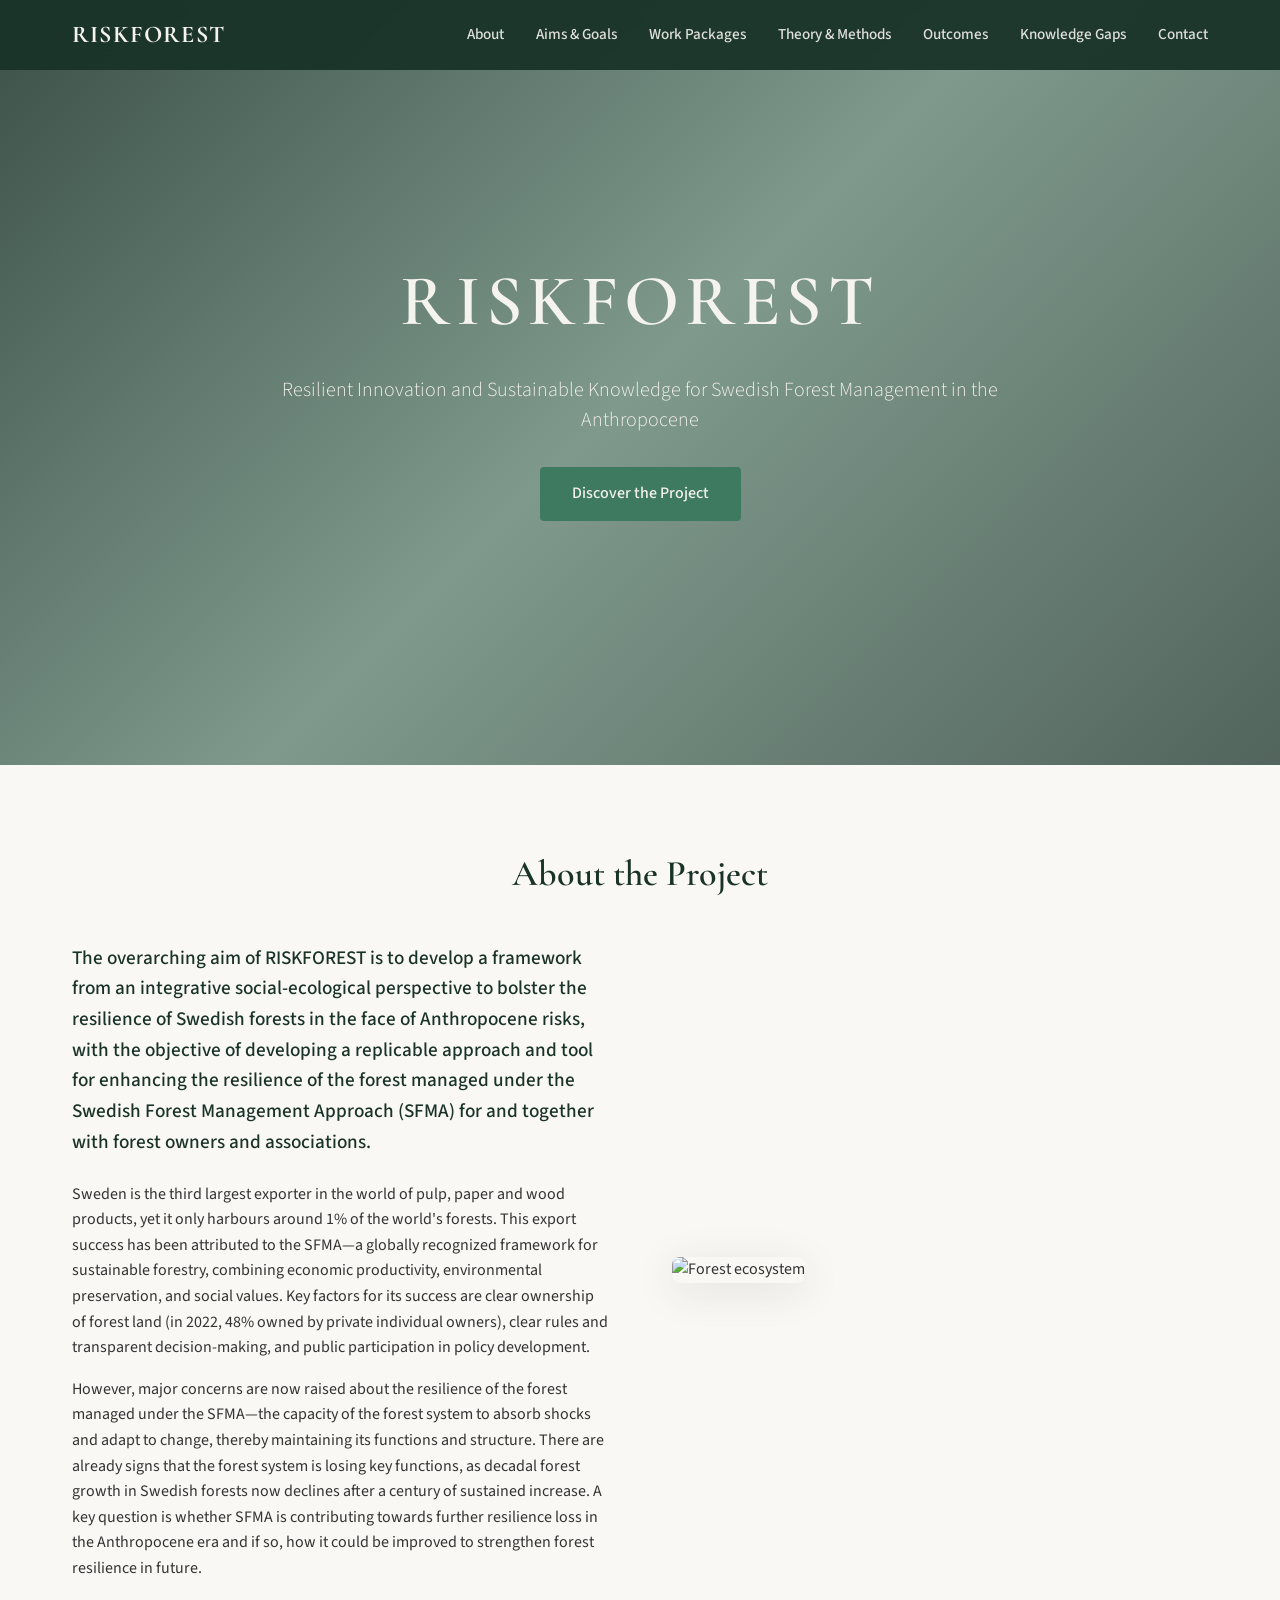
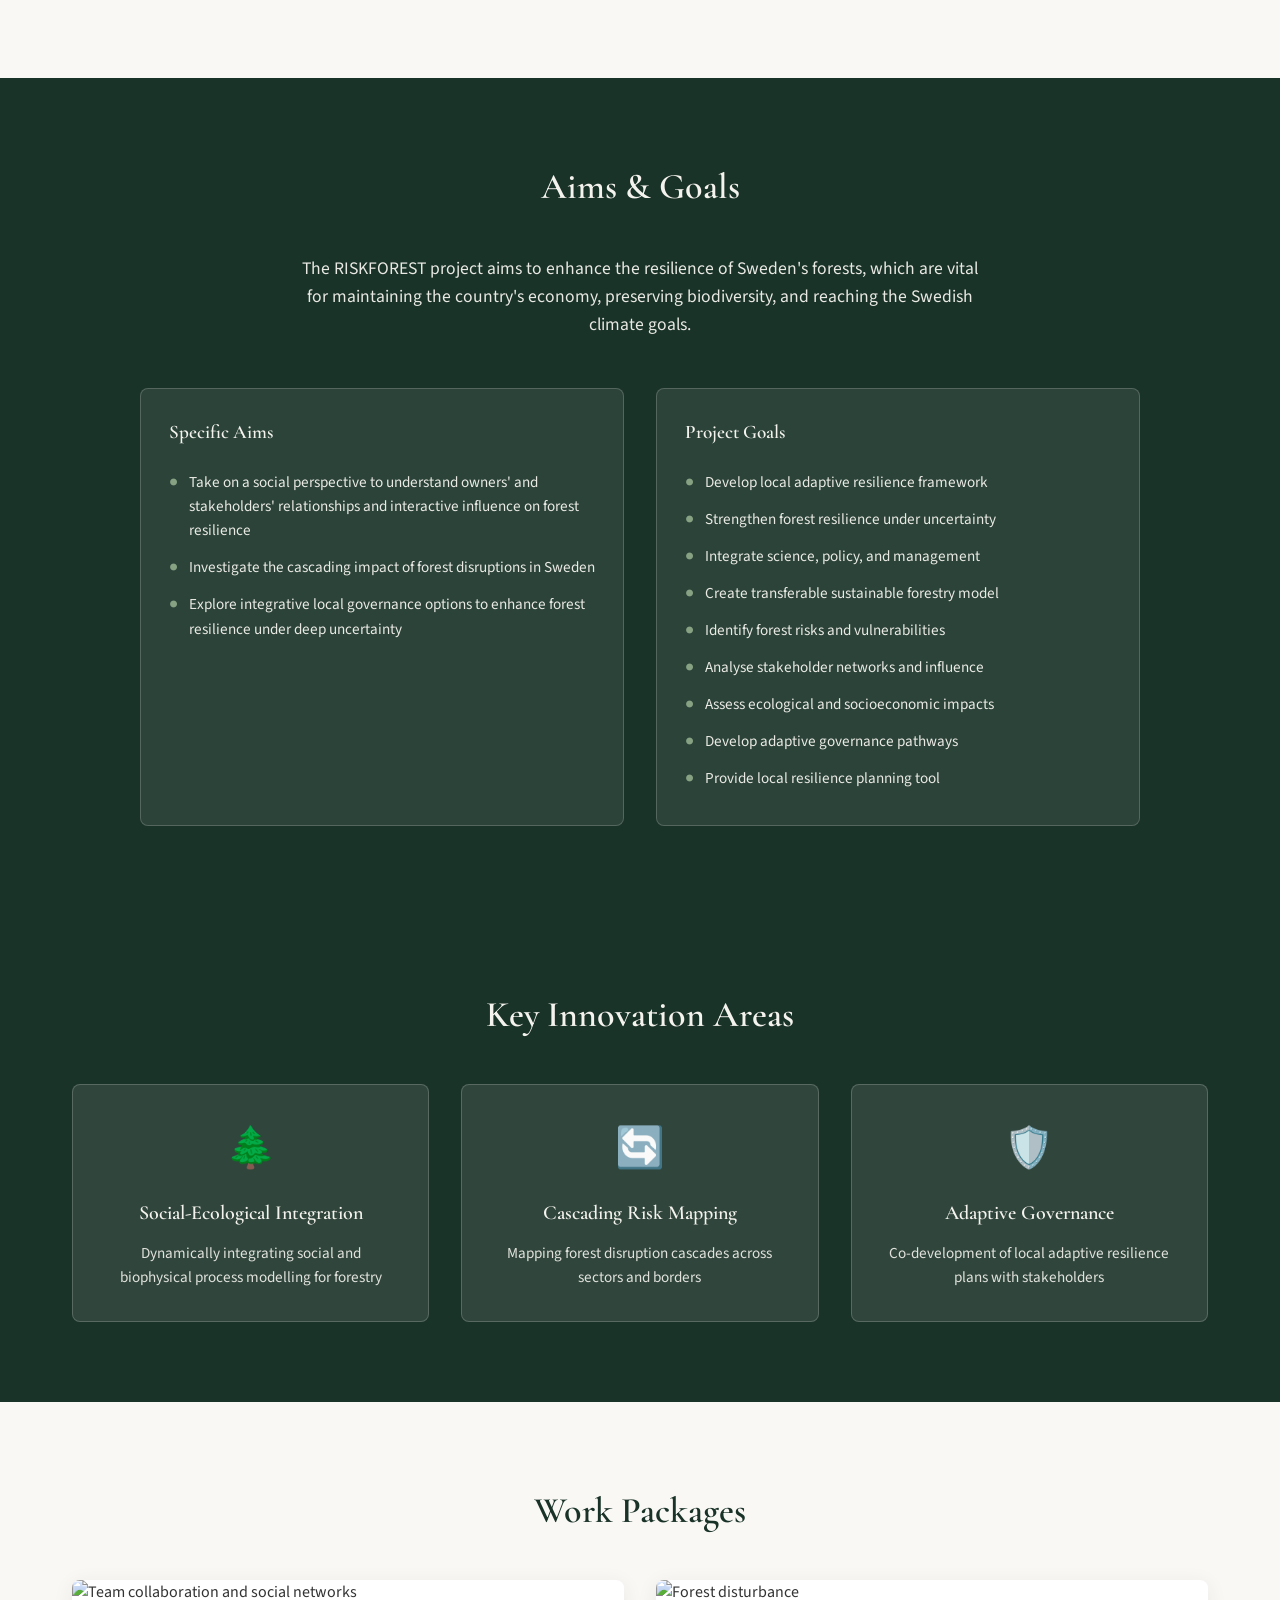
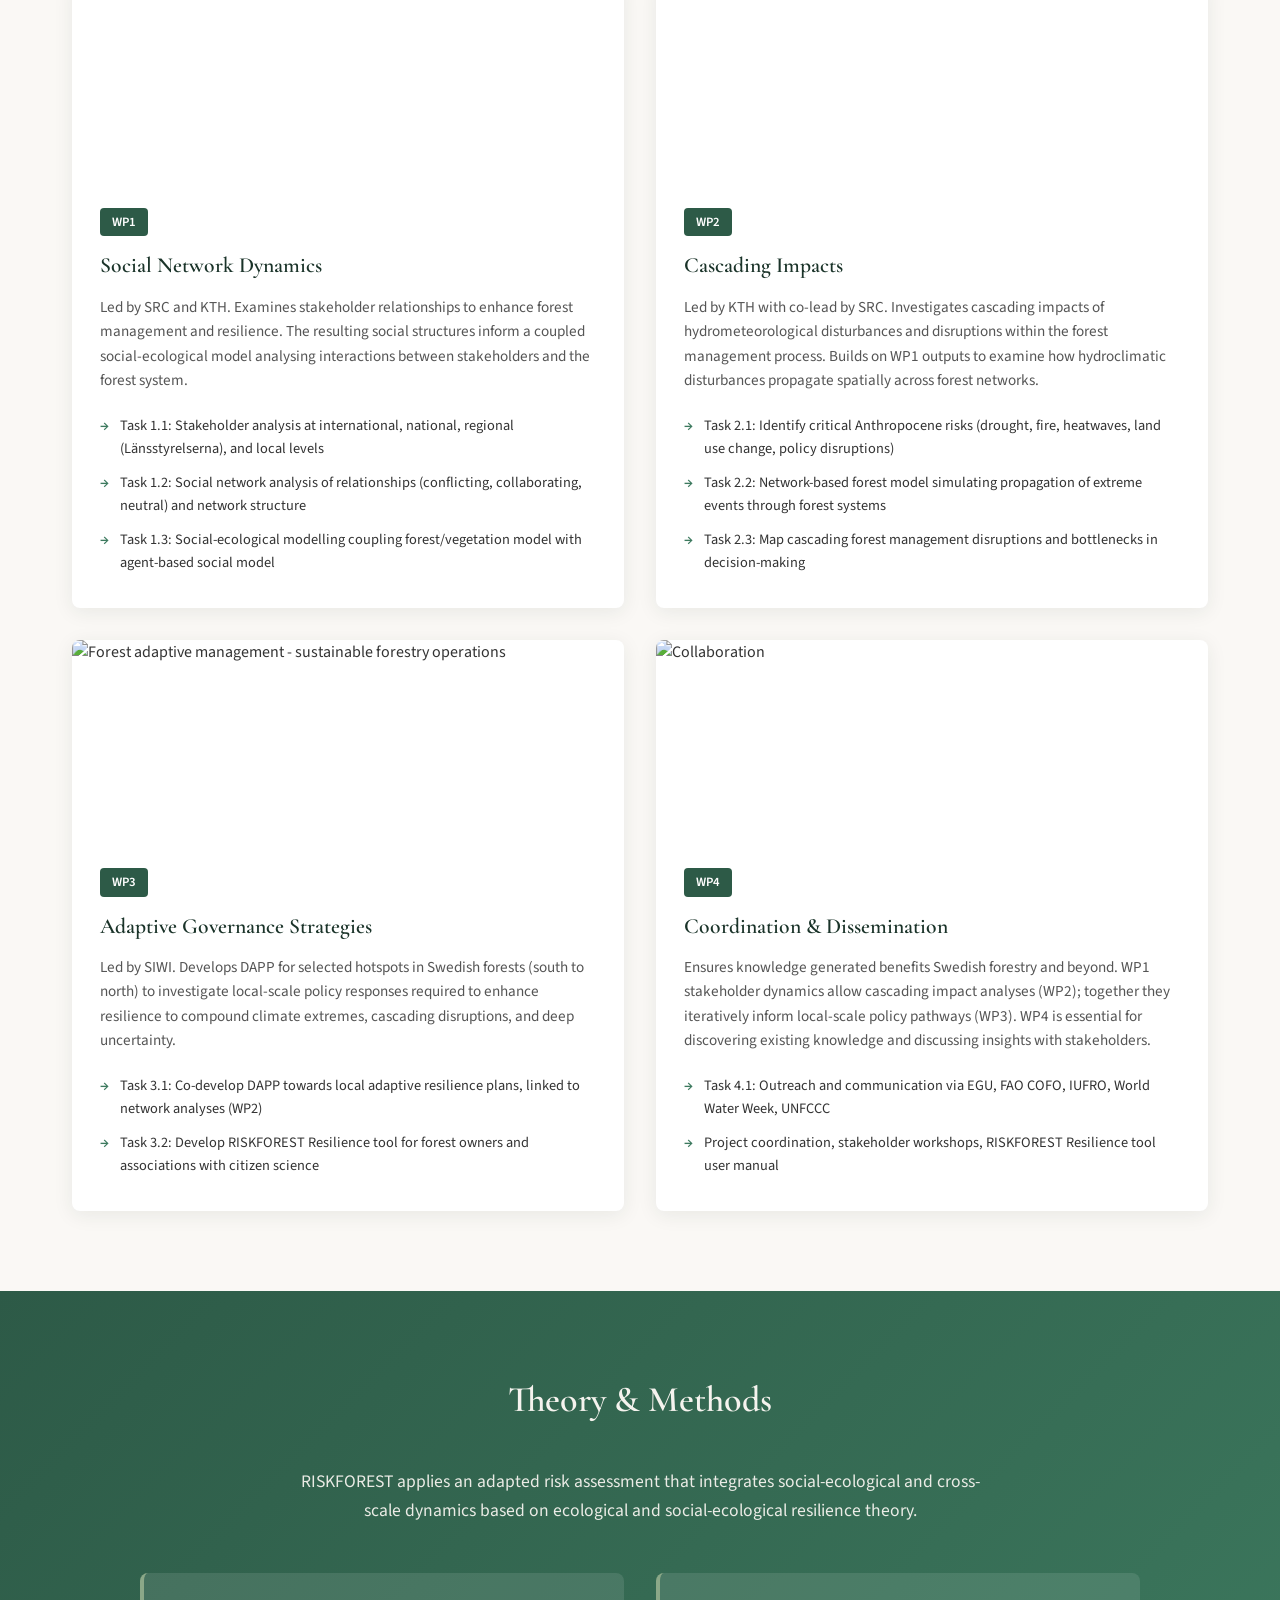
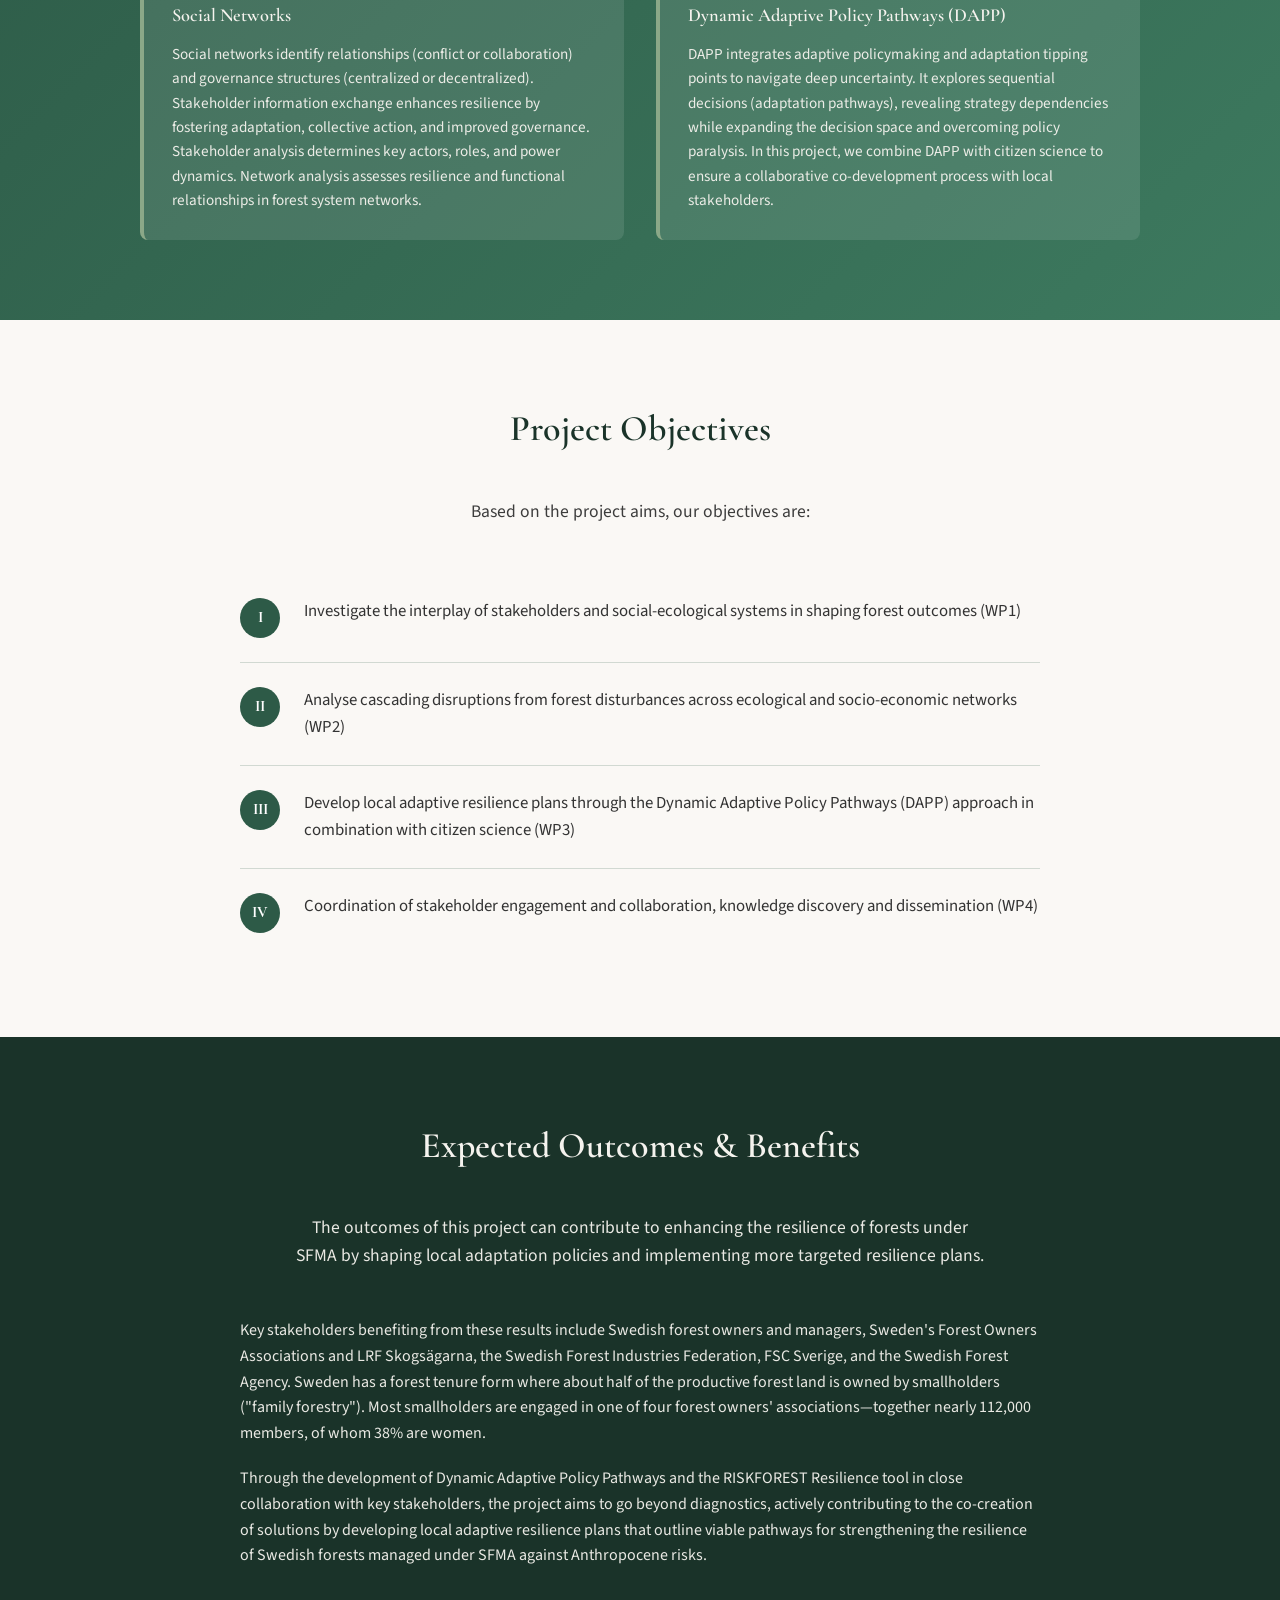
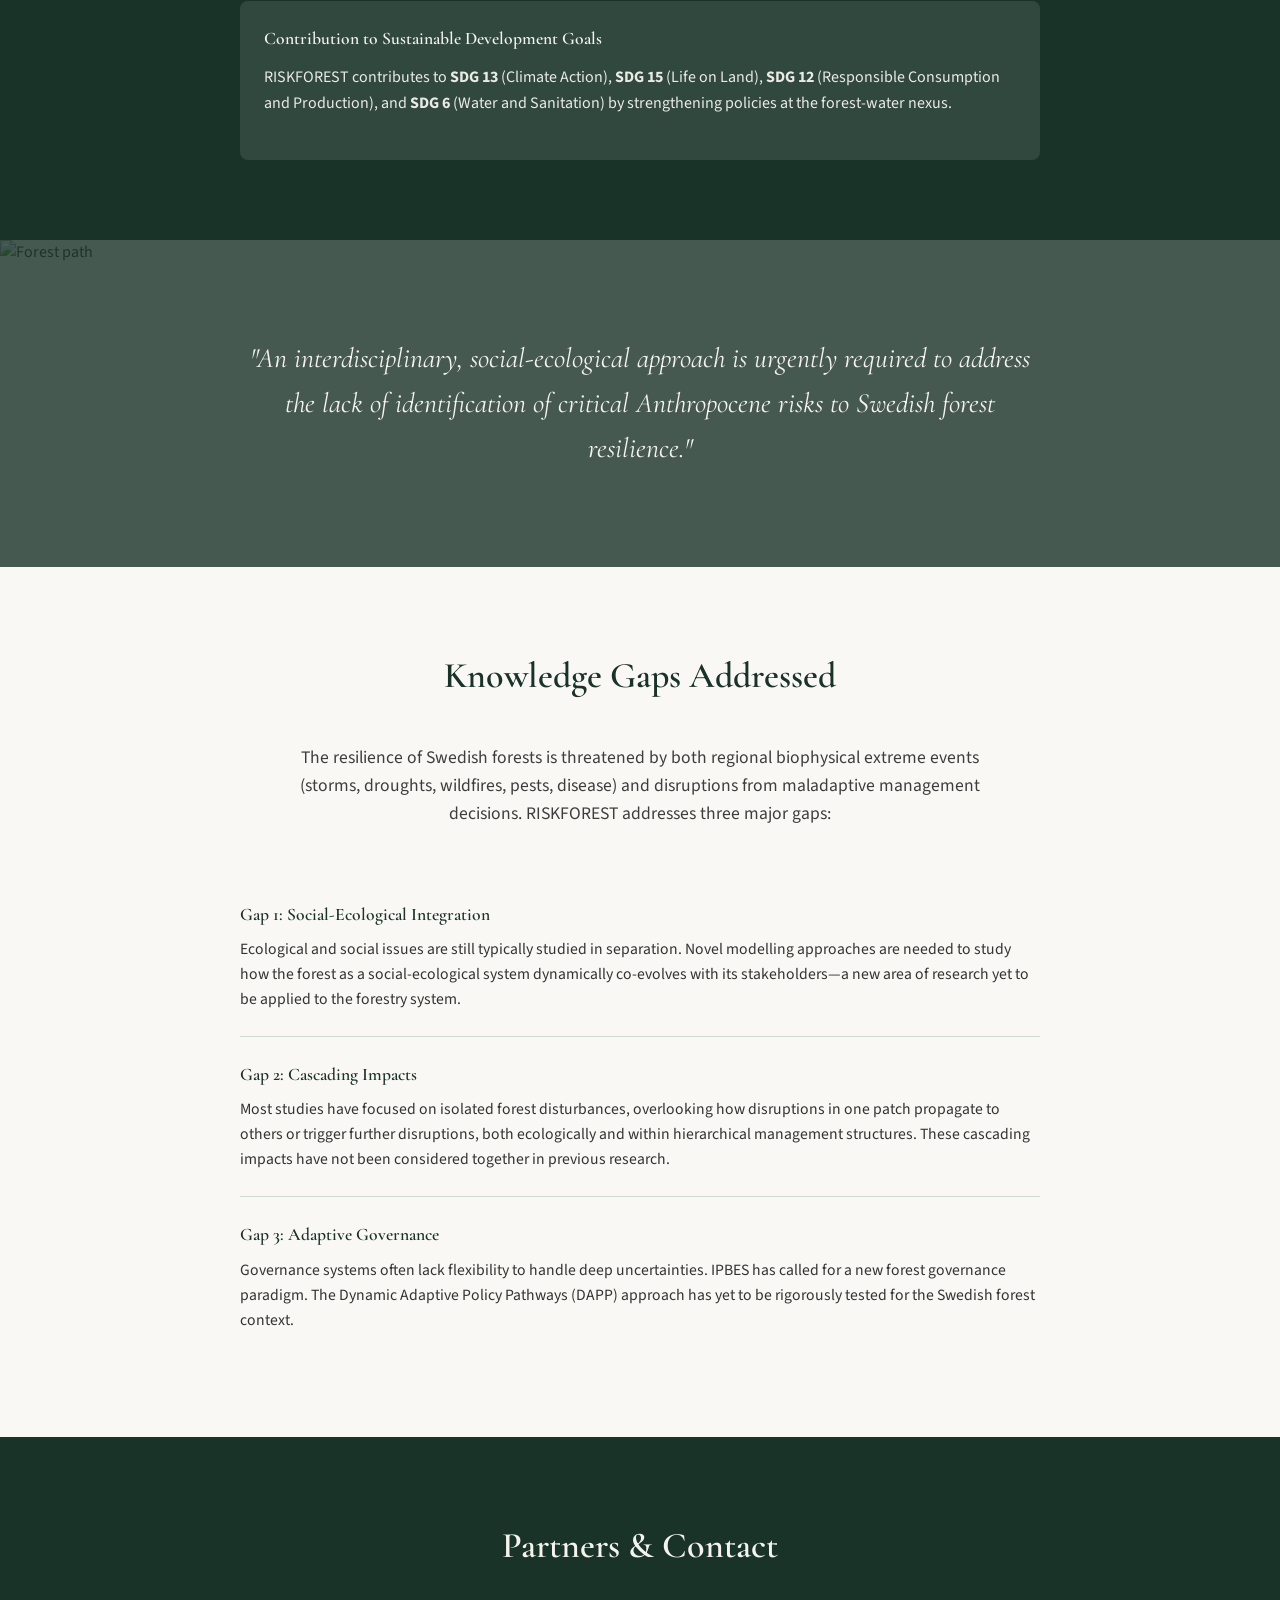
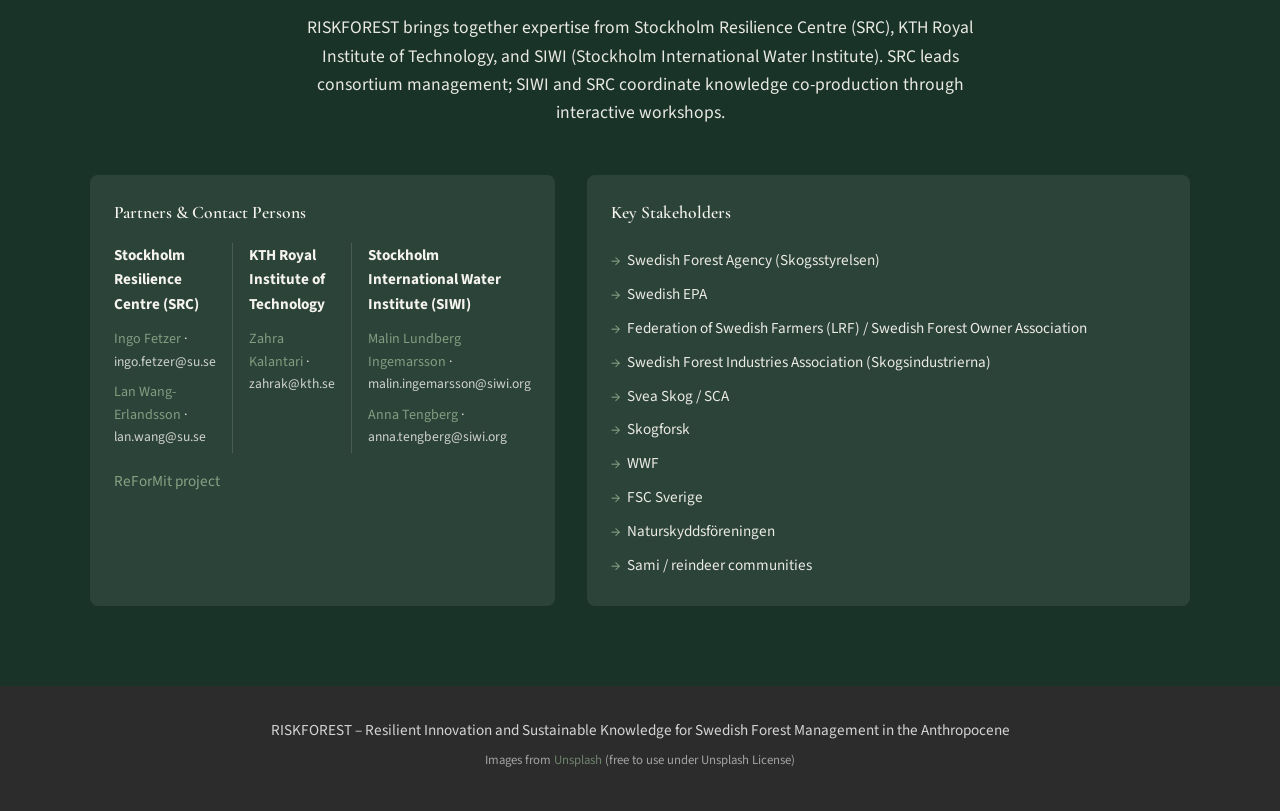
==== index.html @ 16952d39 "Add site files at root for GitHub Pages (works with root or /docs source) Made-with: Cursor" ====
<!DOCTYPE html>
<html lang="en">
<head>
    <meta charset="UTF-8">
    <meta name="viewport" content="width=device-width, initial-scale=1.0">
    <title>RISKFOREST – Resilient Innovation for Swedish Forest Management</title>
    <link rel="preconnect" href="https://fonts.googleapis.com">
    <link rel="preconnect" href="https://fonts.gstatic.com" crossorigin>
    <link href="https://fonts.googleapis.com/css2?family=Cormorant+Garamond:ital,wght@0,400;0,600;0,700;1,400&family=Source+Sans+3:wght@300;400;500;600&display=swap" rel="stylesheet">
    <link rel="stylesheet" href="styles.css">
</head>
<body>
    <nav class="navbar">
        <div class="nav-container">
            <a href="#" class="logo">RISKFOREST</a>
            <ul class="nav-links">
                <li><a href="#about">About</a></li>
                <li><a href="#aims">Aims & Goals</a></li>
                <li><a href="#work-packages">Work Packages</a></li>
                <li><a href="#theory">Theory & Methods</a></li>
                <li><a href="#outcomes">Outcomes</a></li>
                <li><a href="#gaps">Knowledge Gaps</a></li>
                <li><a href="#contact">Contact</a></li>
            </ul>
            <button class="nav-toggle" aria-label="Toggle menu">
                <span></span><span></span><span></span>
            </button>
        </div>
    </nav>

    <header class="hero">
        <div class="hero-overlay"></div>
        <img src="https://images.unsplash.com/photo-1441974231531-c6227db76b6e?w=1920" alt="Swedish forest landscape" class="hero-bg">
        <div class="hero-content">
            <h1>RISKFOREST</h1>
            <p class="hero-subtitle">Resilient Innovation and Sustainable Knowledge for Swedish Forest Management in the Anthropocene</p>
            <a href="#about" class="cta-button">Discover the Project</a>
        </div>
    </header>

    <main>
        <section id="about" class="section section-light">
            <div class="container">
                <h2>About the Project</h2>
                <div class="about-grid">
                    <div class="about-text">
                        <p class="lead">The overarching aim of RISKFOREST is to develop a framework from an integrative social-ecological perspective to bolster the resilience of Swedish forests in the face of Anthropocene risks, with the objective of developing a replicable approach and tool for enhancing the resilience of the forest managed under the Swedish Forest Management Approach (SFMA) for and together with forest owners and associations.</p>
                        <p>Sweden is the third largest exporter in the world of pulp, paper and wood products, yet it only harbours around 1% of the world's forests. This export success has been attributed to the SFMA—a globally recognized framework for sustainable forestry, combining economic productivity, environmental preservation, and social values. Key factors for its success are clear ownership of forest land (in 2022, 48% owned by private individual owners), clear rules and transparent decision-making, and public participation in policy development.</p>
                        <p>However, major concerns are now raised about the resilience of the forest managed under the SFMA—the capacity of the forest system to absorb shocks and adapt to change, thereby maintaining its functions and structure. There are already signs that the forest system is losing key functions, as decadal forest growth in Swedish forests now declines after a century of sustained increase. A key question is whether SFMA is contributing towards further resilience loss in the Anthropocene era and if so, how it could be improved to strengthen forest resilience in future.</p>
                    </div>
                    <div class="about-image">
                        <img src="https://images.unsplash.com/photo-1511497584788-876760111969?w=800" alt="Forest ecosystem">
                    </div>
                </div>
            </div>
        </section>

        <section id="aims" class="section section-dark">
            <div class="container">
                <h2>Aims & Goals</h2>
                <p class="section-intro">The RISKFOREST project aims to enhance the resilience of Sweden's forests, which are vital for maintaining the country's economy, preserving biodiversity, and reaching the Swedish climate goals.</p>
                <div class="aims-grid">
                    <div class="aims-block">
                        <h3>Specific Aims</h3>
                        <ul>
                            <li>Take on a social perspective to understand owners' and stakeholders' relationships and interactive influence on forest resilience</li>
                            <li>Investigate the cascading impact of forest disruptions in Sweden</li>
                            <li>Explore integrative local governance options to enhance forest resilience under deep uncertainty</li>
                        </ul>
                    </div>
                    <div class="aims-block">
                        <h3>Project Goals</h3>
                        <ul>
                            <li>Develop local adaptive resilience framework</li>
                            <li>Strengthen forest resilience under uncertainty</li>
                            <li>Integrate science, policy, and management</li>
                            <li>Create transferable sustainable forestry model</li>
                            <li>Identify forest risks and vulnerabilities</li>
                            <li>Analyse stakeholder networks and influence</li>
                            <li>Assess ecological and socioeconomic impacts</li>
                            <li>Develop adaptive governance pathways</li>
                            <li>Provide local resilience planning tool</li>
                        </ul>
                    </div>
                </div>
            </div>
        </section>

        <section class="section section-dark">
            <div class="container">
                <h2>Key Innovation Areas</h2>
                <div class="innovation-cards">
                    <div class="innovation-card">
                        <div class="card-icon">🌲</div>
                        <h3>Social-Ecological Integration</h3>
                        <p>Dynamically integrating social and biophysical process modelling for forestry</p>
                    </div>
                    <div class="innovation-card">
                        <div class="card-icon">🔄</div>
                        <h3>Cascading Risk Mapping</h3>
                        <p>Mapping forest disruption cascades across sectors and borders</p>
                    </div>
                    <div class="innovation-card">
                        <div class="card-icon">🛡️</div>
                        <h3>Adaptive Governance</h3>
                        <p>Co-development of local adaptive resilience plans with stakeholders</p>
                    </div>
                </div>
            </div>
        </section>

        <section id="work-packages" class="section section-light">
            <div class="container">
                <h2>Work Packages</h2>
                <div class="wp-grid">
                    <article class="wp-card">
                        <div class="wp-image">
                            <img src="https://images.unsplash.com/photo-1522071820081-009f0129c71c?w=600" alt="Team collaboration and social networks">
                        </div>
                        <div class="wp-content">
                            <span class="wp-badge">WP1</span>
                            <h3>Social Network Dynamics</h3>
                            <p>Led by SRC and KTH. Examines stakeholder relationships to enhance forest management and resilience. The resulting social structures inform a coupled social-ecological model analysing interactions between stakeholders and the forest system.</p>
                            <ul>
                                <li>Task 1.1: Stakeholder analysis at international, national, regional (Länsstyrelserna), and local levels</li>
                                <li>Task 1.2: Social network analysis of relationships (conflicting, collaborating, neutral) and network structure</li>
                                <li>Task 1.3: Social-ecological modelling coupling forest/vegetation model with agent-based social model</li>
                            </ul>
                        </div>
                    </article>

                    <article class="wp-card">
                        <div class="wp-image">
                            <img src="https://images.unsplash.com/photo-1470071459604-3b5ec3a7fe05?w=600" alt="Forest disturbance">
                        </div>
                        <div class="wp-content">
                            <span class="wp-badge">WP2</span>
                            <h3>Cascading Impacts</h3>
                            <p>Led by KTH with co-lead by SRC. Investigates cascading impacts of hydrometeorological disturbances and disruptions within the forest management process. Builds on WP1 outputs to examine how hydroclimatic disturbances propagate spatially across forest networks.</p>
                            <ul>
                                <li>Task 2.1: Identify critical Anthropocene risks (drought, fire, heatwaves, land use change, policy disruptions)</li>
                                <li>Task 2.2: Network-based forest model simulating propagation of extreme events through forest systems</li>
                                <li>Task 2.3: Map cascading forest management disruptions and bottlenecks in decision-making</li>
                            </ul>
                        </div>
                    </article>

                    <article class="wp-card">
                        <div class="wp-image">
                            <img src="https://images.unsplash.com/photo-1770478023488-e08ed7a31461?w=600" alt="Forest adaptive management - sustainable forestry operations">
                        </div>
                        <div class="wp-content">
                            <span class="wp-badge">WP3</span>
                            <h3>Adaptive Governance Strategies</h3>
                            <p>Led by SIWI. Develops DAPP for selected hotspots in Swedish forests (south to north) to investigate local-scale policy responses required to enhance resilience to compound climate extremes, cascading disruptions, and deep uncertainty.</p>
                            <ul>
                                <li>Task 3.1: Co-develop DAPP towards local adaptive resilience plans, linked to network analyses (WP2)</li>
                                <li>Task 3.2: Develop RISKFOREST Resilience tool for forest owners and associations with citizen science</li>
                            </ul>
                        </div>
                    </article>

                    <article class="wp-card">
                        <div class="wp-image">
                            <img src="https://images.unsplash.com/photo-1523580494863-6f3031224c94?w=600" alt="Collaboration">
                        </div>
                        <div class="wp-content">
                            <span class="wp-badge">WP4</span>
                            <h3>Coordination & Dissemination</h3>
                            <p>Ensures knowledge generated benefits Swedish forestry and beyond. WP1 stakeholder dynamics allow cascading impact analyses (WP2); together they iteratively inform local-scale policy pathways (WP3). WP4 is essential for discovering existing knowledge and discussing insights with stakeholders.</p>
                            <ul>
                                <li>Task 4.1: Outreach and communication via EGU, FAO COFO, IUFRO, World Water Week, UNFCCC</li>
                                <li>Project coordination, stakeholder workshops, RISKFOREST Resilience tool user manual</li>
                            </ul>
                        </div>
                    </article>
                </div>
            </div>
        </section>

        <section id="theory" class="section section-accent">
            <div class="container">
                <h2>Theory & Methods</h2>
                <p class="section-intro">RISKFOREST applies an adapted risk assessment that integrates social-ecological and cross-scale dynamics based on ecological and social-ecological resilience theory.</p>
                <div class="theory-grid">
                    <div class="theory-block">
                        <h4>Social Networks</h4>
                        <p>Social networks identify relationships (conflict or collaboration) and governance structures (centralized or decentralized). Stakeholder information exchange enhances resilience by fostering adaptation, collective action, and improved governance. Stakeholder analysis determines key actors, roles, and power dynamics. Network analysis assesses resilience and functional relationships in forest system networks.</p>
                    </div>
                    <div class="theory-block">
                        <h4>Dynamic Adaptive Policy Pathways (DAPP)</h4>
                        <p>DAPP integrates adaptive policymaking and adaptation tipping points to navigate deep uncertainty. It explores sequential decisions (adaptation pathways), revealing strategy dependencies while expanding the decision space and overcoming policy paralysis. In this project, we combine DAPP with citizen science to ensure a collaborative co-development process with local stakeholders.</p>
                    </div>
                </div>
            </div>
        </section>

        <section id="objectives" class="section section-light">
            <div class="container">
                <h2>Project Objectives</h2>
                <p class="section-intro">Based on the project aims, our objectives are:</p>
                <div class="objectives-list">
                    <div class="objective-item">
                        <span class="objective-num">I</span>
                        <p>Investigate the interplay of stakeholders and social-ecological systems in shaping forest outcomes (WP1)</p>
                    </div>
                    <div class="objective-item">
                        <span class="objective-num">II</span>
                        <p>Analyse cascading disruptions from forest disturbances across ecological and socio-economic networks (WP2)</p>
                    </div>
                    <div class="objective-item">
                        <span class="objective-num">III</span>
                        <p>Develop local adaptive resilience plans through the Dynamic Adaptive Policy Pathways (DAPP) approach in combination with citizen science (WP3)</p>
                    </div>
                    <div class="objective-item">
                        <span class="objective-num">IV</span>
                        <p>Coordination of stakeholder engagement and collaboration, knowledge discovery and dissemination (WP4)</p>
                    </div>
                </div>
            </div>
        </section>

        <section id="outcomes" class="section section-dark">
            <div class="container">
                <h2>Expected Outcomes & Benefits</h2>
                <p class="section-intro">The outcomes of this project can contribute to enhancing the resilience of forests under SFMA by shaping local adaptation policies and implementing more targeted resilience plans.</p>
                <div class="outcomes-content">
                    <p>Key stakeholders benefiting from these results include Swedish forest owners and managers, Sweden's Forest Owners Associations and LRF Skogsägarna, the Swedish Forest Industries Federation, FSC Sverige, and the Swedish Forest Agency. Sweden has a forest tenure form where about half of the productive forest land is owned by smallholders ("family forestry"). Most smallholders are engaged in one of four forest owners' associations—together nearly 112,000 members, of whom 38% are women.</p>
                    <p>Through the development of Dynamic Adaptive Policy Pathways and the RISKFOREST Resilience tool in close collaboration with key stakeholders, the project aims to go beyond diagnostics, actively contributing to the co-creation of solutions by developing local adaptive resilience plans that outline viable pathways for strengthening the resilience of Swedish forests managed under SFMA against Anthropocene risks.</p>
                    <div class="sdg-block">
                        <h4>Contribution to Sustainable Development Goals</h4>
                        <p>RISKFOREST contributes to <strong>SDG 13</strong> (Climate Action), <strong>SDG 15</strong> (Life on Land), <strong>SDG 12</strong> (Responsible Consumption and Production), and <strong>SDG 6</strong> (Water and Sanitation) by strengthening policies at the forest-water nexus.</p>
                    </div>
                </div>
            </div>
        </section>

        <section class="section section-image">
            <div class="parallax-overlay"></div>
            <img src="https://images.unsplash.com/photo-1448375240586-882707db888b?w=1920" alt="Forest path" class="parallax-img">
            <div class="container parallax-content">
                <blockquote>
                    "An interdisciplinary, social-ecological approach is urgently required to address the lack of identification of critical Anthropocene risks to Swedish forest resilience."
                </blockquote>
            </div>
        </section>

        <section id="gaps" class="section section-light">
            <div class="container">
                <h2>Knowledge Gaps Addressed</h2>
                <p class="section-intro">The resilience of Swedish forests is threatened by both regional biophysical extreme events (storms, droughts, wildfires, pests, disease) and disruptions from maladaptive management decisions. RISKFOREST addresses three major gaps:</p>
                <div class="gaps-list">
                    <div class="gap-item">
                        <h4>Gap 1: Social-Ecological Integration</h4>
                        <p>Ecological and social issues are still typically studied in separation. Novel modelling approaches are needed to study how the forest as a social-ecological system dynamically co-evolves with its stakeholders—a new area of research yet to be applied to the forestry system.</p>
                    </div>
                    <div class="gap-item">
                        <h4>Gap 2: Cascading Impacts</h4>
                        <p>Most studies have focused on isolated forest disturbances, overlooking how disruptions in one patch propagate to others or trigger further disruptions, both ecologically and within hierarchical management structures. These cascading impacts have not been considered together in previous research.</p>
                    </div>
                    <div class="gap-item">
                        <h4>Gap 3: Adaptive Governance</h4>
                        <p>Governance systems often lack flexibility to handle deep uncertainties. IPBES has called for a new forest governance paradigm. The Dynamic Adaptive Policy Pathways (DAPP) approach has yet to be rigorously tested for the Swedish forest context.</p>
                    </div>
                </div>
            </div>
        </section>

        <section id="contact" class="section section-dark">
            <div class="container">
                <h2>Partners & Contact</h2>
                <p class="section-intro">RISKFOREST brings together expertise from Stockholm Resilience Centre (SRC), KTH Royal Institute of Technology, and SIWI (Stockholm International Water Institute). SRC leads consortium management; SIWI and SRC coordinate knowledge co-production through interactive workshops.</p>
                <div class="contact-grid">
                    <div class="contact-block">
                        <h4>Partners & Contact Persons</h4>
                        <div class="contact-institutions">
                            <div class="institution-block">
                                <h5><a href="https://www.stockholmresilience.org/" target="_blank" rel="noopener">Stockholm Resilience Centre (SRC)</a></h5>
                                <ul class="contact-persons">
                                    <li><a href="https://www.stockholmresilience.org/meet-our-team/staff/2012-09-05-fetzer.html" target="_blank" rel="noopener">Ingo Fetzer</a> · <a href="mailto:ingo.fetzer@su.se">ingo.fetzer@su.se</a></li>
                                    <li><a href="https://www.stockholmresilience.org/meet-our-team/staff/2013-10-23-wang-erlandsson.html" target="_blank" rel="noopener">Lan Wang-Erlandsson</a> · <a href="mailto:lan.wang@su.se">lan.wang@su.se</a></li>
                                </ul>
                            </div>
                            <div class="institution-block">
                                <h5><a href="https://www.kth.se/" target="_blank" rel="noopener">KTH Royal Institute of Technology</a></h5>
                                <ul class="contact-persons">
                                    <li><a href="https://www.kth.se/profile/zahrak" target="_blank" rel="noopener">Zahra Kalantari</a> · <a href="mailto:zahrak@kth.se">zahrak@kth.se</a></li>
                                </ul>
                            </div>
                            <div class="institution-block">
                                <h5><a href="https://www.siwi.org/" target="_blank" rel="noopener">Stockholm International Water Institute (SIWI)</a></h5>
                                <ul class="contact-persons">
                                    <li><a href="https://siwi.org/staff-member/malin-lundberg-ingemarsson" target="_blank" rel="noopener">Malin Lundberg Ingemarsson</a> · <a href="mailto:malin.ingemarsson@siwi.org">malin.ingemarsson@siwi.org</a></li>
                                    <li><a href="https://siwi.org/staff-member/anna-tengberg-phd" target="_blank" rel="noopener">Anna Tengberg</a> · <a href="mailto:anna.tengberg@siwi.org">anna.tengberg@siwi.org</a></li>
                                </ul>
                            </div>
                        </div>
                        <p class="contact-related"><a href="https://www.reformit.org/" target="_blank" rel="noopener">ReForMit project</a></p>
                    </div>
                    <div class="contact-block">
                        <h4>Key Stakeholders</h4>
                        <ul class="stakeholder-list">
                            <li>Swedish Forest Agency (Skogsstyrelsen)</li>
                            <li>Swedish EPA</li>
                            <li>Federation of Swedish Farmers (LRF) / Swedish Forest Owner Association</li>
                            <li>Swedish Forest Industries Association (Skogsindustrierna)</li>
                            <li>Svea Skog / SCA</li>
                            <li>Skogforsk</li>
                            <li>WWF</li>
                            <li>FSC Sverige</li>
                            <li>Naturskyddsföreningen</li>
                            <li>Sami / reindeer communities</li>
                        </ul>
                    </div>
                </div>
            </div>
        </section>
    </main>

    <footer class="footer">
        <div class="container">
            <p>RISKFOREST – Resilient Innovation and Sustainable Knowledge for Swedish Forest Management in the Anthropocene</p>
            <p class="footer-note">Images from <a href="https://unsplash.com" target="_blank" rel="noopener">Unsplash</a> (free to use under Unsplash License)</p>
        </div>
    </footer>

    <script src="script.js"></script>
</body>
</html>
---- styles.css ----
/* RISKFOREST – Scientific Project Webpage Styles */
:root {
    --color-forest-dark: #1a3329;
    --color-forest: #2d5a47;
    --color-forest-light: #3d7a5f;
    --color-moss: #5c8a6e;
    --color-sage: #8ba888;
    --color-cream: #f5f3ee;
    --color-warm-white: #faf8f5;
    --color-charcoal: #2c2c2c;
    --color-text: #333;
    --color-text-muted: #555;
    --shadow-soft: 0 4px 20px rgba(26, 51, 41, 0.08);
    --shadow-medium: 0 8px 40px rgba(26, 51, 41, 0.12);
    --transition: 0.3s ease;
}

* {
    margin: 0;
    padding: 0;
    box-sizing: border-box;
}

html {
    scroll-behavior: smooth;
}

body {
    font-family: 'Source Sans 3', -apple-system, BlinkMacSystemFont, sans-serif;
    font-weight: 400;
    color: var(--color-text);
    line-height: 1.6;
    background: var(--color-warm-white);
}

h1, h2, h3, h4 {
    font-family: 'Cormorant Garamond', Georgia, serif;
    font-weight: 600;
}

/* Navigation */
.navbar {
    position: fixed;
    top: 0;
    left: 0;
    right: 0;
    z-index: 1000;
    background: rgba(26, 51, 41, 0.95);
    backdrop-filter: blur(10px);
    padding: 1rem 0;
    transition: var(--transition);
}

.navbar.scrolled {
    box-shadow: var(--shadow-soft);
}

.nav-container {
    max-width: 1200px;
    margin: 0 auto;
    padding: 0 2rem;
    display: flex;
    justify-content: space-between;
    align-items: center;
}

.logo {
    font-family: 'Cormorant Garamond', serif;
    font-size: 1.5rem;
    font-weight: 700;
    color: var(--color-cream);
    text-decoration: none;
    letter-spacing: 0.05em;
}

.nav-links {
    display: flex;
    list-style: none;
    gap: 2rem;
}

.nav-links a {
    color: rgba(245, 243, 238, 0.9);
    text-decoration: none;
    font-weight: 500;
    font-size: 0.95rem;
    transition: color var(--transition);
}

.nav-links a:hover {
    color: var(--color-sage);
}

.nav-toggle {
    display: none;
    flex-direction: column;
    gap: 5px;
    background: none;
    border: none;
    cursor: pointer;
    padding: 5px;
}

.nav-toggle span {
    width: 24px;
    height: 2px;
    background: var(--color-cream);
}

/* Hero */
.hero {
    position: relative;
    height: 85vh;
    min-height: 500px;
    display: flex;
    align-items: center;
    justify-content: center;
    overflow: hidden;
}

.hero-bg {
    position: absolute;
    top: 0;
    left: 0;
    width: 100%;
    height: 100%;
    object-fit: cover;
    z-index: 0;
}

.hero-overlay {
    position: absolute;
    top: 0;
    left: 0;
    width: 100%;
    height: 100%;
    background: linear-gradient(135deg, rgba(26, 51, 41, 0.85) 0%, rgba(45, 90, 71, 0.6) 50%, rgba(26, 51, 41, 0.75) 100%);
    z-index: 1;
}

.hero-content {
    position: relative;
    z-index: 2;
    text-align: center;
    padding: 2rem;
    max-width: 900px;
}

.hero h1 {
    font-size: clamp(2.5rem, 6vw, 4.5rem);
    color: var(--color-cream);
    margin-bottom: 1rem;
    letter-spacing: 0.08em;
}

.hero-subtitle {
    font-size: clamp(1rem, 2vw, 1.25rem);
    color: rgba(245, 243, 238, 0.95);
    font-weight: 300;
    margin-bottom: 2rem;
    line-height: 1.5;
}

.cta-button {
    display: inline-block;
    padding: 0.9rem 2rem;
    background: var(--color-forest-light);
    color: var(--color-cream);
    text-decoration: none;
    font-weight: 500;
    border-radius: 4px;
    transition: background var(--transition), transform var(--transition);
}

.cta-button:hover {
    background: var(--color-moss);
    transform: translateY(-2px);
}

/* Sections */
.section {
    padding: 5rem 0;
}

.section-light {
    background: var(--color-warm-white);
}

.section-dark {
    background: var(--color-forest-dark);
    color: var(--color-cream);
}

.section-dark h2 {
    color: var(--color-cream);
}

.section-accent {
    background: linear-gradient(135deg, var(--color-forest) 0%, var(--color-forest-light) 100%);
    color: var(--color-cream);
}

.section-accent h2 {
    color: var(--color-cream);
}

.container {
    max-width: 1200px;
    margin: 0 auto;
    padding: 0 2rem;
}

h2 {
    font-size: 2.25rem;
    margin-bottom: 2.5rem;
    color: var(--color-forest-dark);
    text-align: center;
}

.section-intro {
    text-align: center;
    max-width: 700px;
    margin: 0 auto 3rem;
    font-size: 1.1rem;
    opacity: 0.95;
}

/* About */
.about-grid {
    display: grid;
    grid-template-columns: 1fr 1fr;
    gap: 4rem;
    align-items: center;
}

.about-text .lead {
    font-size: 1.2rem;
    font-weight: 500;
    color: var(--color-forest-dark);
    margin-bottom: 1.5rem;
}

.about-text p {
    margin-bottom: 1rem;
    color: var(--color-text);
}

.about-image img {
    width: 100%;
    height: 350px;
    object-fit: cover;
    border-radius: 8px;
    box-shadow: var(--shadow-medium);
}

/* Innovation Cards */
.innovation-cards {
    display: grid;
    grid-template-columns: repeat(3, 1fr);
    gap: 2rem;
}

.innovation-card {
    background: rgba(245, 243, 238, 0.1);
    padding: 2rem;
    border-radius: 8px;
    text-align: center;
    border: 1px solid rgba(245, 243, 238, 0.2);
    transition: transform var(--transition);
}

.innovation-card:hover {
    transform: translateY(-4px);
}

.card-icon {
    font-size: 2.5rem;
    margin-bottom: 1rem;
}

.innovation-card h3 {
    font-size: 1.25rem;
    margin-bottom: 0.75rem;
    color: var(--color-cream);
}

.innovation-card p {
    font-size: 0.95rem;
    opacity: 0.9;
}

/* Work Packages */
.wp-grid {
    display: grid;
    grid-template-columns: repeat(2, 1fr);
    gap: 2rem;
}

.wp-card {
    background: white;
    border-radius: 8px;
    overflow: hidden;
    box-shadow: var(--shadow-soft);
    transition: box-shadow var(--transition), transform var(--transition);
}

.wp-card:hover {
    box-shadow: var(--shadow-medium);
    transform: translateY(-2px);
}

.wp-image {
    height: 200px;
    overflow: hidden;
}

.wp-image img {
    width: 100%;
    height: 100%;
    object-fit: cover;
    transition: transform 0.5s ease;
}

.wp-card:hover .wp-image img {
    transform: scale(1.05);
}

.wp-content {
    padding: 1.75rem;
}

.wp-badge {
    display: inline-block;
    background: var(--color-forest);
    color: white;
    padding: 0.25rem 0.75rem;
    border-radius: 4px;
    font-size: 0.8rem;
    font-weight: 600;
    margin-bottom: 0.75rem;
}

.wp-content h3 {
    font-size: 1.35rem;
    color: var(--color-forest-dark);
    margin-bottom: 0.75rem;
}

.wp-content p {
    font-size: 0.95rem;
    color: var(--color-text-muted);
    margin-bottom: 1rem;
}

.wp-content ul {
    list-style: none;
}

.wp-content li {
    font-size: 0.9rem;
    padding: 0.35rem 0;
    padding-left: 1.25rem;
    position: relative;
    color: var(--color-text);
}

.wp-content li::before {
    content: "→";
    position: absolute;
    left: 0;
    color: var(--color-forest-light);
    font-weight: 600;
}

/* Aims & Goals */
.aims-grid {
    display: grid;
    grid-template-columns: repeat(2, 1fr);
    gap: 2rem;
    max-width: 1000px;
    margin: 0 auto;
}

.aims-block {
    background: rgba(255, 255, 255, 0.08);
    padding: 1.75rem;
    border-radius: 8px;
    border: 1px solid rgba(245, 243, 238, 0.2);
}

.aims-block h3 {
    font-size: 1.2rem;
    margin-bottom: 1rem;
    color: var(--color-cream);
}

.aims-block ul {
    list-style: none;
}

.aims-block li {
    padding: 0.4rem 0;
    padding-left: 1.25rem;
    position: relative;
    font-size: 0.95rem;
    opacity: 0.95;
}

.aims-block li::before {
    content: "●";
    position: absolute;
    left: 0;
    color: var(--color-sage);
}

/* Theory & Methods */
.theory-grid {
    display: grid;
    grid-template-columns: repeat(2, 1fr);
    gap: 2rem;
    max-width: 1000px;
    margin: 0 auto;
}

.theory-block {
    background: rgba(255, 255, 255, 0.1);
    padding: 1.75rem;
    border-radius: 8px;
    border-left: 4px solid var(--color-sage);
}

.theory-block h4 {
    font-size: 1.15rem;
    margin-bottom: 0.75rem;
    color: var(--color-cream);
}

.theory-block p {
    font-size: 0.95rem;
    opacity: 0.95;
}

/* Outcomes */
.outcomes-content {
    max-width: 800px;
    margin: 0 auto;
}

.outcomes-content p {
    margin-bottom: 1.25rem;
    opacity: 0.95;
}

.sdg-block {
    margin-top: 2rem;
    padding: 1.5rem;
    background: rgba(255, 255, 255, 0.1);
    border-radius: 8px;
}

.sdg-block h4 {
    font-size: 1.1rem;
    margin-bottom: 0.75rem;
    color: var(--color-cream);
}

/* Knowledge Gaps */
.gaps-list {
    max-width: 800px;
    margin: 0 auto;
}

.gap-item {
    padding: 1.5rem 0;
    border-bottom: 1px solid rgba(45, 90, 71, 0.2);
}

.gap-item:last-child {
    border-bottom: none;
}

.gap-item h4 {
    font-size: 1.1rem;
    color: var(--color-forest-dark);
    margin-bottom: 0.5rem;
}

.gap-item p {
    color: var(--color-text);
    font-size: 0.98rem;
}

/* Contact / Partners */
.contact-grid {
    display: grid;
    grid-template-columns: 1fr 1.5fr;
    gap: 2rem;
    max-width: 1100px;
    margin: 0 auto;
}

.contact-block {
    background: rgba(255, 255, 255, 0.08);
    padding: 1.5rem;
    border-radius: 8px;
}

.contact-block h4 {
    font-size: 1.1rem;
    margin-bottom: 1rem;
    color: var(--color-cream);
}

.contact-institutions {
    display: grid;
    grid-template-columns: repeat(3, 1fr);
    gap: 1rem;
    margin-bottom: 1rem;
}

.institution-block {
    padding-right: 1rem;
    border-right: 1px solid rgba(245, 243, 238, 0.15);
}

.institution-block:last-child {
    border-right: none;
    padding-right: 0;
}

.institution-block h5 {
    font-size: 0.95rem;
    margin-bottom: 0.5rem;
}

.institution-block h5 a {
    color: var(--color-cream);
    text-decoration: none;
}

.institution-block h5 a:hover {
    color: var(--color-sage);
    text-decoration: underline;
}

.contact-persons {
    list-style: none;
}

.contact-persons li {
    padding: 0.25rem 0;
    font-size: 0.88rem;
    opacity: 0.95;
}

.contact-persons a {
    color: var(--color-sage);
    text-decoration: none;
}

.contact-persons a:hover {
    text-decoration: underline;
}

.contact-persons a[href^="mailto"] {
    color: rgba(245, 243, 238, 0.9);
    font-size: 0.85rem;
}

.contact-related {
    margin: 0;
    font-size: 0.95rem;
}

.contact-related a {
    color: var(--color-sage);
    text-decoration: none;
}

.contact-related a:hover {
    text-decoration: underline;
}

.contact-block p,
.contact-block ul {
    font-size: 0.95rem;
    opacity: 0.95;
}

.contact-block a {
    color: var(--color-sage);
    text-decoration: none;
}

.contact-block a:hover {
    text-decoration: underline;
}

.stakeholder-list {
    list-style: none;
}

.stakeholder-list li {
    padding: 0.3rem 0;
    padding-left: 1rem;
    position: relative;
}

.stakeholder-list li::before {
    content: "→";
    position: absolute;
    left: 0;
    color: var(--color-sage);
}

/* Objectives */
.objectives-list {
    max-width: 800px;
    margin: 0 auto;
}

.objective-item {
    display: flex;
    align-items: flex-start;
    gap: 1.5rem;
    padding: 1.5rem 0;
    border-bottom: 1px solid rgba(45, 90, 71, 0.2);
}

.objective-item:last-child {
    border-bottom: none;
}

.objective-num {
    flex-shrink: 0;
    width: 2.5rem;
    height: 2.5rem;
    display: flex;
    align-items: center;
    justify-content: center;
    background: var(--color-forest);
    color: white;
    border-radius: 50%;
    font-weight: 700;
    font-family: 'Cormorant Garamond', serif;
}

.objective-item p {
    font-size: 1.05rem;
    color: var(--color-text);
}

/* Parallax Section */
.section-image {
    position: relative;
    padding: 6rem 0;
    overflow: hidden;
}

.parallax-img {
    position: absolute;
    top: 0;
    left: 0;
    width: 100%;
    height: 100%;
    object-fit: cover;
    z-index: 0;
}

.parallax-overlay {
    position: absolute;
    top: 0;
    left: 0;
    width: 100%;
    height: 100%;
    background: rgba(26, 51, 41, 0.8);
    z-index: 1;
}

.parallax-content {
    position: relative;
    z-index: 2;
}

.parallax-content blockquote {
    font-family: 'Cormorant Garamond', serif;
    font-size: 1.75rem;
    font-style: italic;
    color: var(--color-cream);
    text-align: center;
    max-width: 800px;
    margin: 0 auto;
    line-height: 1.6;
}

/* Contact */
.contact-info {
    text-align: center;
    max-width: 600px;
    margin: 0 auto;
}

.contact-info p {
    margin-bottom: 1rem;
    opacity: 0.95;
}

.partners {
    font-weight: 600;
    margin-top: 1.5rem;
    letter-spacing: 0.05em;
}

/* Footer */
.footer {
    background: var(--color-charcoal);
    color: rgba(255, 255, 255, 0.8);
    padding: 2rem 0;
    text-align: center;
}

.footer p {
    font-size: 0.95rem;
    margin-bottom: 0.5rem;
}

.footer-note {
    font-size: 0.8rem !important;
    opacity: 0.7;
}

.footer a {
    color: var(--color-sage);
    text-decoration: none;
}

.footer a:hover {
    text-decoration: underline;
}

/* Responsive */
@media (max-width: 992px) {
    .about-grid {
        grid-template-columns: 1fr;
    }

    .about-image {
        order: -1;
    }

    .innovation-cards {
        grid-template-columns: 1fr;
    }

    .wp-grid {
        grid-template-columns: 1fr;
    }

    .aims-grid,
    .theory-grid {
        grid-template-columns: 1fr;
    }

    .contact-institutions {
        grid-template-columns: 1fr;
    }

    .institution-block {
        border-right: none;
        padding-right: 0;
        padding-bottom: 1rem;
        border-bottom: 1px solid rgba(245, 243, 238, 0.15);
    }

    .institution-block:last-child {
        border-bottom: none;
    }

    .contact-grid {
        grid-template-columns: 1fr;
    }
}

@media (max-width: 768px) {
    .nav-links {
        display: none;
    }

    .nav-toggle {
        display: flex;
    }

    .nav-links.active {
        display: flex;
        flex-direction: column;
        position: absolute;
        top: 100%;
        left: 0;
        right: 0;
        background: var(--color-forest-dark);
        padding: 1rem;
        gap: 1rem;
    }

    .hero {
        height: 70vh;
    }

    .section {
        padding: 3rem 0;
    }

    .parallax-content blockquote {
        font-size: 1.35rem;
    }
}
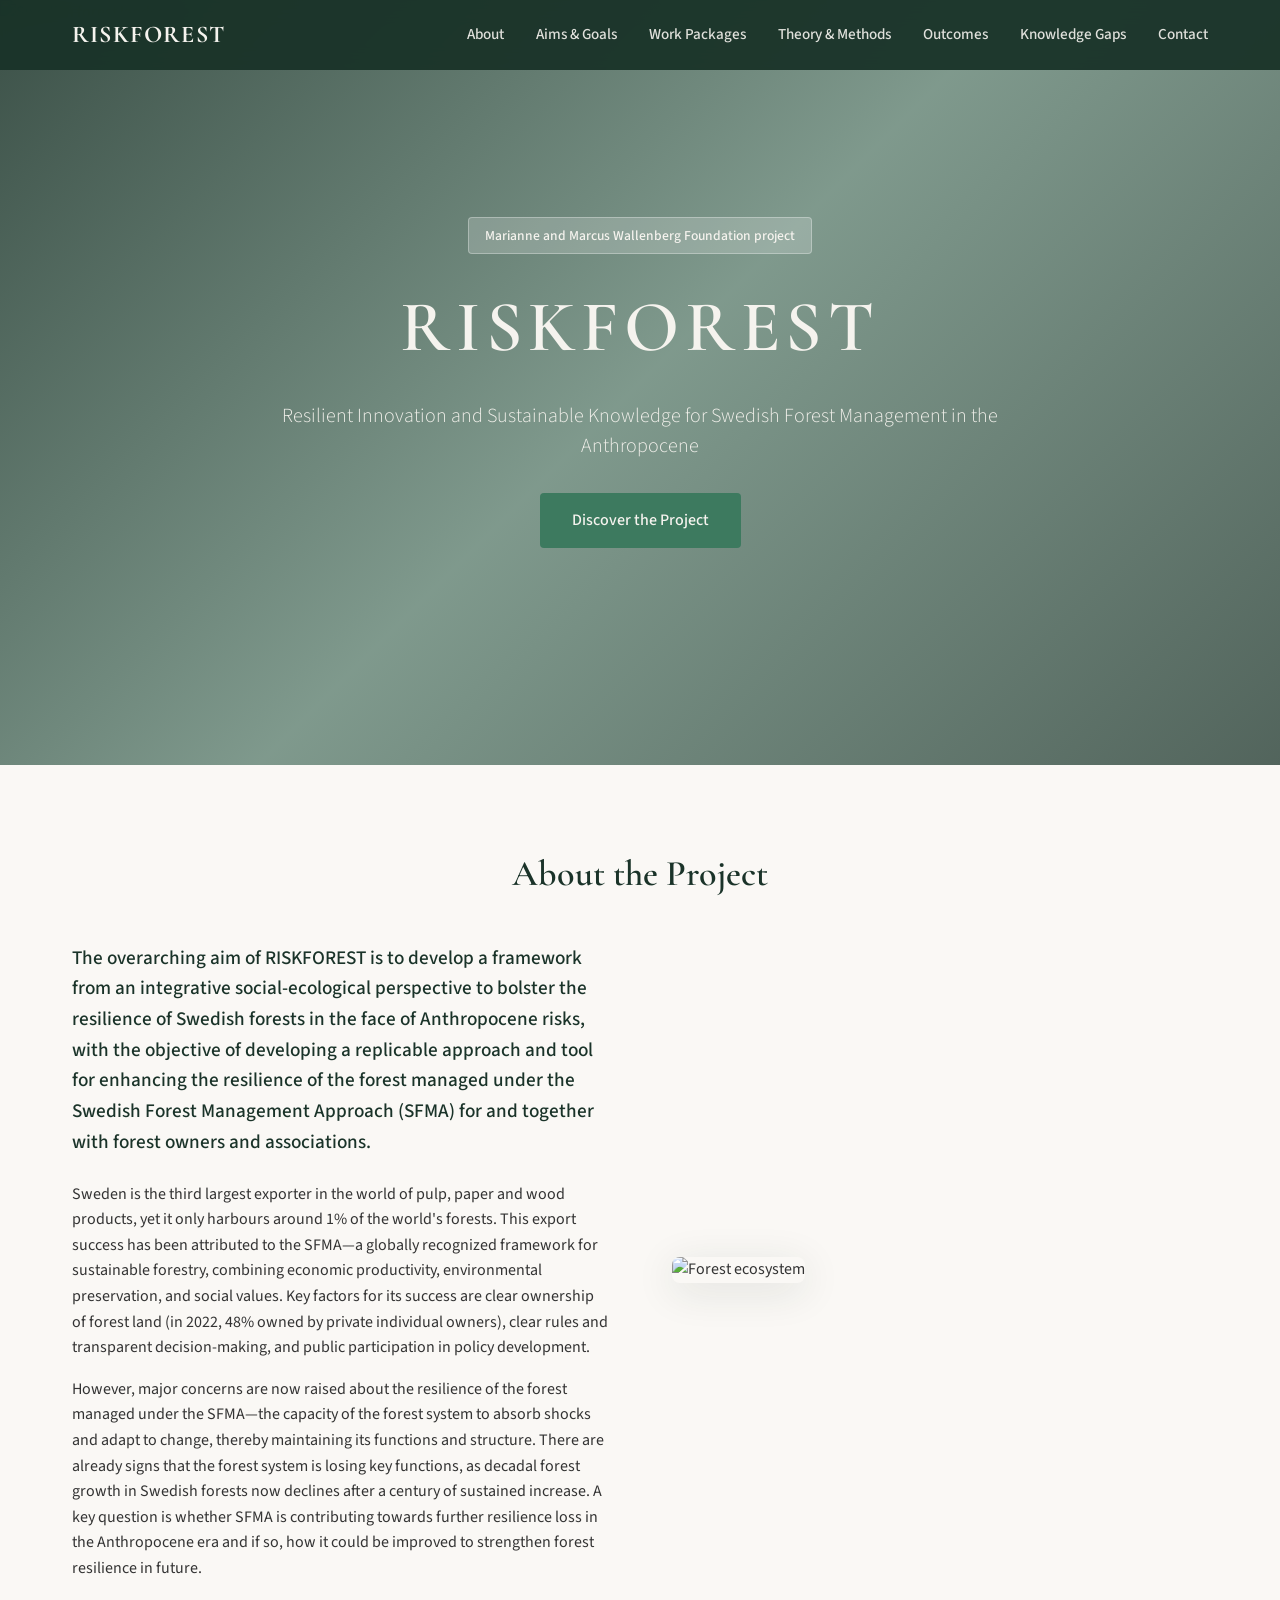
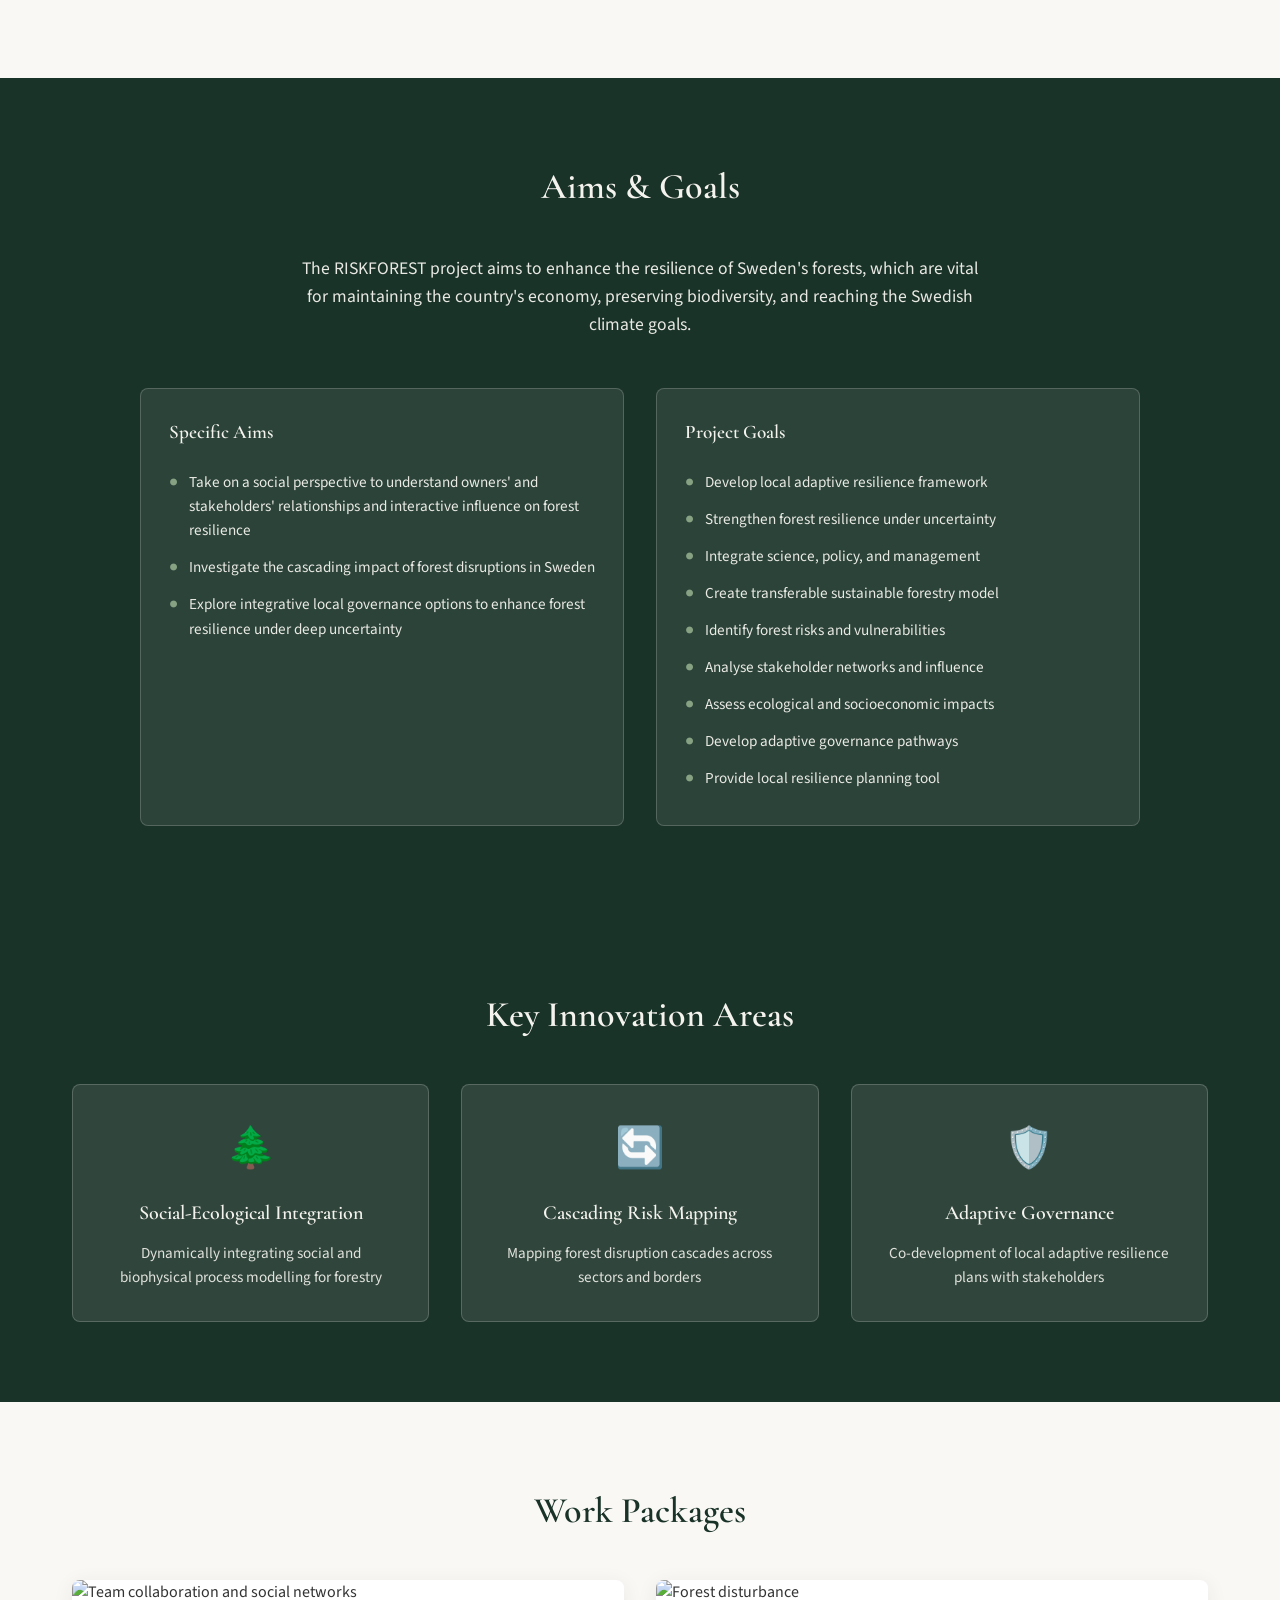
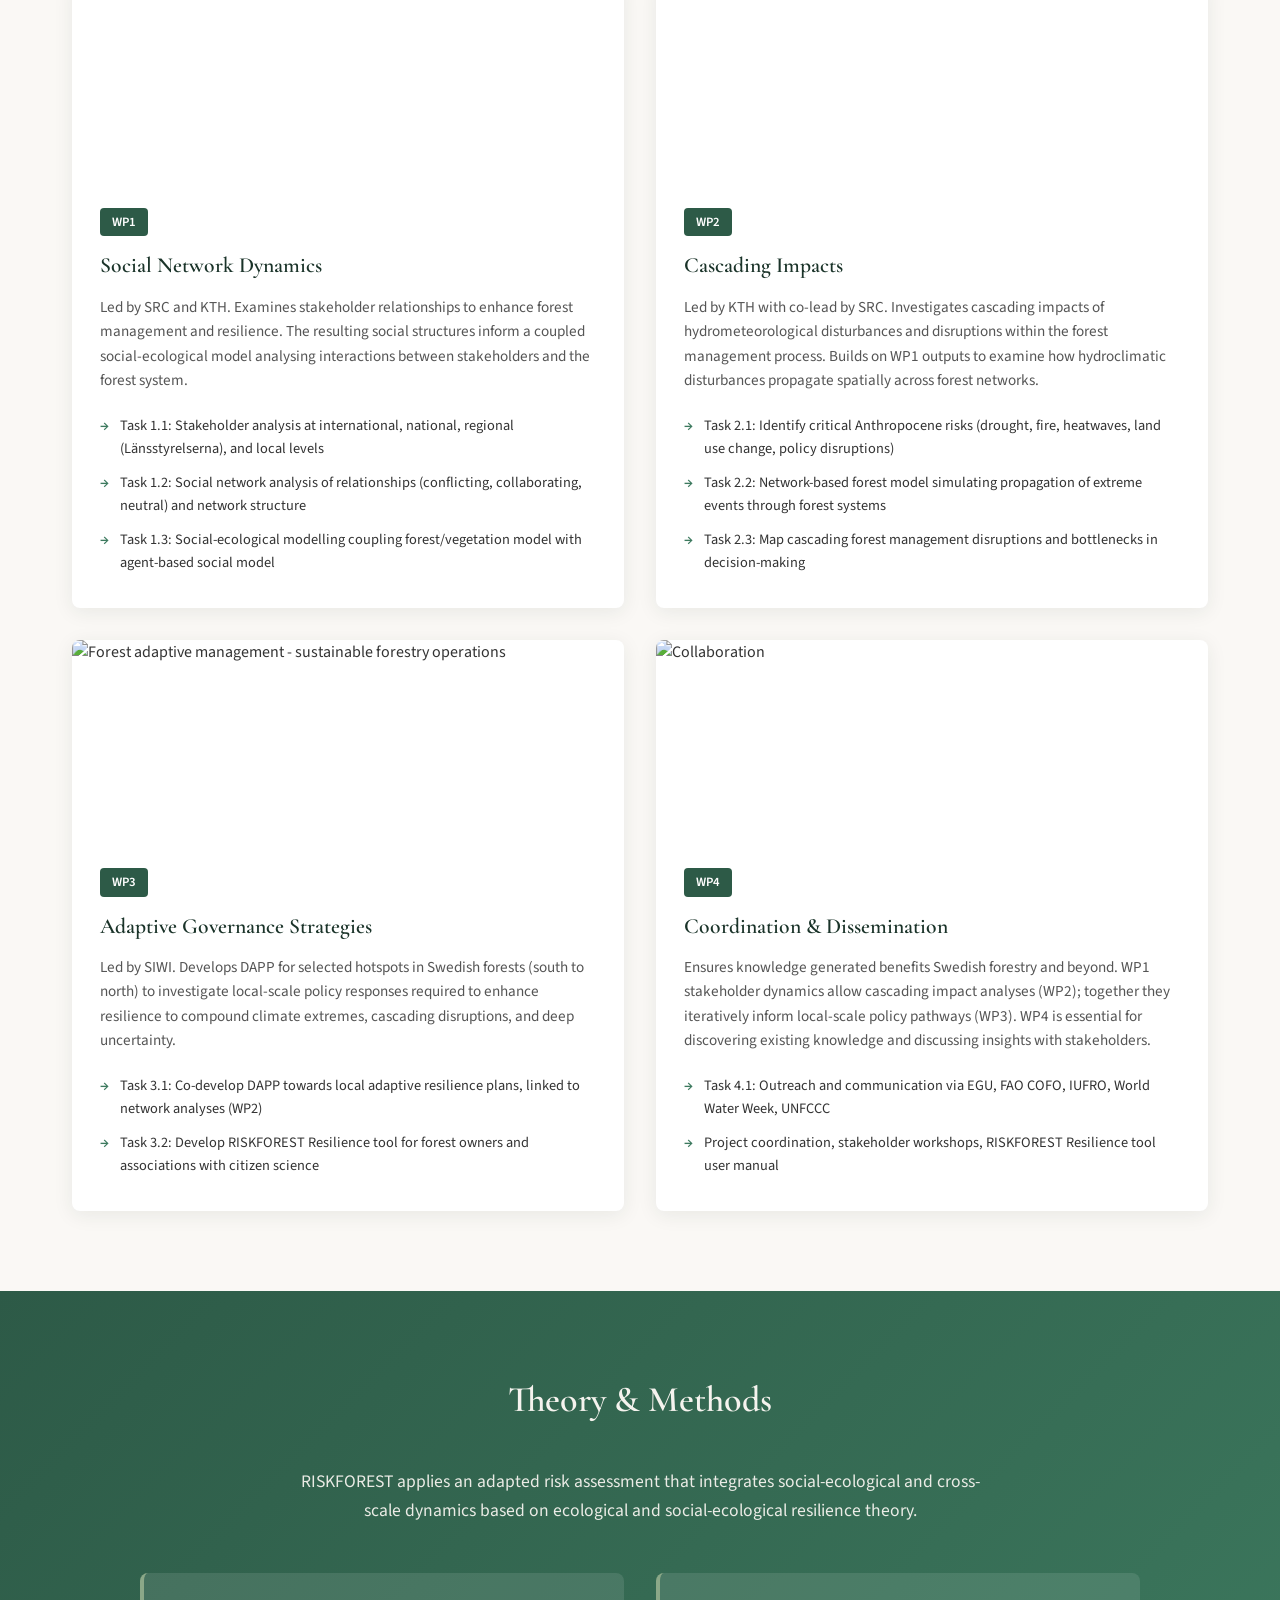
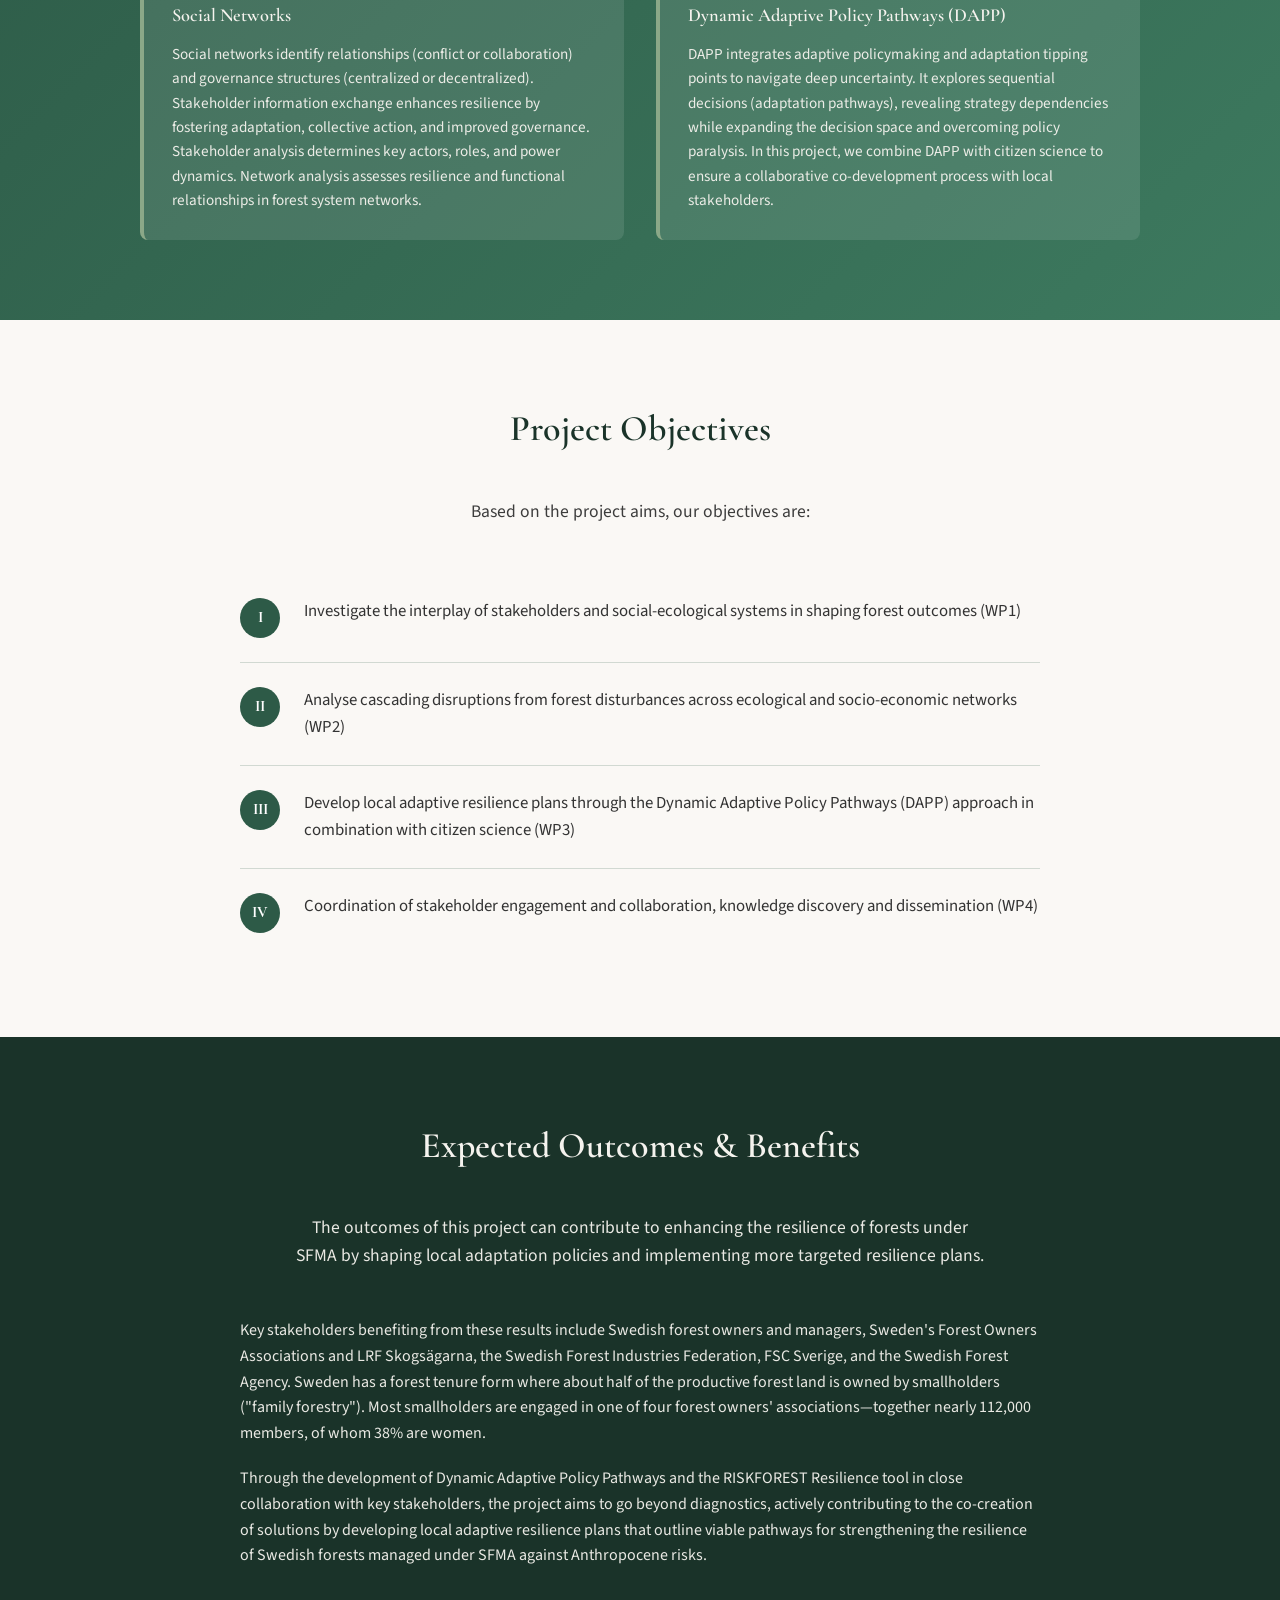
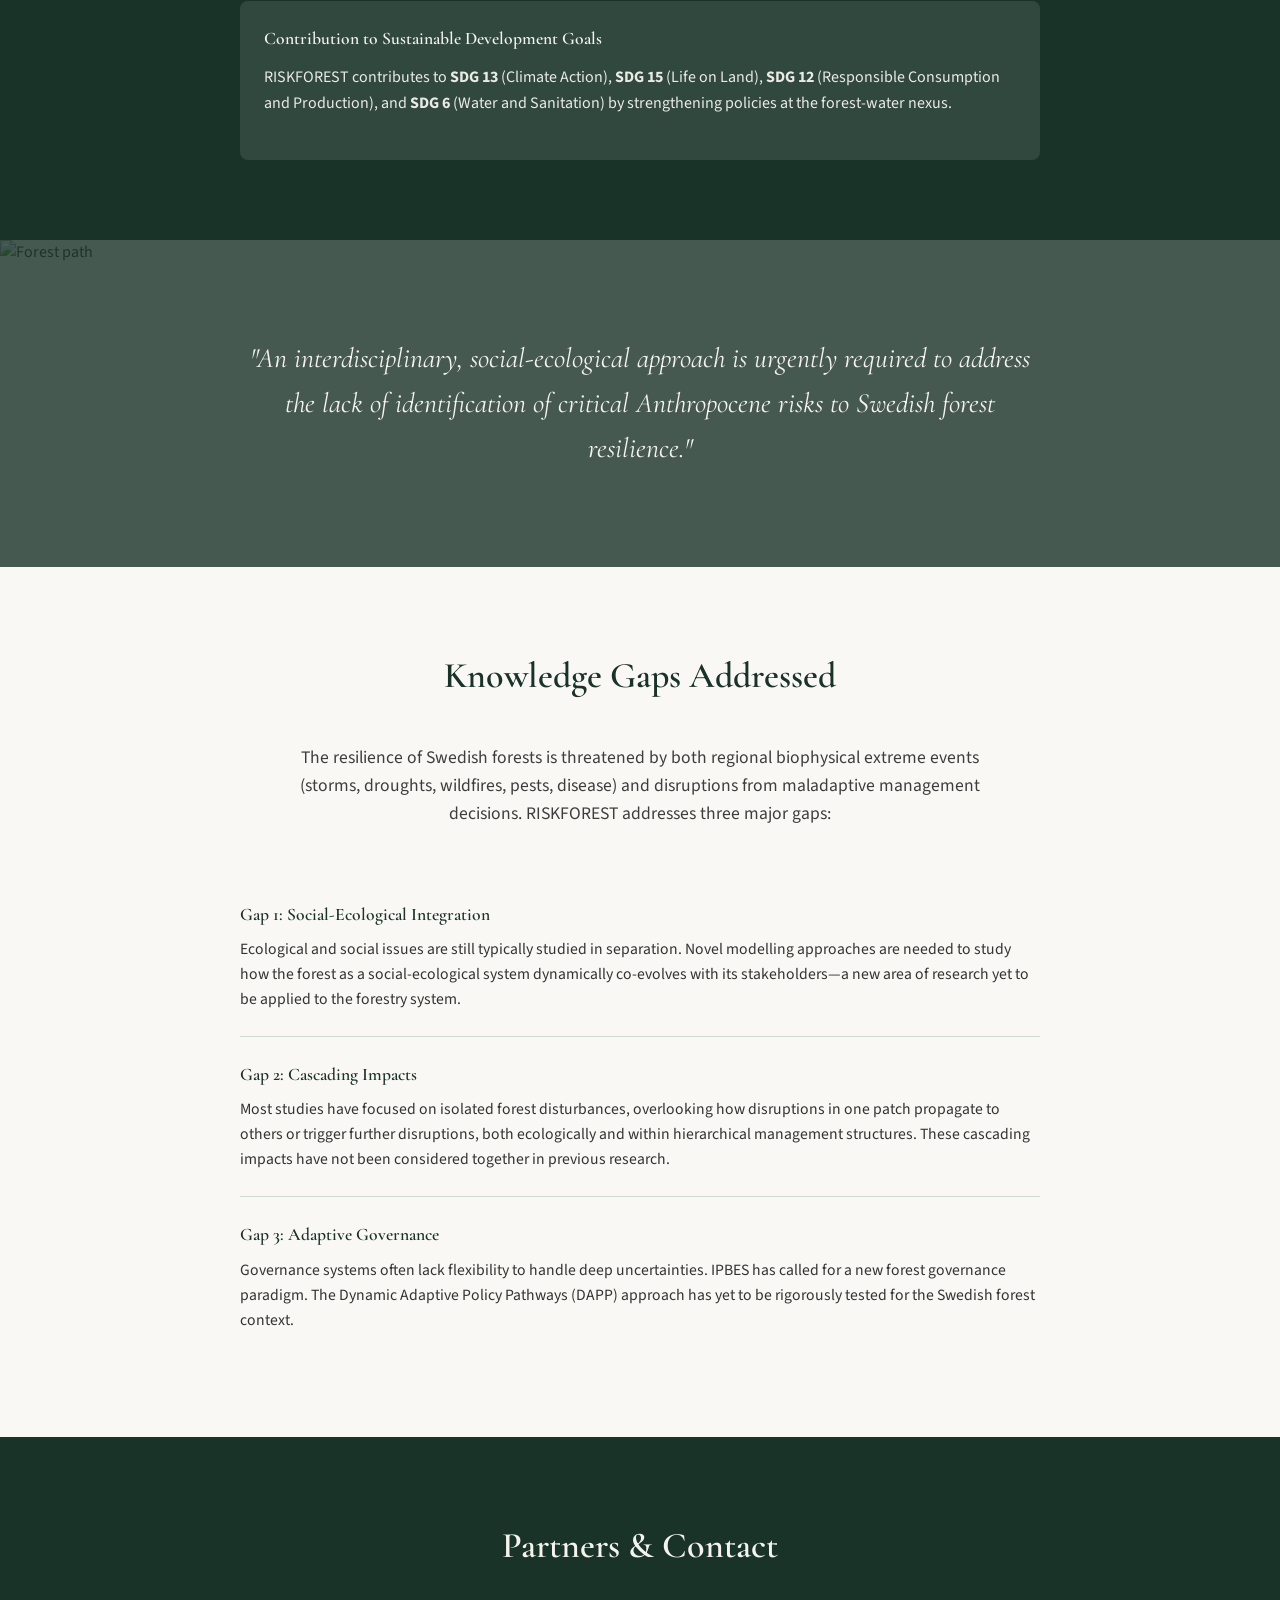
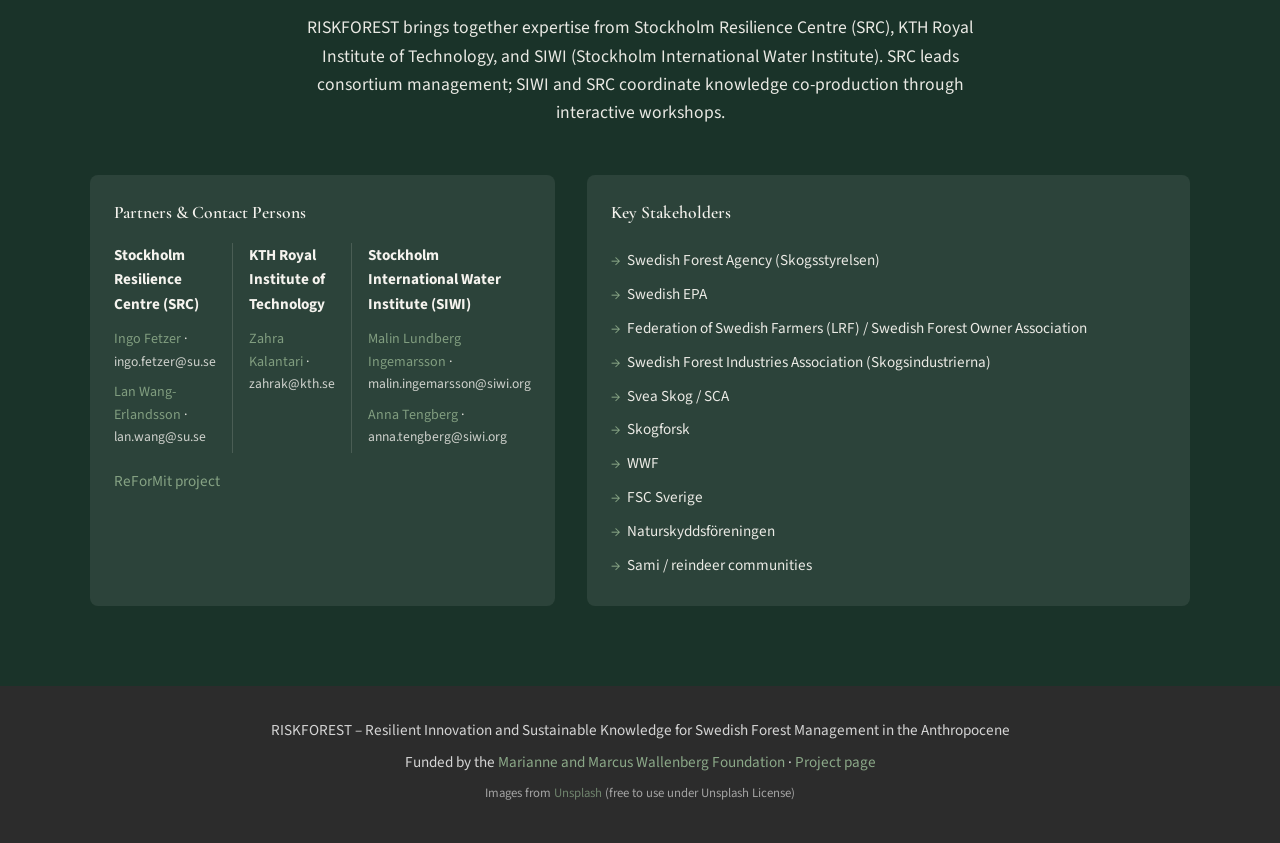
==== commit fc7c7d3f: "Add Wallenberg Foundation funding acknowledgment (footer, hero badge, README) Made-with: Cursor" ====
--- a/index.html
+++ b/index.html
@@ -32,6 +32,7 @@
         <div class="hero-overlay"></div>
         <img src="https://images.unsplash.com/photo-1441974231531-c6227db76b6e?w=1920" alt="Swedish forest landscape" class="hero-bg">
         <div class="hero-content">
+            <a href="https://mmw.wallenberg.org/en/project/how-strengthen-resilience-forest-management" target="_blank" rel="noopener" class="hero-badge">Marianne and Marcus Wallenberg Foundation project</a>
             <h1>RISKFOREST</h1>
             <p class="hero-subtitle">Resilient Innovation and Sustainable Knowledge for Swedish Forest Management in the Anthropocene</p>
             <a href="#about" class="cta-button">Discover the Project</a>
@@ -320,6 +321,7 @@
     <footer class="footer">
         <div class="container">
             <p>RISKFOREST – Resilient Innovation and Sustainable Knowledge for Swedish Forest Management in the Anthropocene</p>
+            <p class="footer-funding">Funded by the <a href="https://mmw.wallenberg.org/en/13-research-projects-forestry-relevance" target="_blank" rel="noopener">Marianne and Marcus Wallenberg Foundation</a> · <a href="https://mmw.wallenberg.org/en/project/how-strengthen-resilience-forest-management" target="_blank" rel="noopener">Project page</a></p>
             <p class="footer-note">Images from <a href="https://unsplash.com" target="_blank" rel="noopener">Unsplash</a> (free to use under Unsplash License)</p>
         </div>
     </footer>
--- a/styles.css
+++ b/styles.css
@@ -146,6 +146,25 @@
     max-width: 900px;
 }
 
+.hero-badge {
+    display: inline-block;
+    padding: 0.4rem 1rem;
+    background: rgba(255, 255, 255, 0.2);
+    color: var(--color-cream);
+    font-size: 0.85rem;
+    font-weight: 500;
+    text-decoration: none;
+    border-radius: 4px;
+    margin-bottom: 1rem;
+    border: 1px solid rgba(255, 255, 255, 0.3);
+    transition: background 0.3s ease, border-color 0.3s ease;
+}
+
+.hero-badge:hover {
+    background: rgba(255, 255, 255, 0.3);
+    border-color: rgba(255, 255, 255, 0.5);
+}
+
 .hero h1 {
     font-size: clamp(2.5rem, 6vw, 4.5rem);
     color: var(--color-cream);
@@ -724,6 +743,15 @@
     margin-bottom: 0.5rem;
 }
 
+.footer-funding {
+    font-size: 0.9rem;
+    margin-bottom: 0.5rem;
+}
+
+.footer-funding a {
+    color: var(--color-sage);
+}
+
 .footer-note {
     font-size: 0.8rem !important;
     opacity: 0.7;
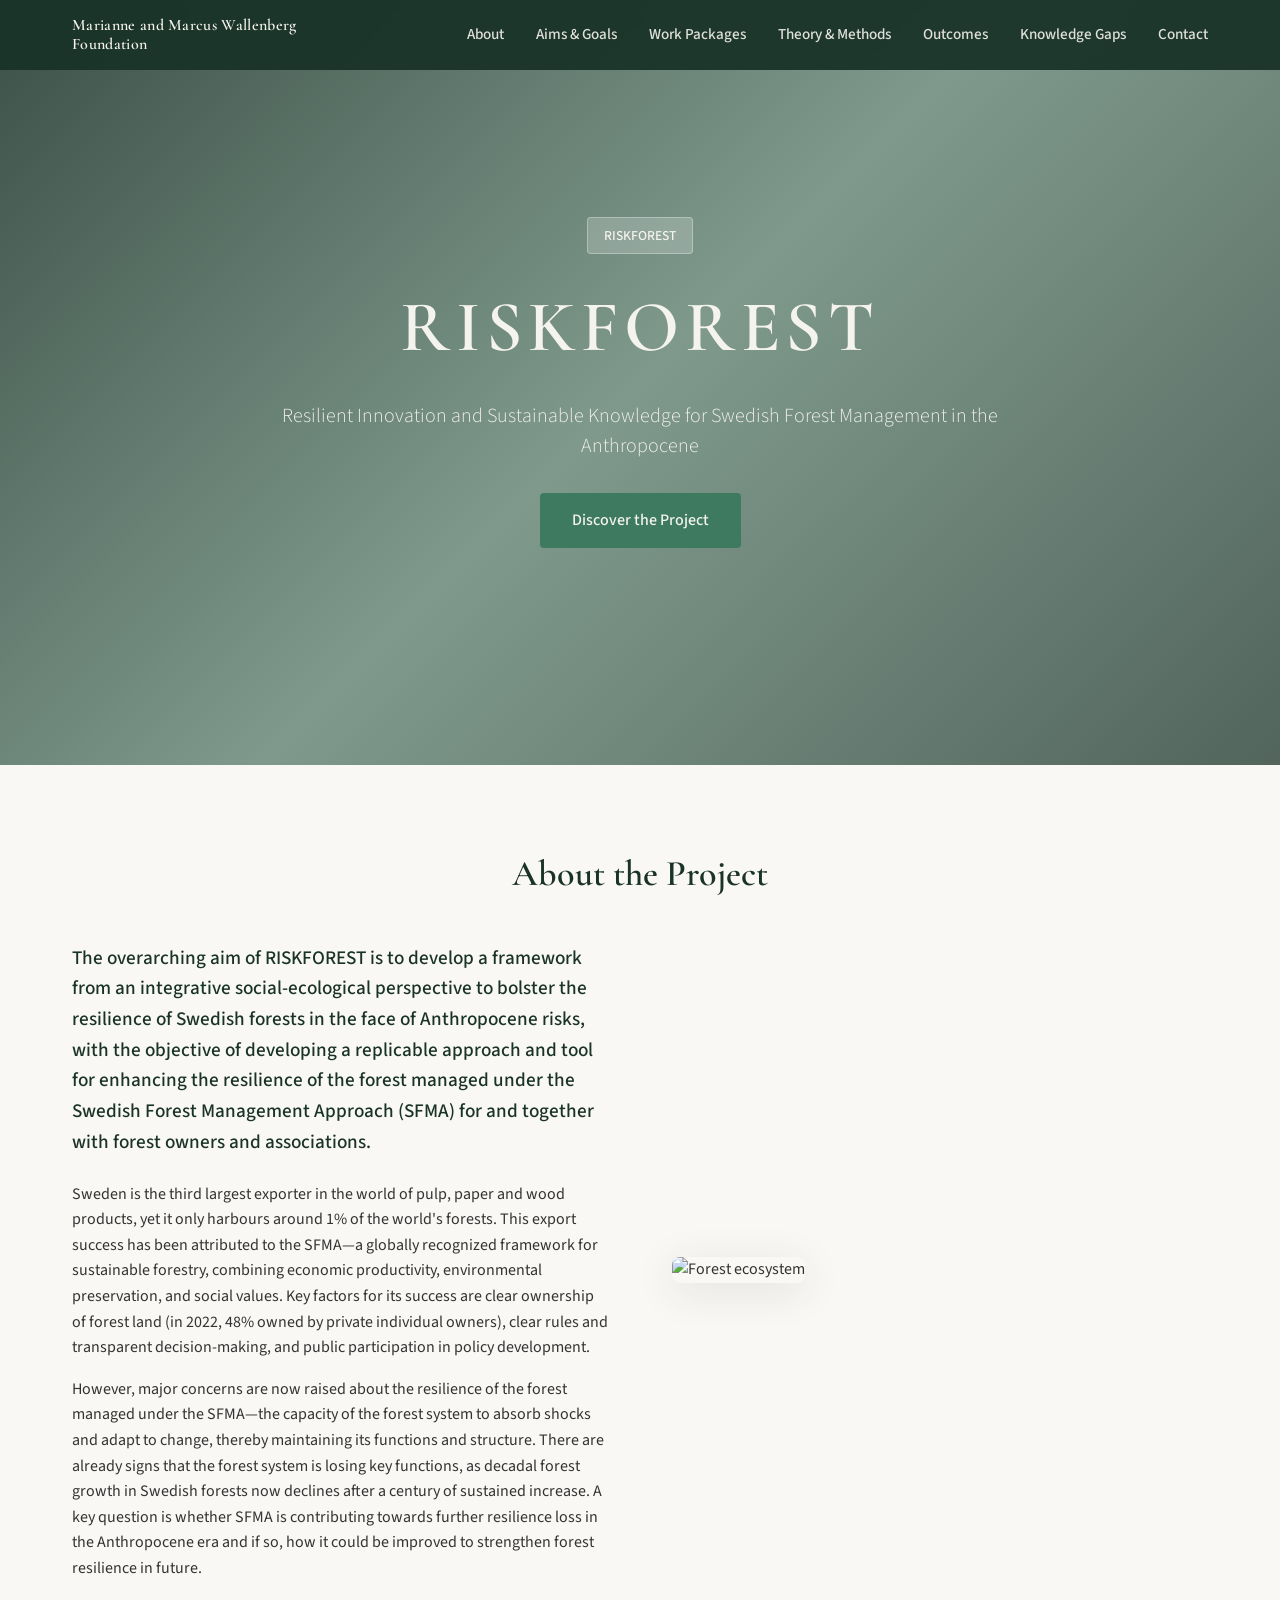
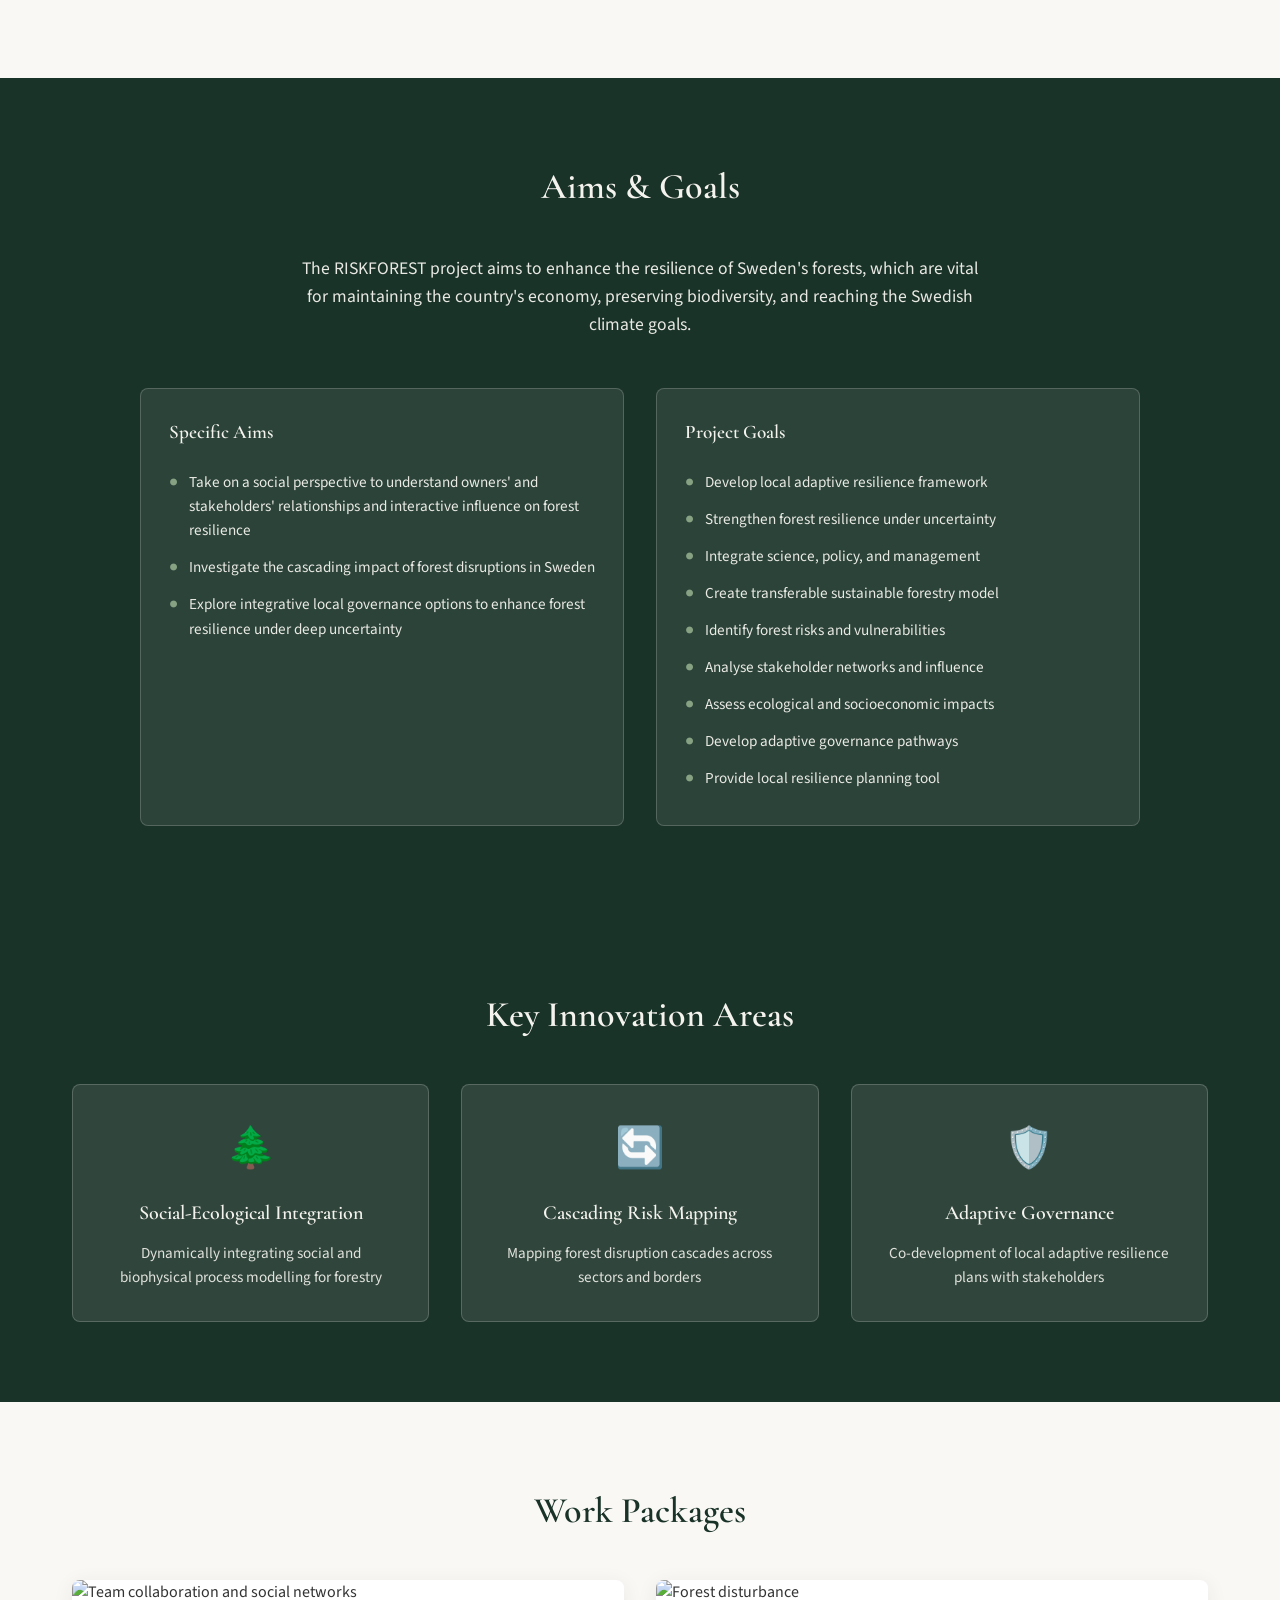
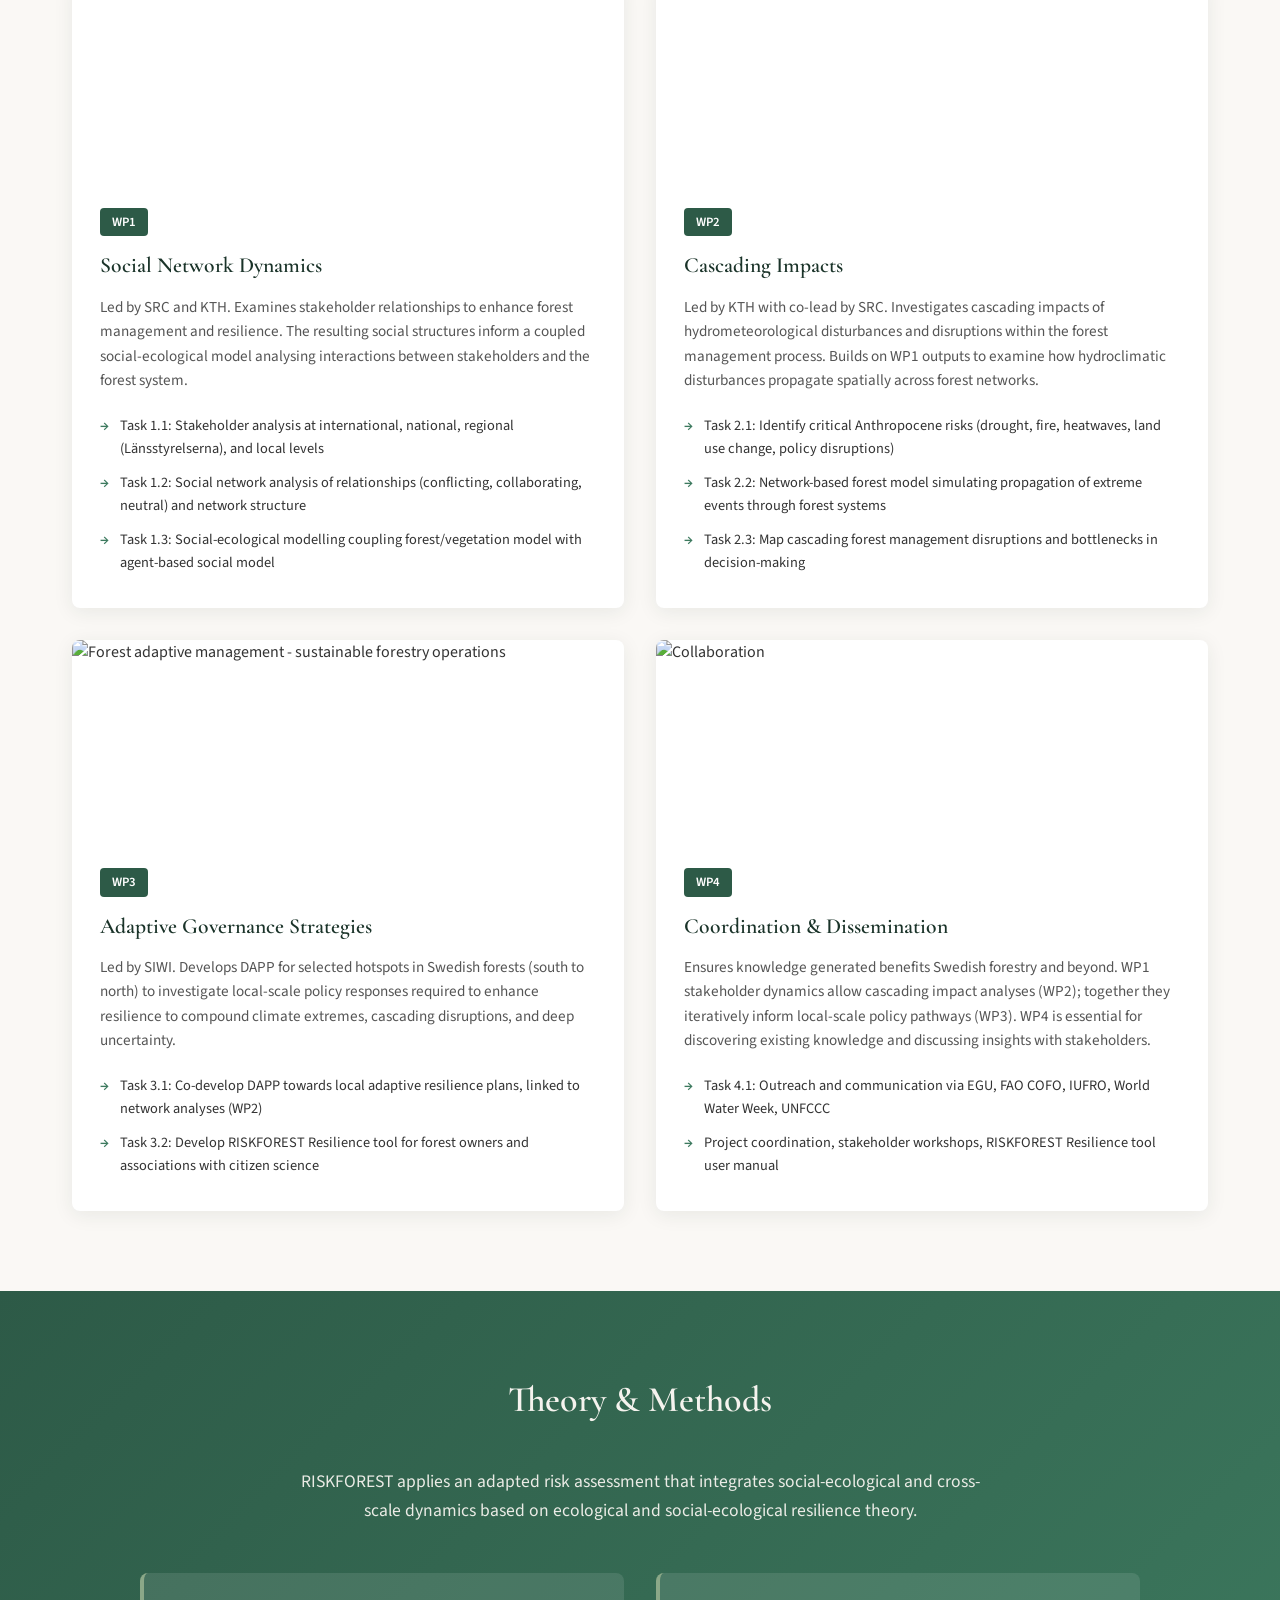
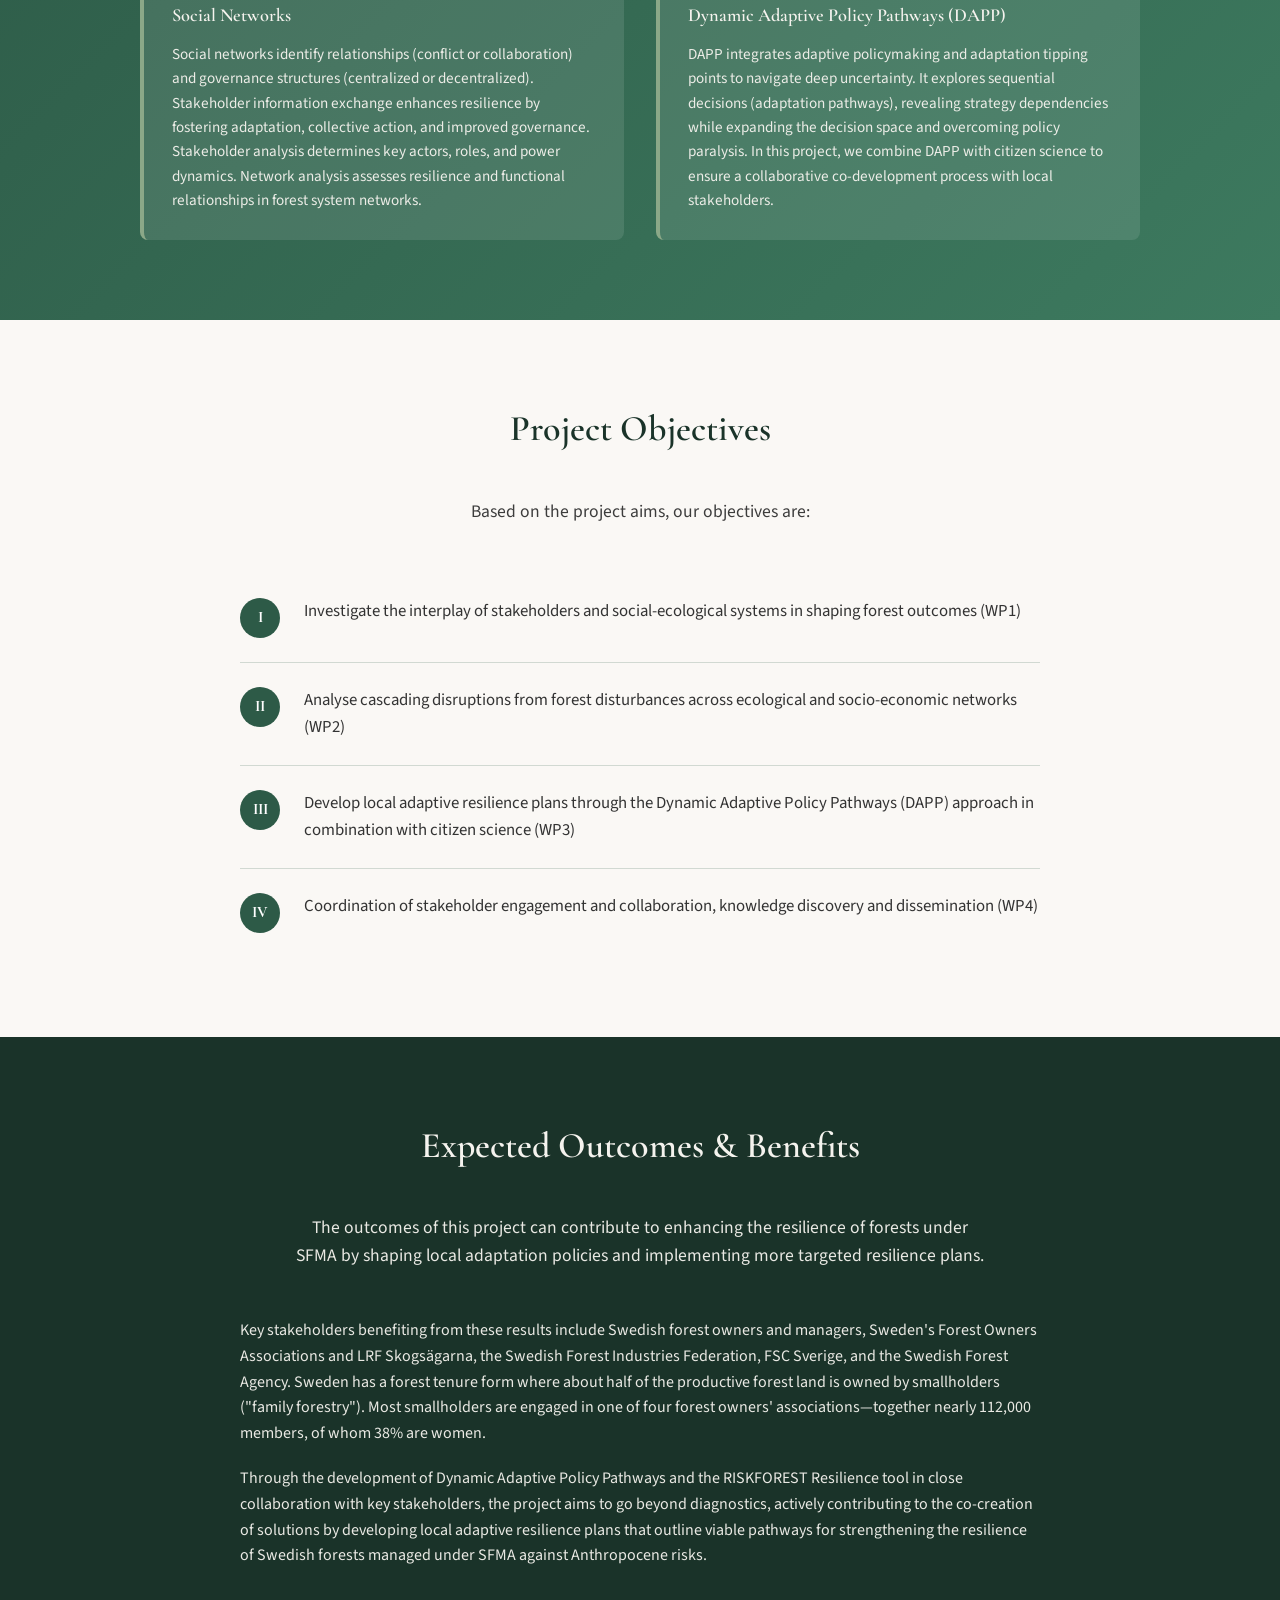
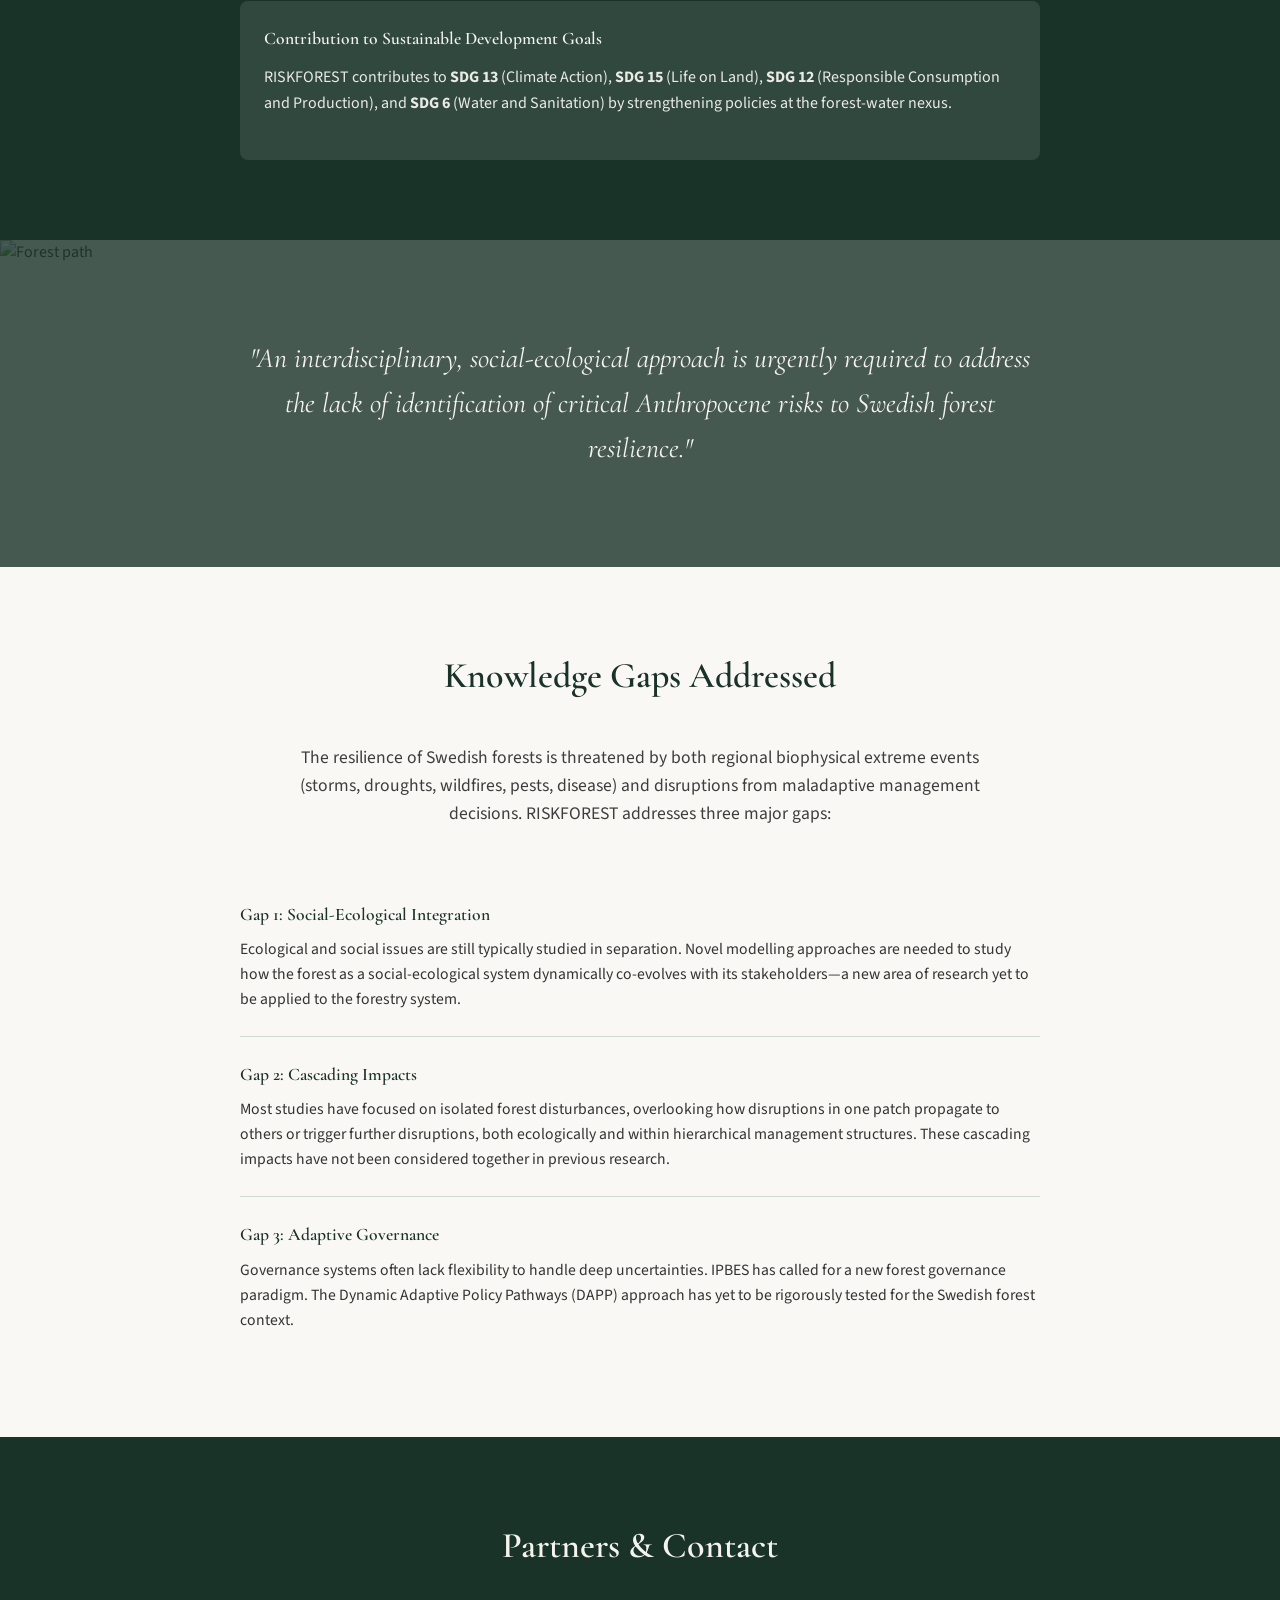
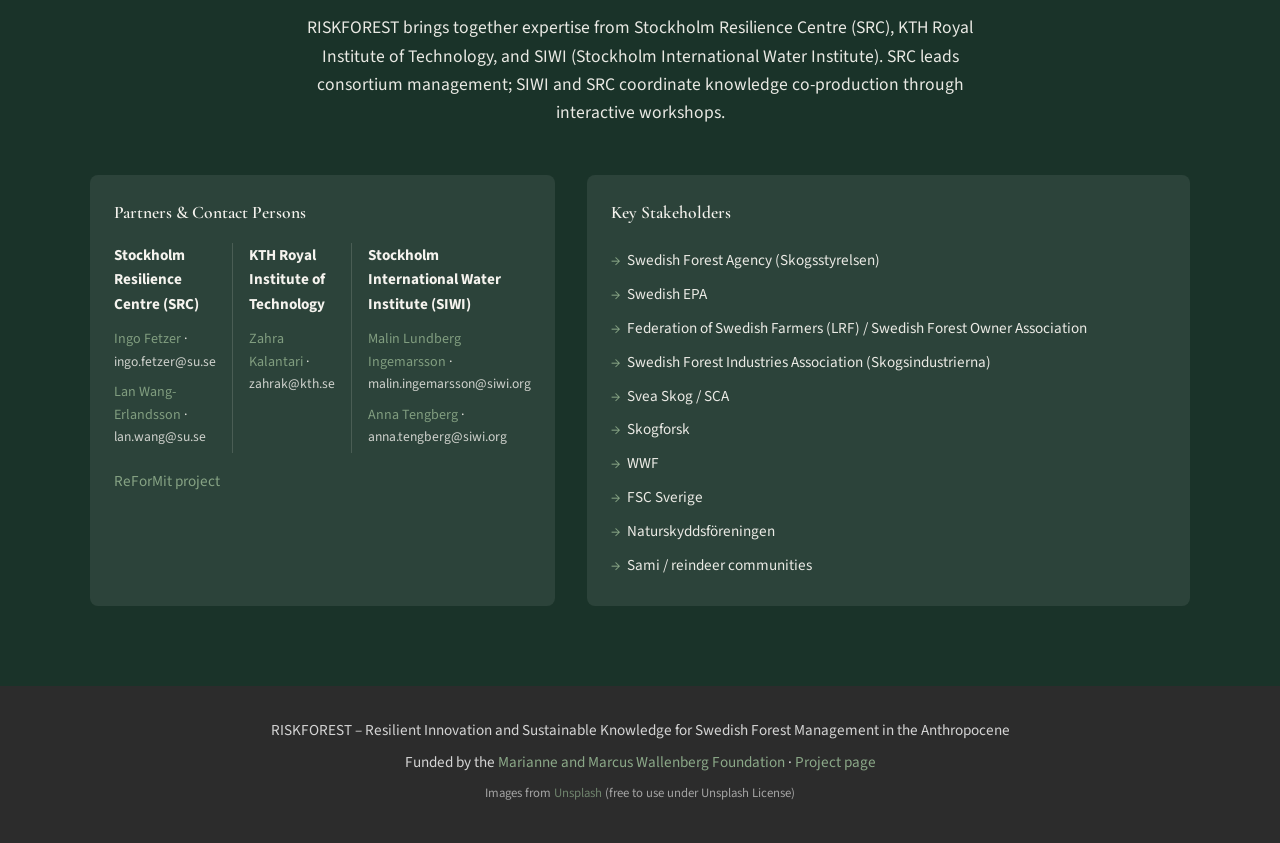
==== commit 9783ae32: "Swap navbar logo: Wallenberg Foundation (top left), RISKFOREST badge in hero Made-with: Cursor" ====
--- a/index.html
+++ b/index.html
@@ -12,7 +12,7 @@
 <body>
     <nav class="navbar">
         <div class="nav-container">
-            <a href="#" class="logo">RISKFOREST</a>
+            <a href="https://mmw.wallenberg.org/en/project/how-strengthen-resilience-forest-management" target="_blank" rel="noopener" class="logo">Marianne and Marcus Wallenberg Foundation</a>
             <ul class="nav-links">
                 <li><a href="#about">About</a></li>
                 <li><a href="#aims">Aims & Goals</a></li>
@@ -32,7 +32,7 @@
         <div class="hero-overlay"></div>
         <img src="https://images.unsplash.com/photo-1441974231531-c6227db76b6e?w=1920" alt="Swedish forest landscape" class="hero-bg">
         <div class="hero-content">
-            <a href="https://mmw.wallenberg.org/en/project/how-strengthen-resilience-forest-management" target="_blank" rel="noopener" class="hero-badge">Marianne and Marcus Wallenberg Foundation project</a>
+            <a href="#" class="hero-badge">RISKFOREST</a>
             <h1>RISKFOREST</h1>
             <p class="hero-subtitle">Resilient Innovation and Sustainable Knowledge for Swedish Forest Management in the Anthropocene</p>
             <a href="#about" class="cta-button">Discover the Project</a>
--- a/styles.css
+++ b/styles.css
@@ -66,11 +66,13 @@
 
 .logo {
     font-family: 'Cormorant Garamond', serif;
-    font-size: 1.5rem;
-    font-weight: 700;
+    font-size: 1rem;
+    font-weight: 600;
     color: var(--color-cream);
     text-decoration: none;
-    letter-spacing: 0.05em;
+    letter-spacing: 0.02em;
+    max-width: 280px;
+    line-height: 1.2;
 }
 
 .nav-links {
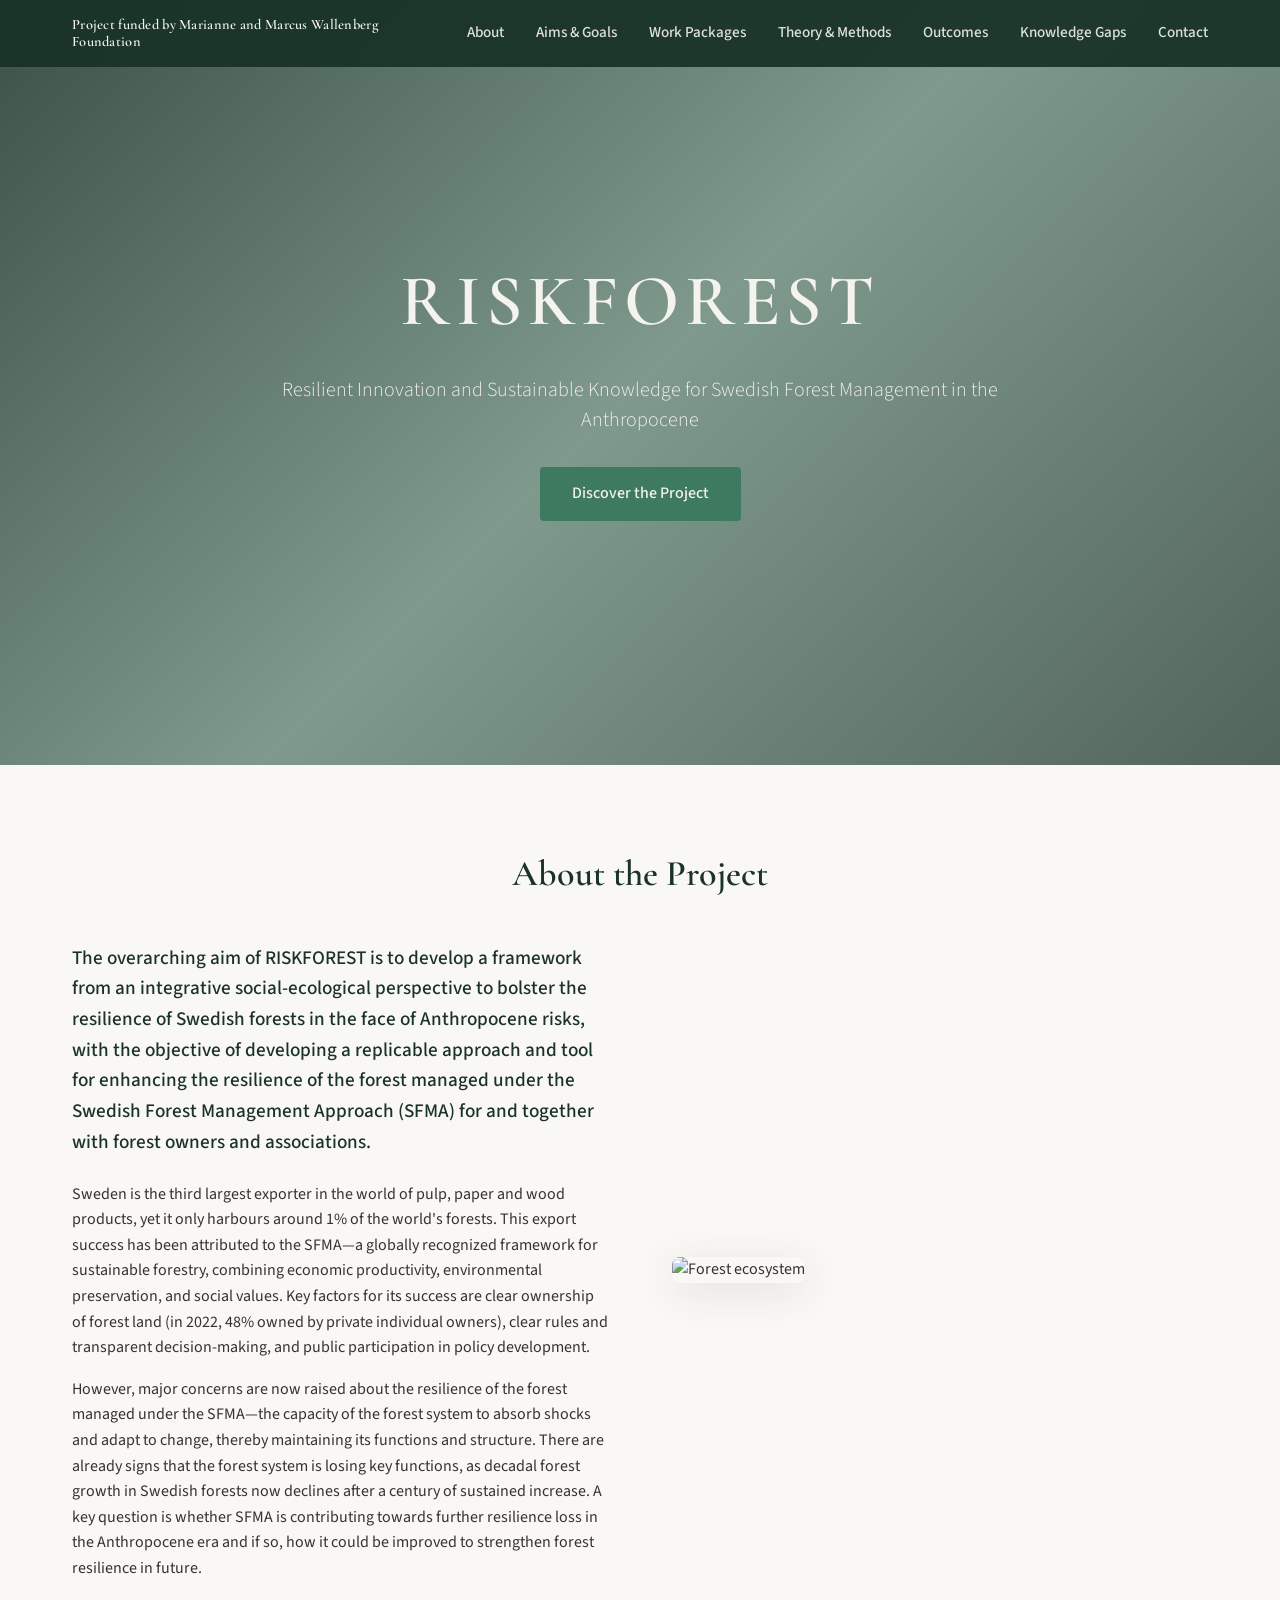
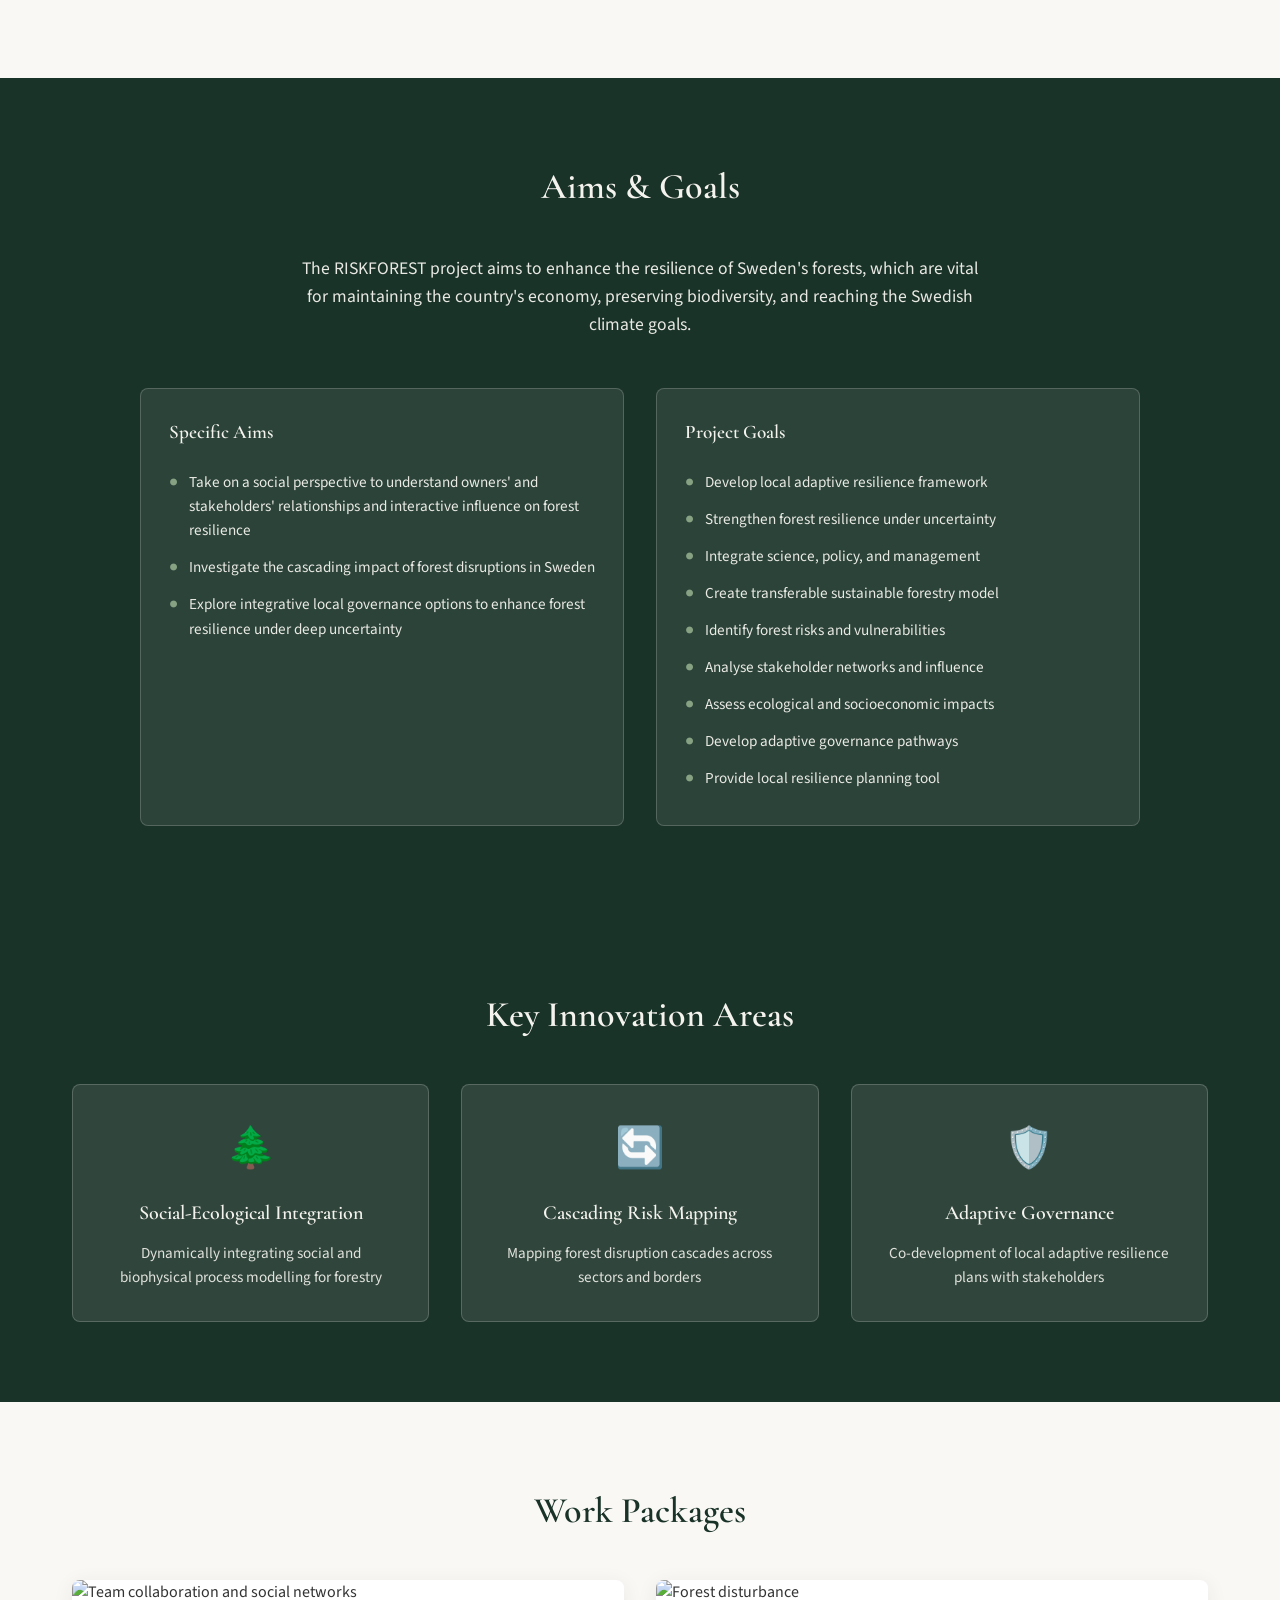
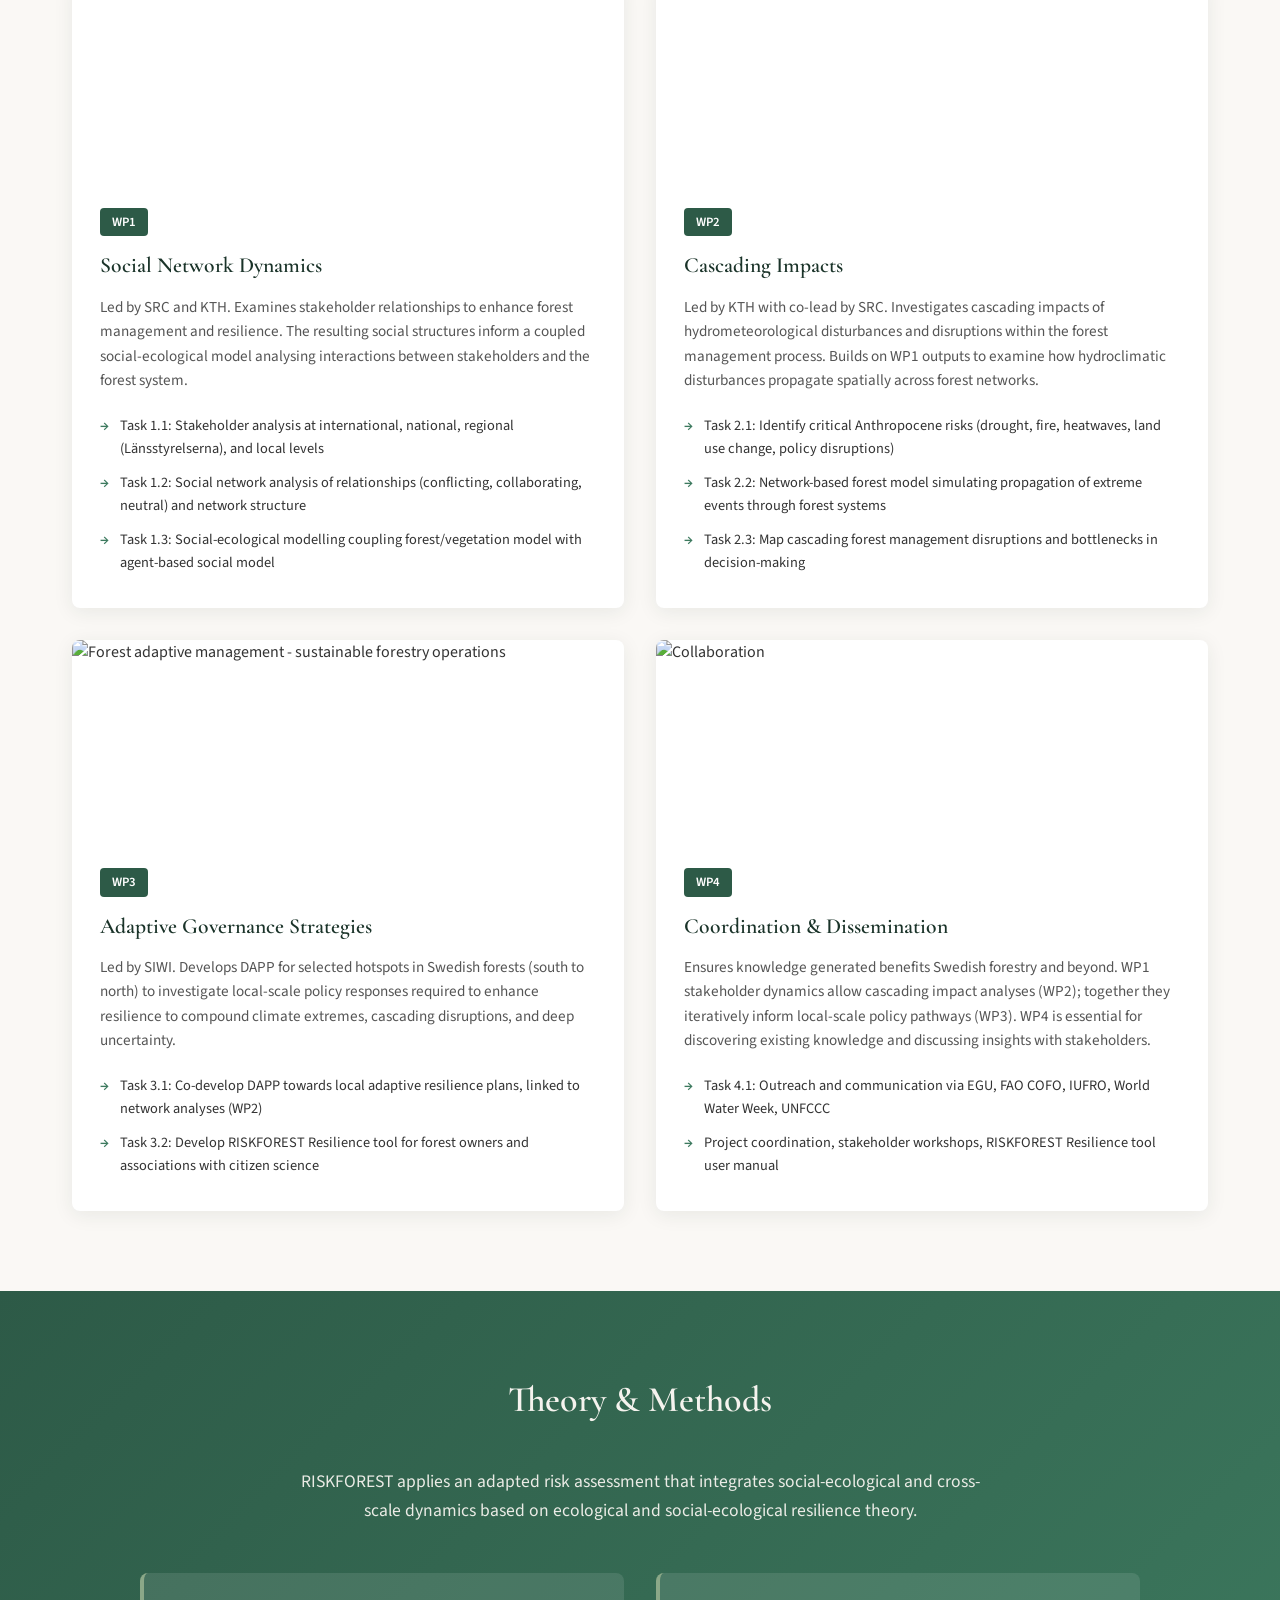
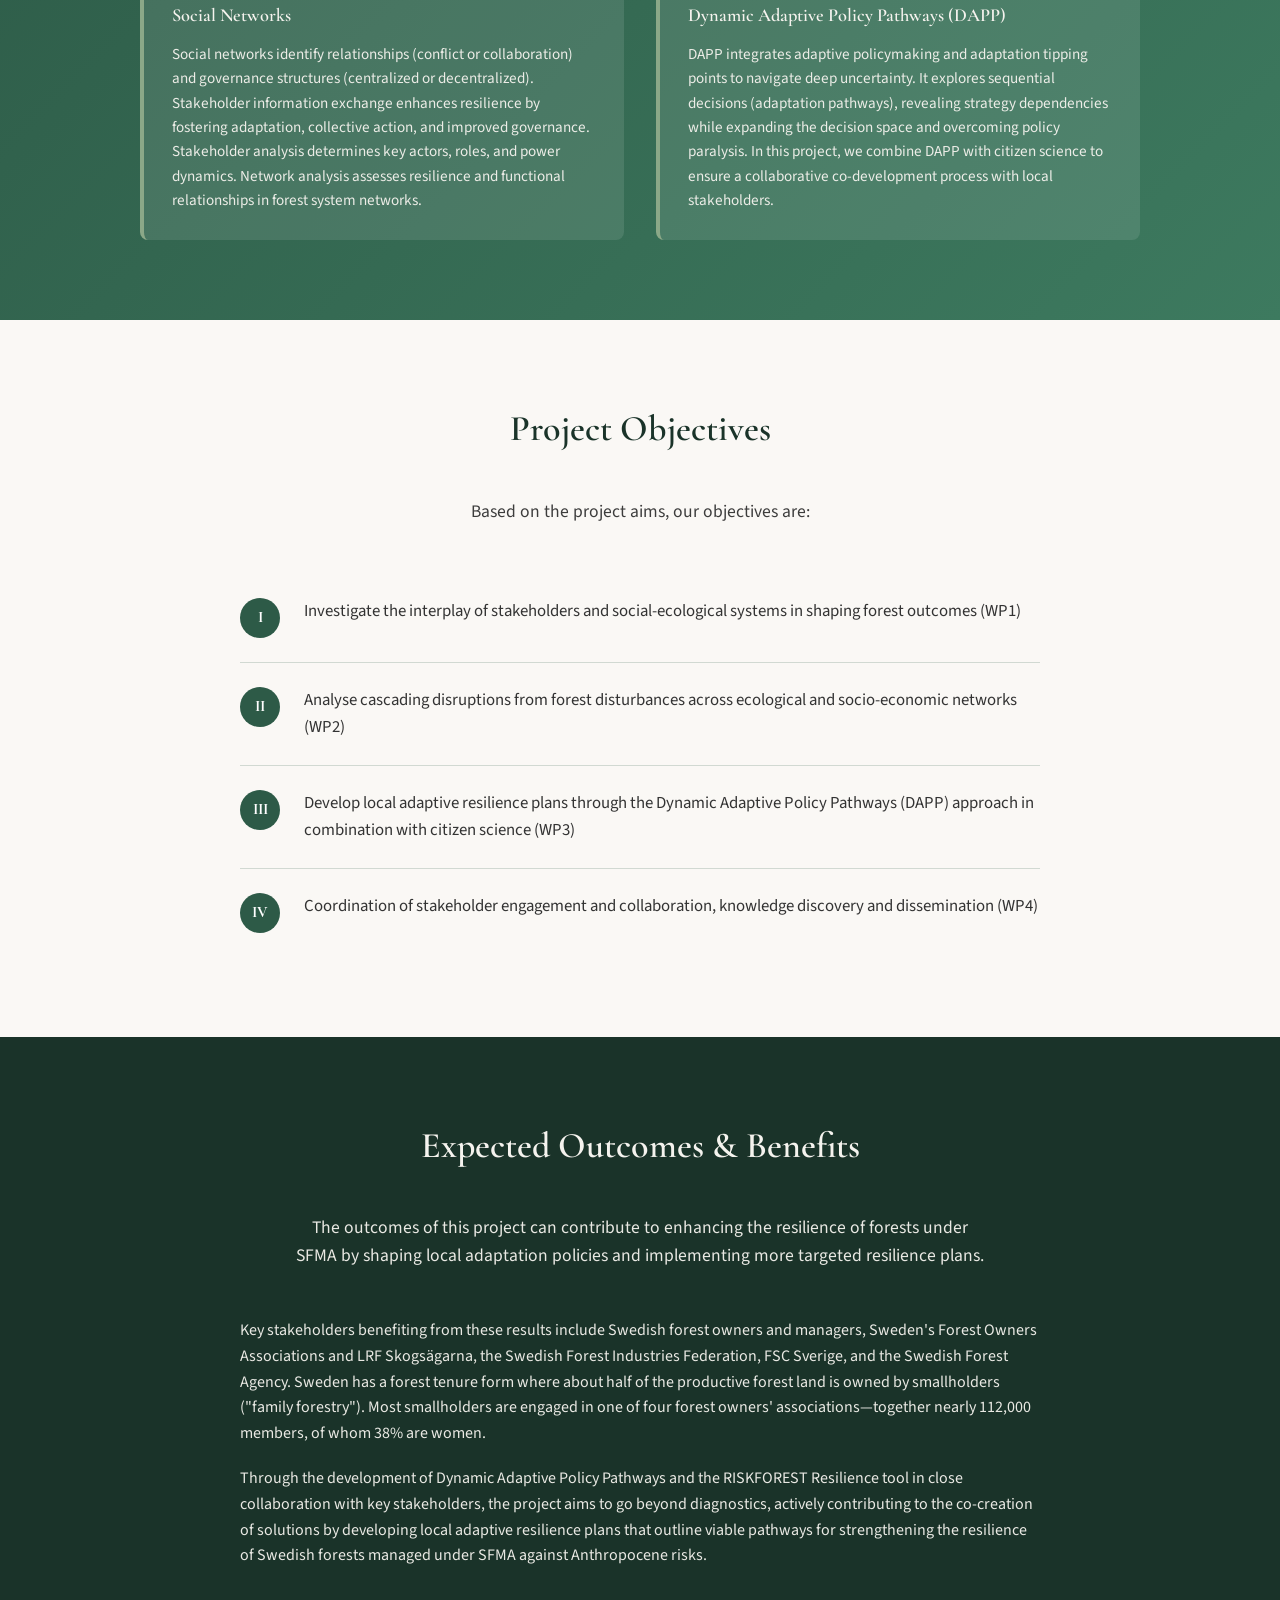
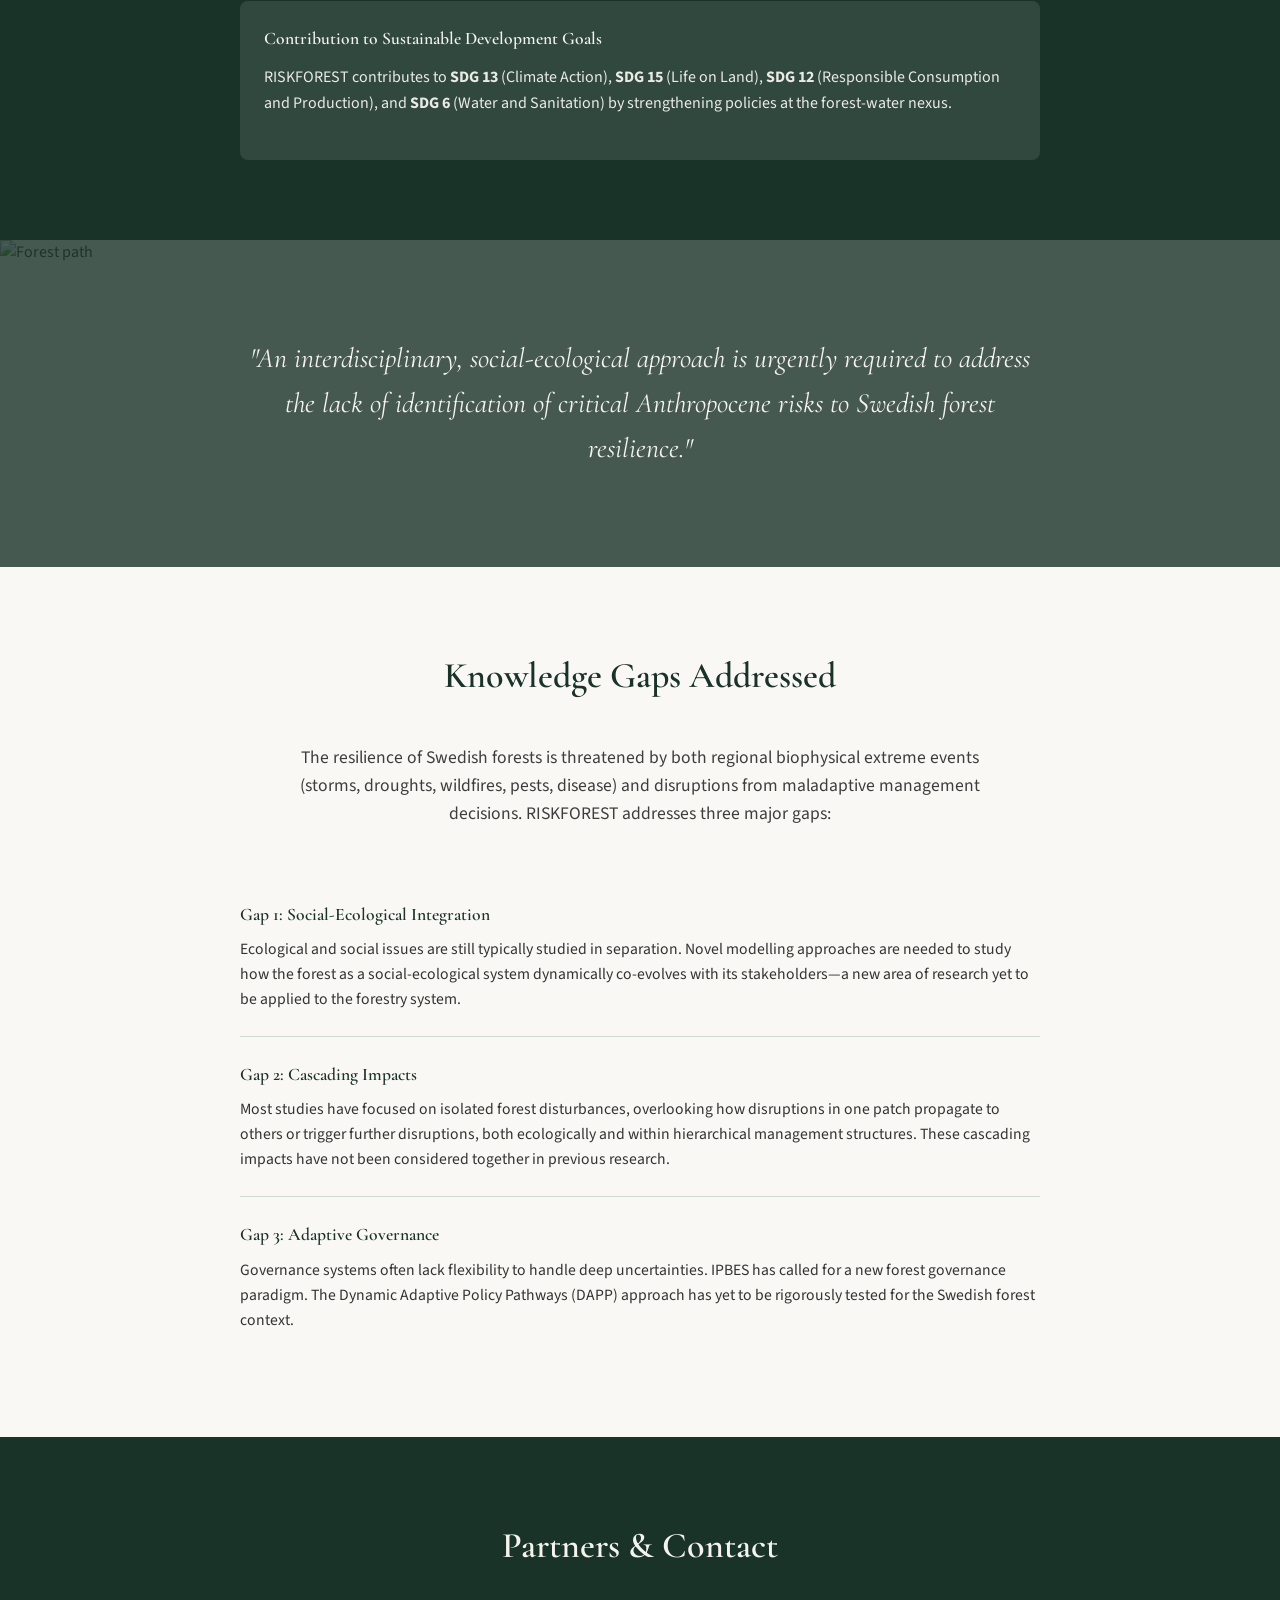
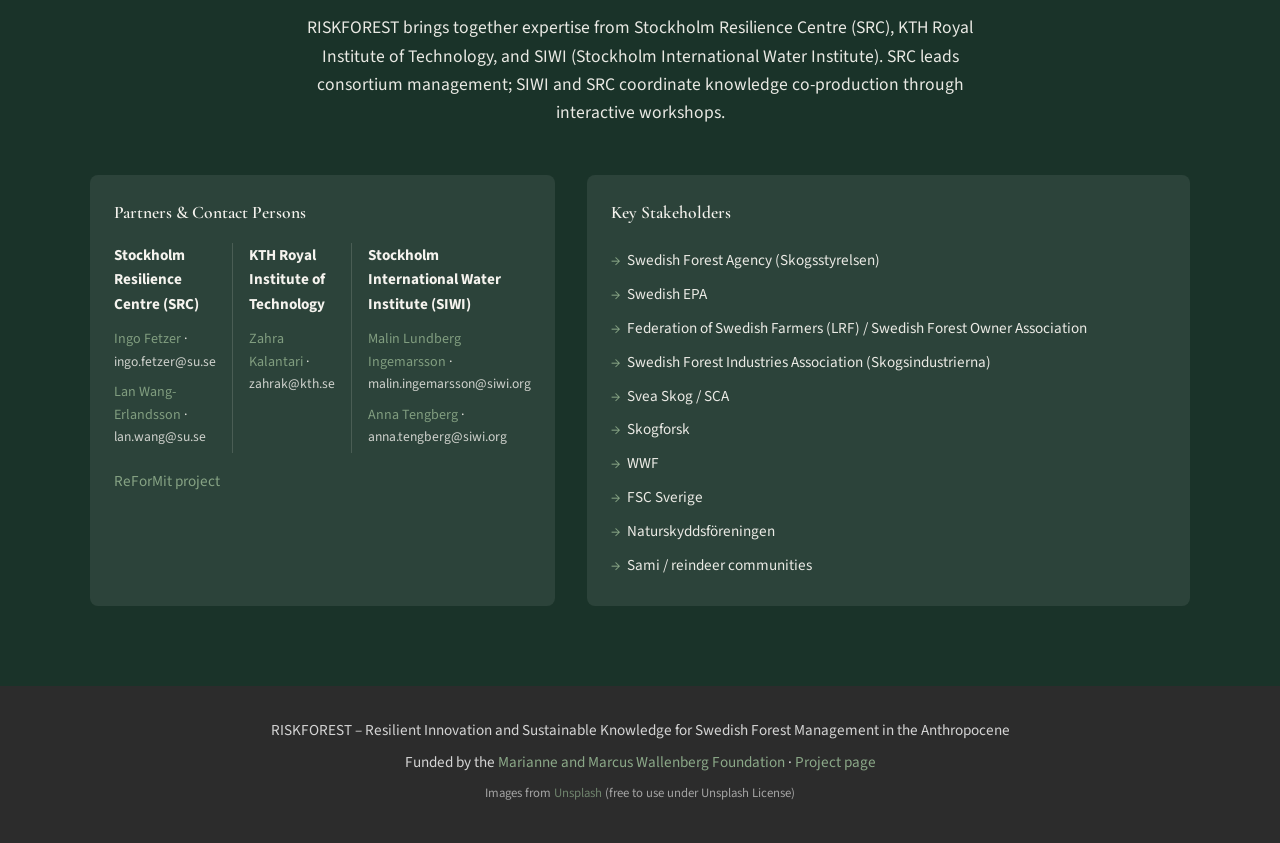
==== commit 1d0cd02c: "Remove RISKFOREST hero badge; add 'Project funded by Marianne and Marcus Wallenberg Foundation' in t" ====
--- a/index.html
+++ b/index.html
@@ -12,7 +12,7 @@
 <body>
     <nav class="navbar">
         <div class="nav-container">
-            <a href="https://mmw.wallenberg.org/en/project/how-strengthen-resilience-forest-management" target="_blank" rel="noopener" class="logo">Marianne and Marcus Wallenberg Foundation</a>
+            <a href="https://mmw.wallenberg.org/en/project/how-strengthen-resilience-forest-management" target="_blank" rel="noopener" class="logo">Project funded by Marianne and Marcus Wallenberg Foundation</a>
             <ul class="nav-links">
                 <li><a href="#about">About</a></li>
                 <li><a href="#aims">Aims & Goals</a></li>
@@ -32,7 +32,6 @@
         <div class="hero-overlay"></div>
         <img src="https://images.unsplash.com/photo-1441974231531-c6227db76b6e?w=1920" alt="Swedish forest landscape" class="hero-bg">
         <div class="hero-content">
-            <a href="#" class="hero-badge">RISKFOREST</a>
             <h1>RISKFOREST</h1>
             <p class="hero-subtitle">Resilient Innovation and Sustainable Knowledge for Swedish Forest Management in the Anthropocene</p>
             <a href="#about" class="cta-button">Discover the Project</a>
--- a/styles.css
+++ b/styles.css
@@ -66,12 +66,12 @@
 
 .logo {
     font-family: 'Cormorant Garamond', serif;
-    font-size: 1rem;
+    font-size: 0.9rem;
     font-weight: 600;
     color: var(--color-cream);
     text-decoration: none;
     letter-spacing: 0.02em;
-    max-width: 280px;
+    max-width: 320px;
     line-height: 1.2;
 }
 
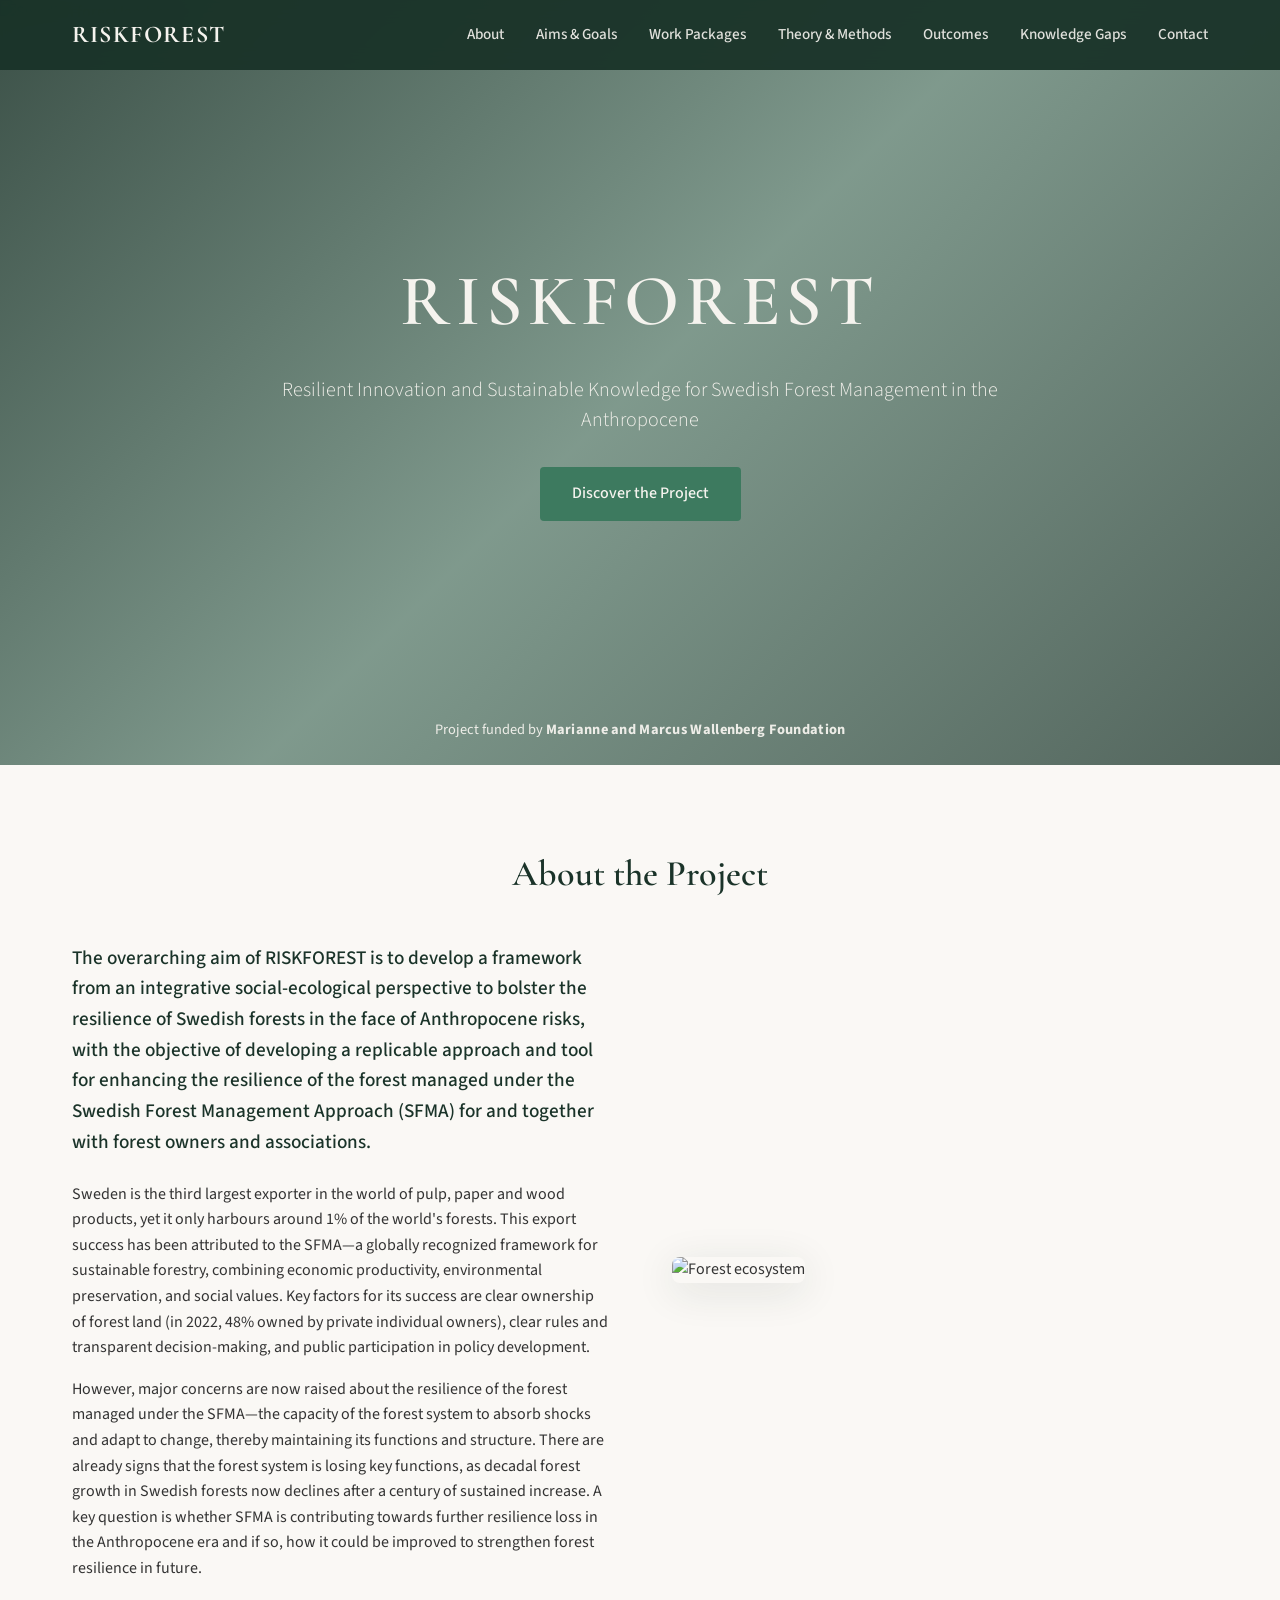
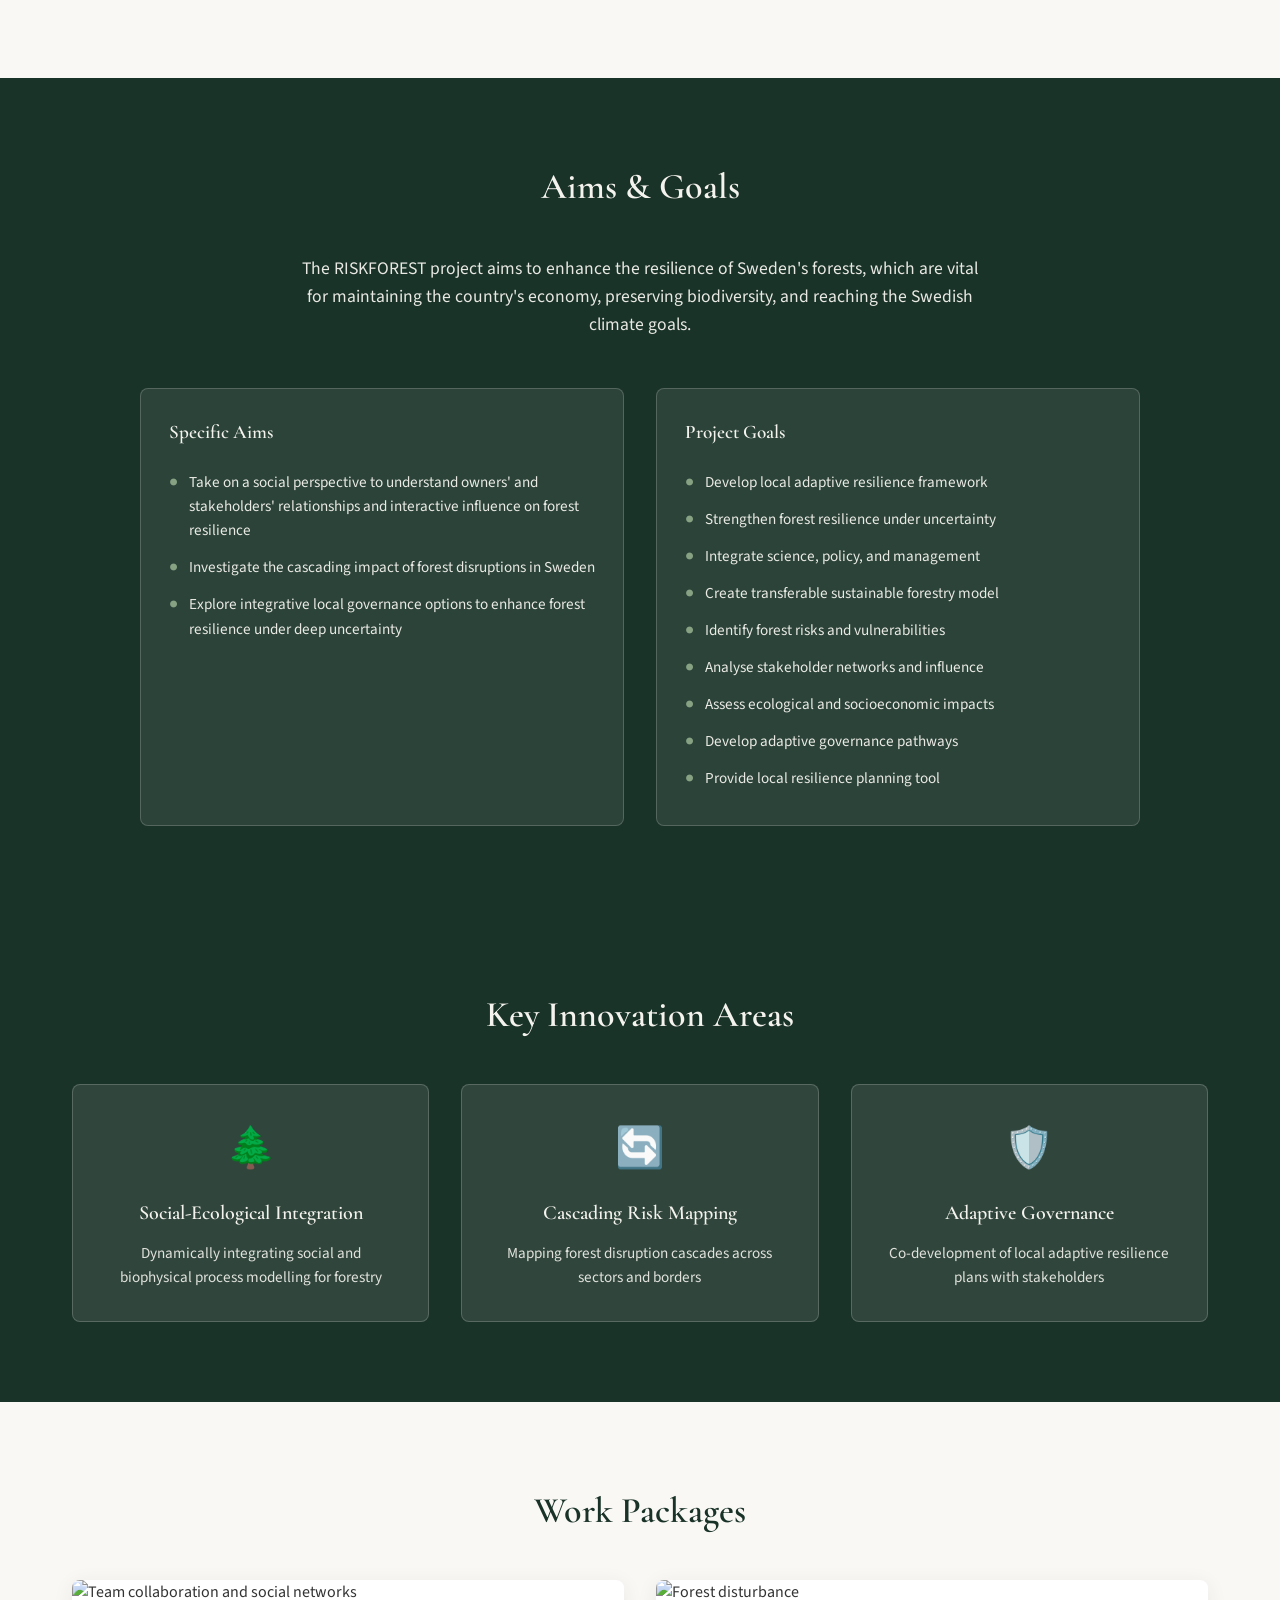
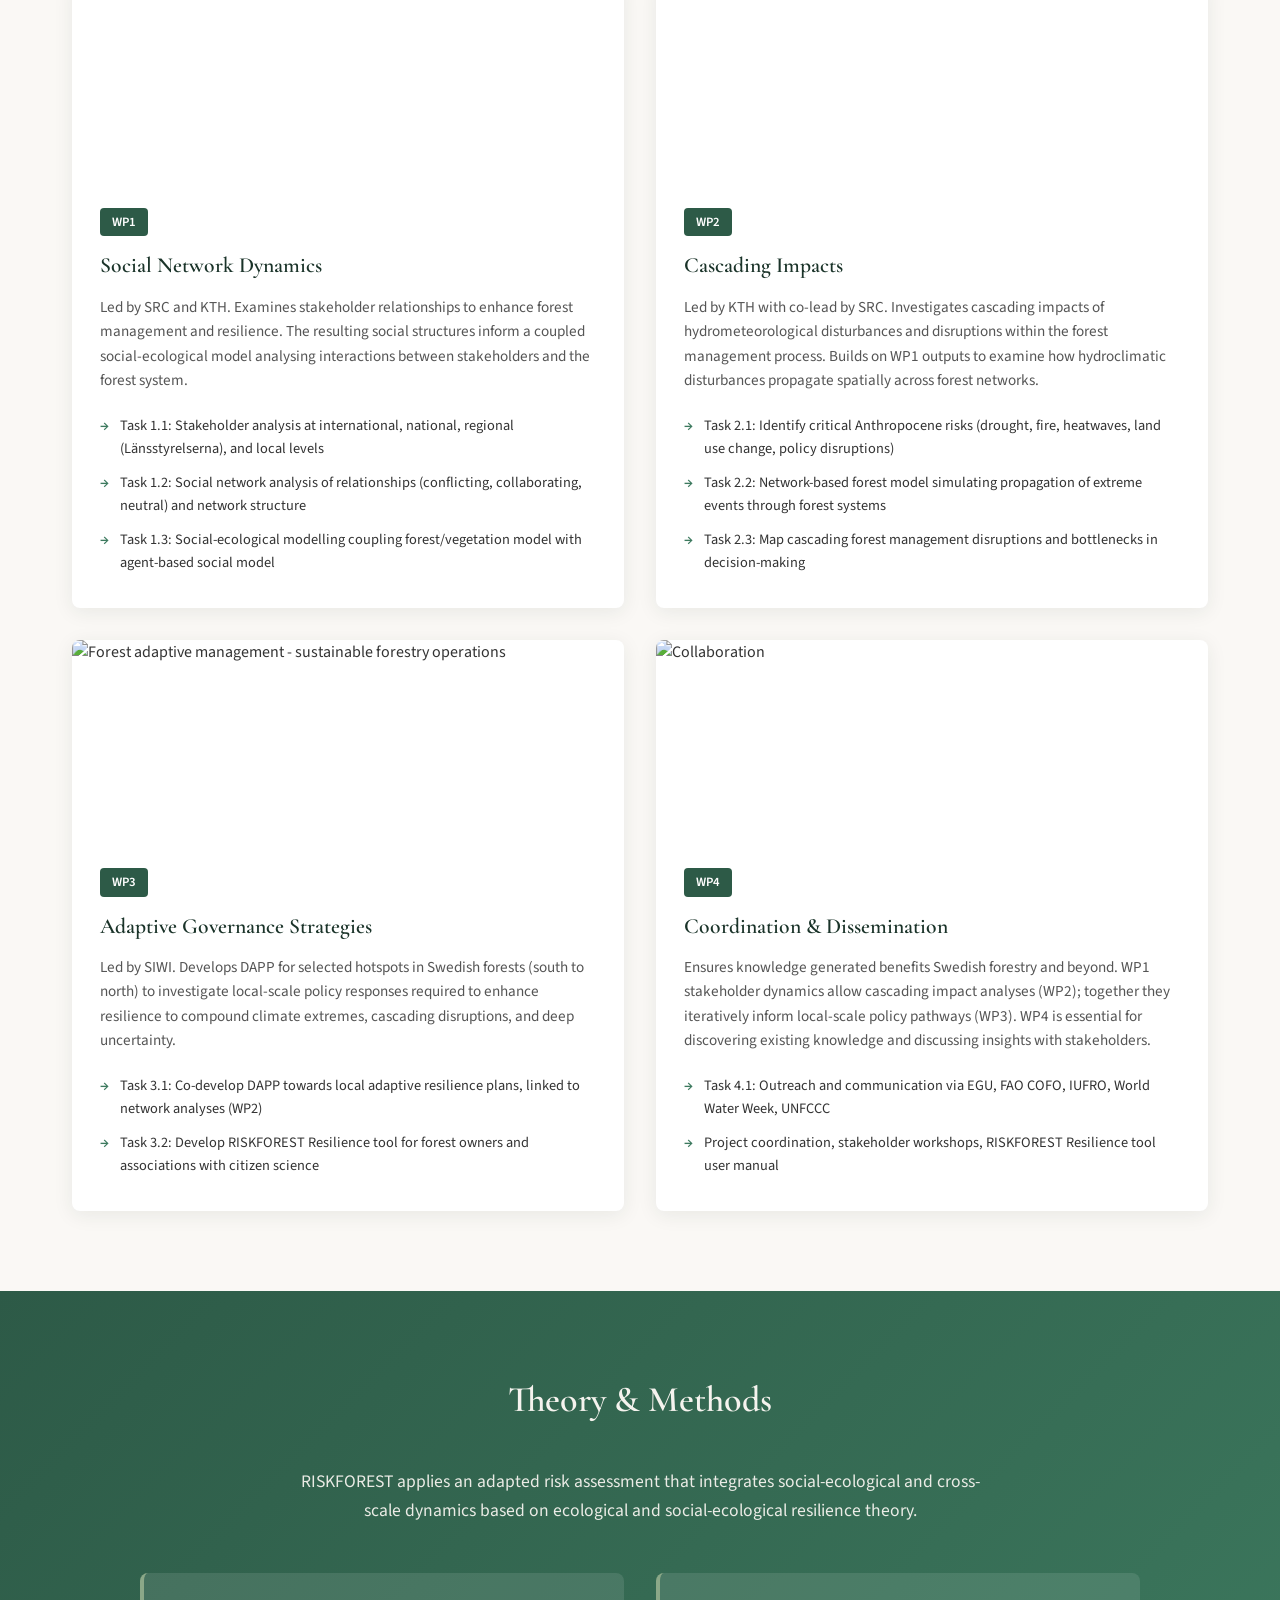
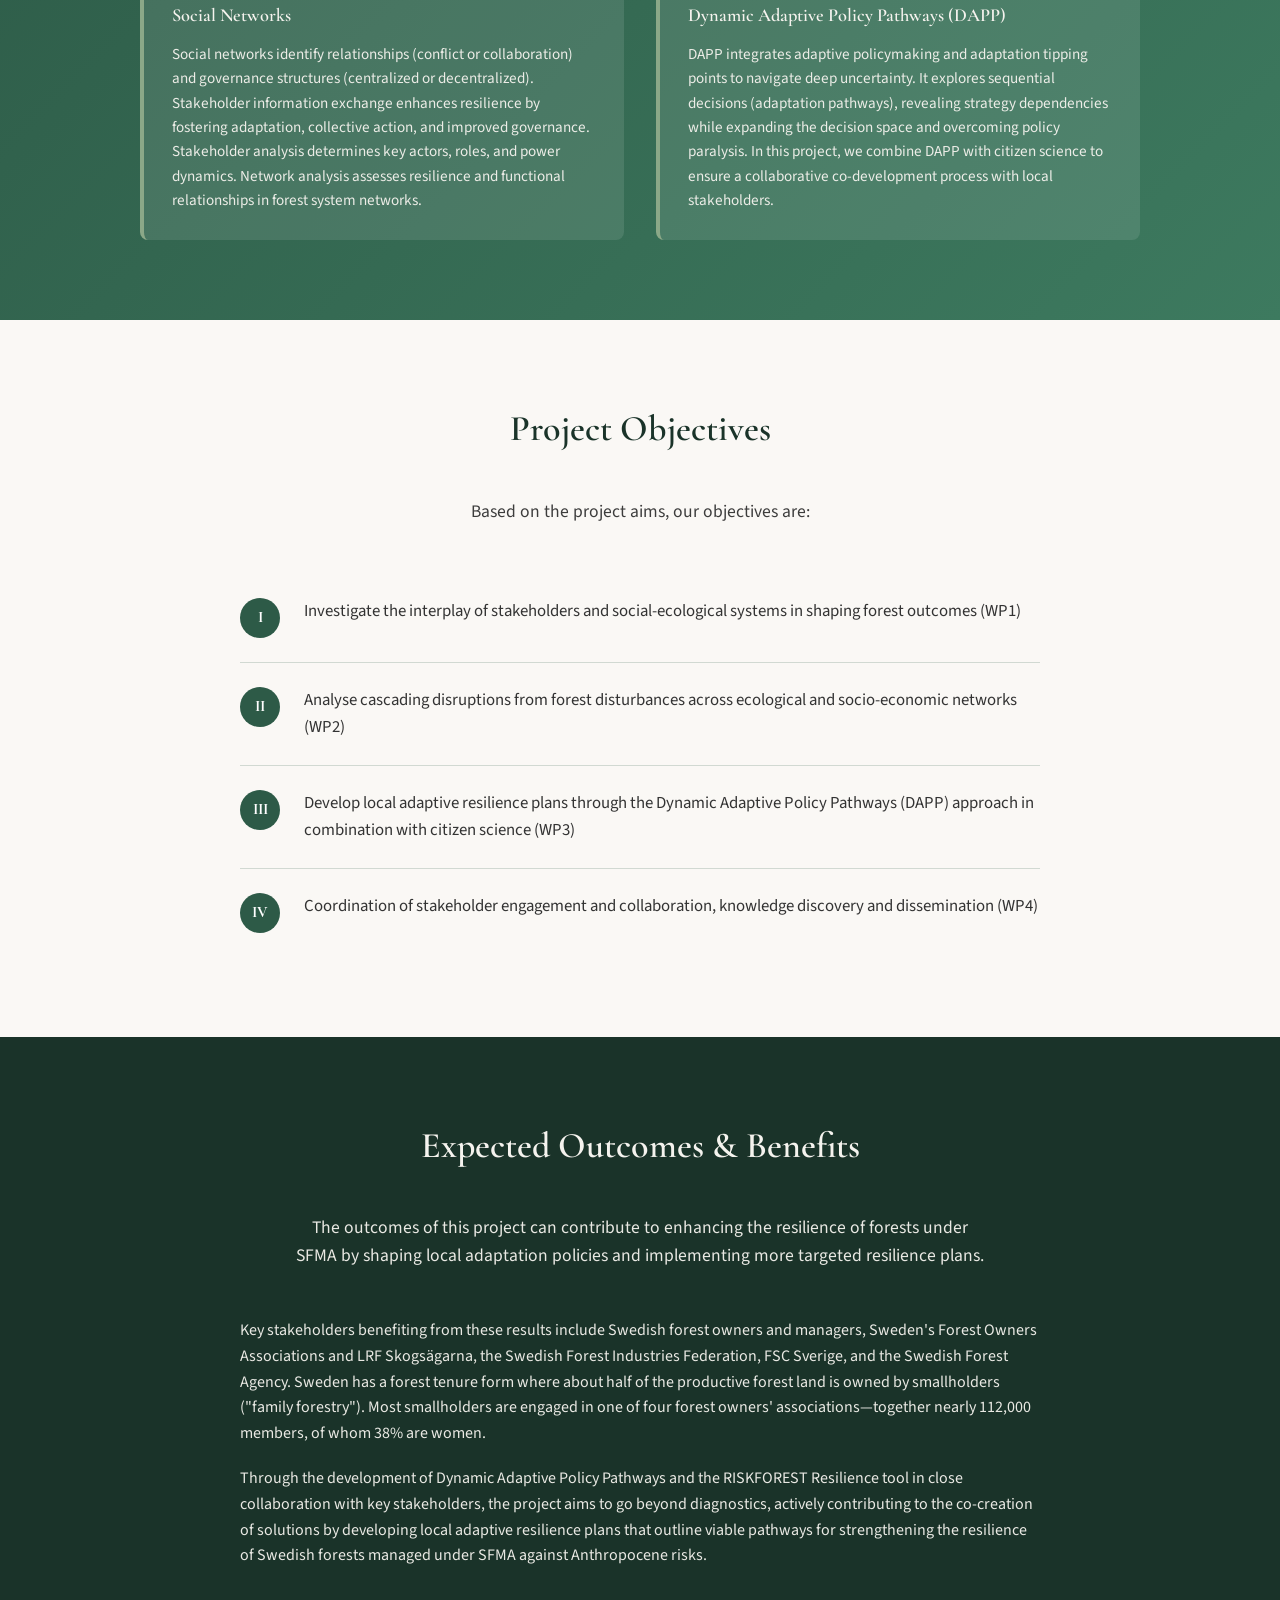
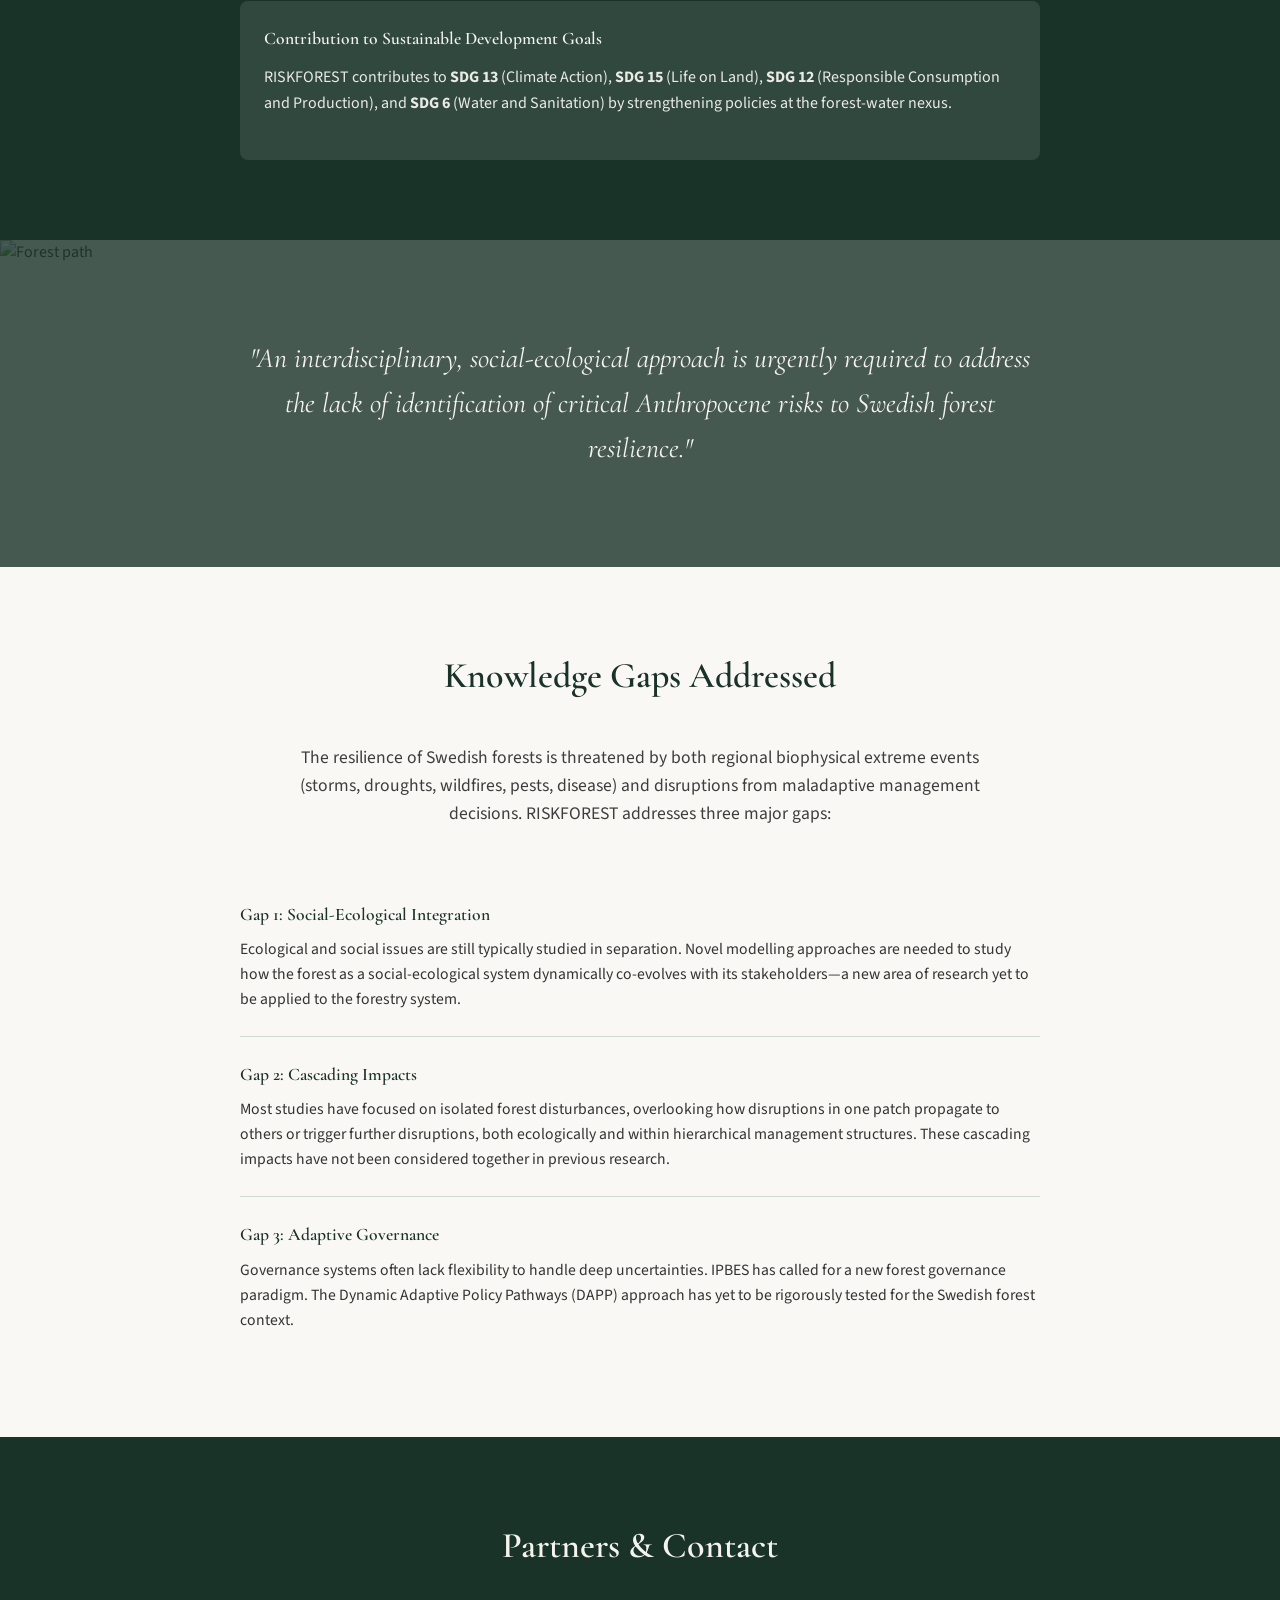
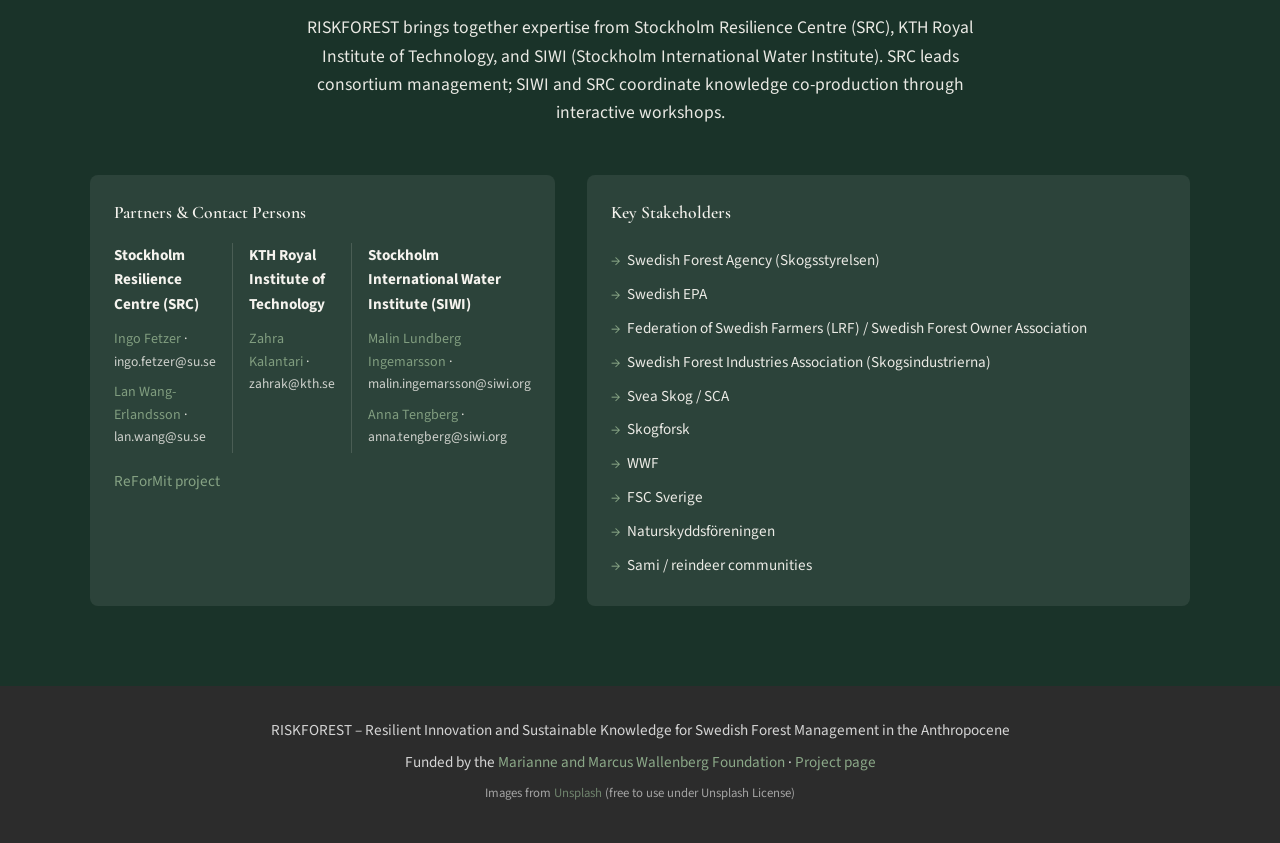
==== commit 70ca6ea9: "Move funding text to bottom of hero image; emphasize Marianne and Marcus Wallenberg Foundation; rest" ====
--- a/index.html
+++ b/index.html
@@ -12,7 +12,7 @@
 <body>
     <nav class="navbar">
         <div class="nav-container">
-            <a href="https://mmw.wallenberg.org/en/project/how-strengthen-resilience-forest-management" target="_blank" rel="noopener" class="logo">Project funded by Marianne and Marcus Wallenberg Foundation</a>
+            <a href="#" class="logo">RISKFOREST</a>
             <ul class="nav-links">
                 <li><a href="#about">About</a></li>
                 <li><a href="#aims">Aims & Goals</a></li>
@@ -36,6 +36,7 @@
             <p class="hero-subtitle">Resilient Innovation and Sustainable Knowledge for Swedish Forest Management in the Anthropocene</p>
             <a href="#about" class="cta-button">Discover the Project</a>
         </div>
+        <a href="https://mmw.wallenberg.org/en/project/how-strengthen-resilience-forest-management" target="_blank" rel="noopener" class="hero-funding">Project funded by <strong>Marianne and Marcus Wallenberg Foundation</strong></a>
     </header>
 
     <main>
--- a/styles.css
+++ b/styles.css
@@ -66,13 +66,11 @@
 
 .logo {
     font-family: 'Cormorant Garamond', serif;
-    font-size: 0.9rem;
-    font-weight: 600;
-    color: var(--color-cream);
-    text-decoration: none;
-    letter-spacing: 0.02em;
-    max-width: 320px;
-    line-height: 1.2;
+    font-size: 1.5rem;
+    font-weight: 700;
+    color: var(--color-cream);
+    text-decoration: none;
+    letter-spacing: 0.05em;
 }
 
 .nav-links {
@@ -196,6 +194,31 @@
 .cta-button:hover {
     background: var(--color-moss);
     transform: translateY(-2px);
+}
+
+.hero-funding {
+    position: absolute;
+    bottom: 1.5rem;
+    left: 50%;
+    transform: translateX(-50%);
+    z-index: 2;
+    color: var(--color-cream);
+    font-size: 0.9rem;
+    text-decoration: none;
+    opacity: 0.95;
+}
+
+.hero-funding strong {
+    font-weight: 700;
+    letter-spacing: 0.02em;
+}
+
+.hero-funding:hover {
+    opacity: 1;
+}
+
+.hero-funding:hover strong {
+    color: var(--color-sage);
 }
 
 /* Sections */
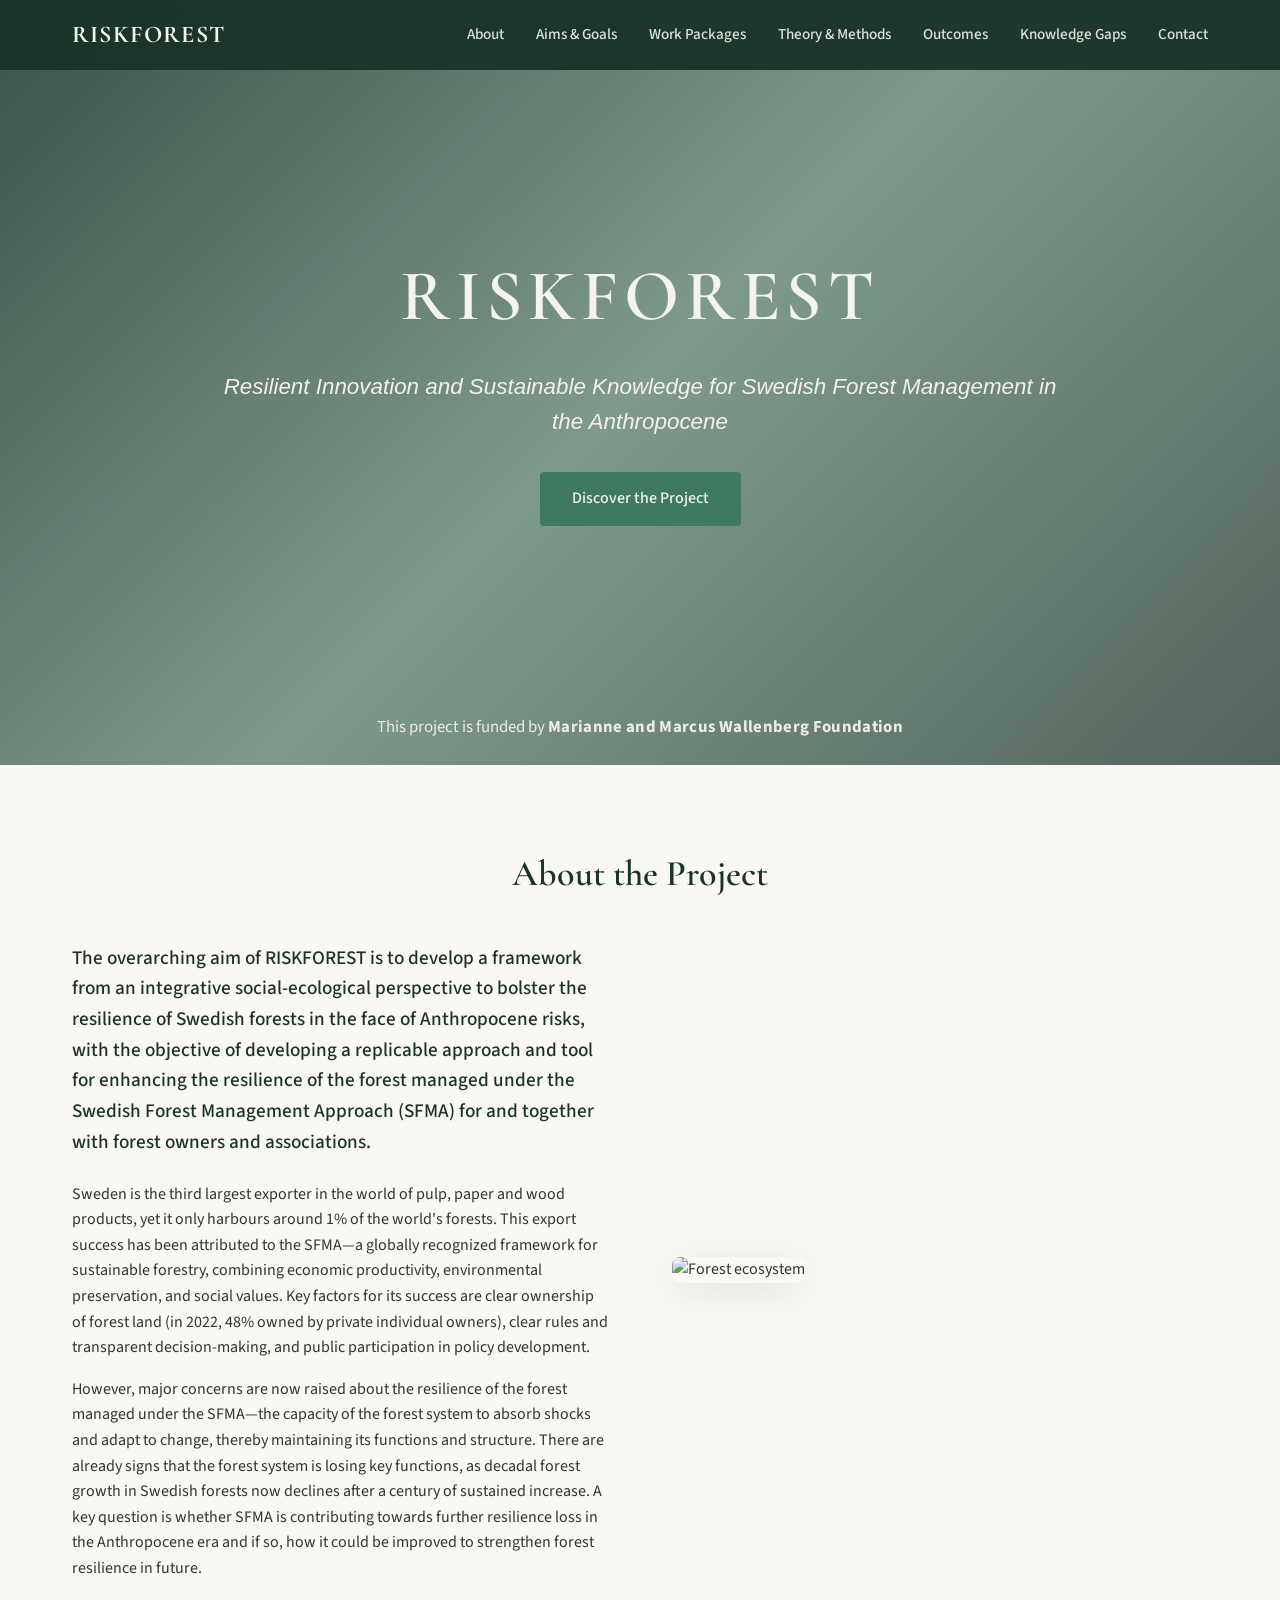
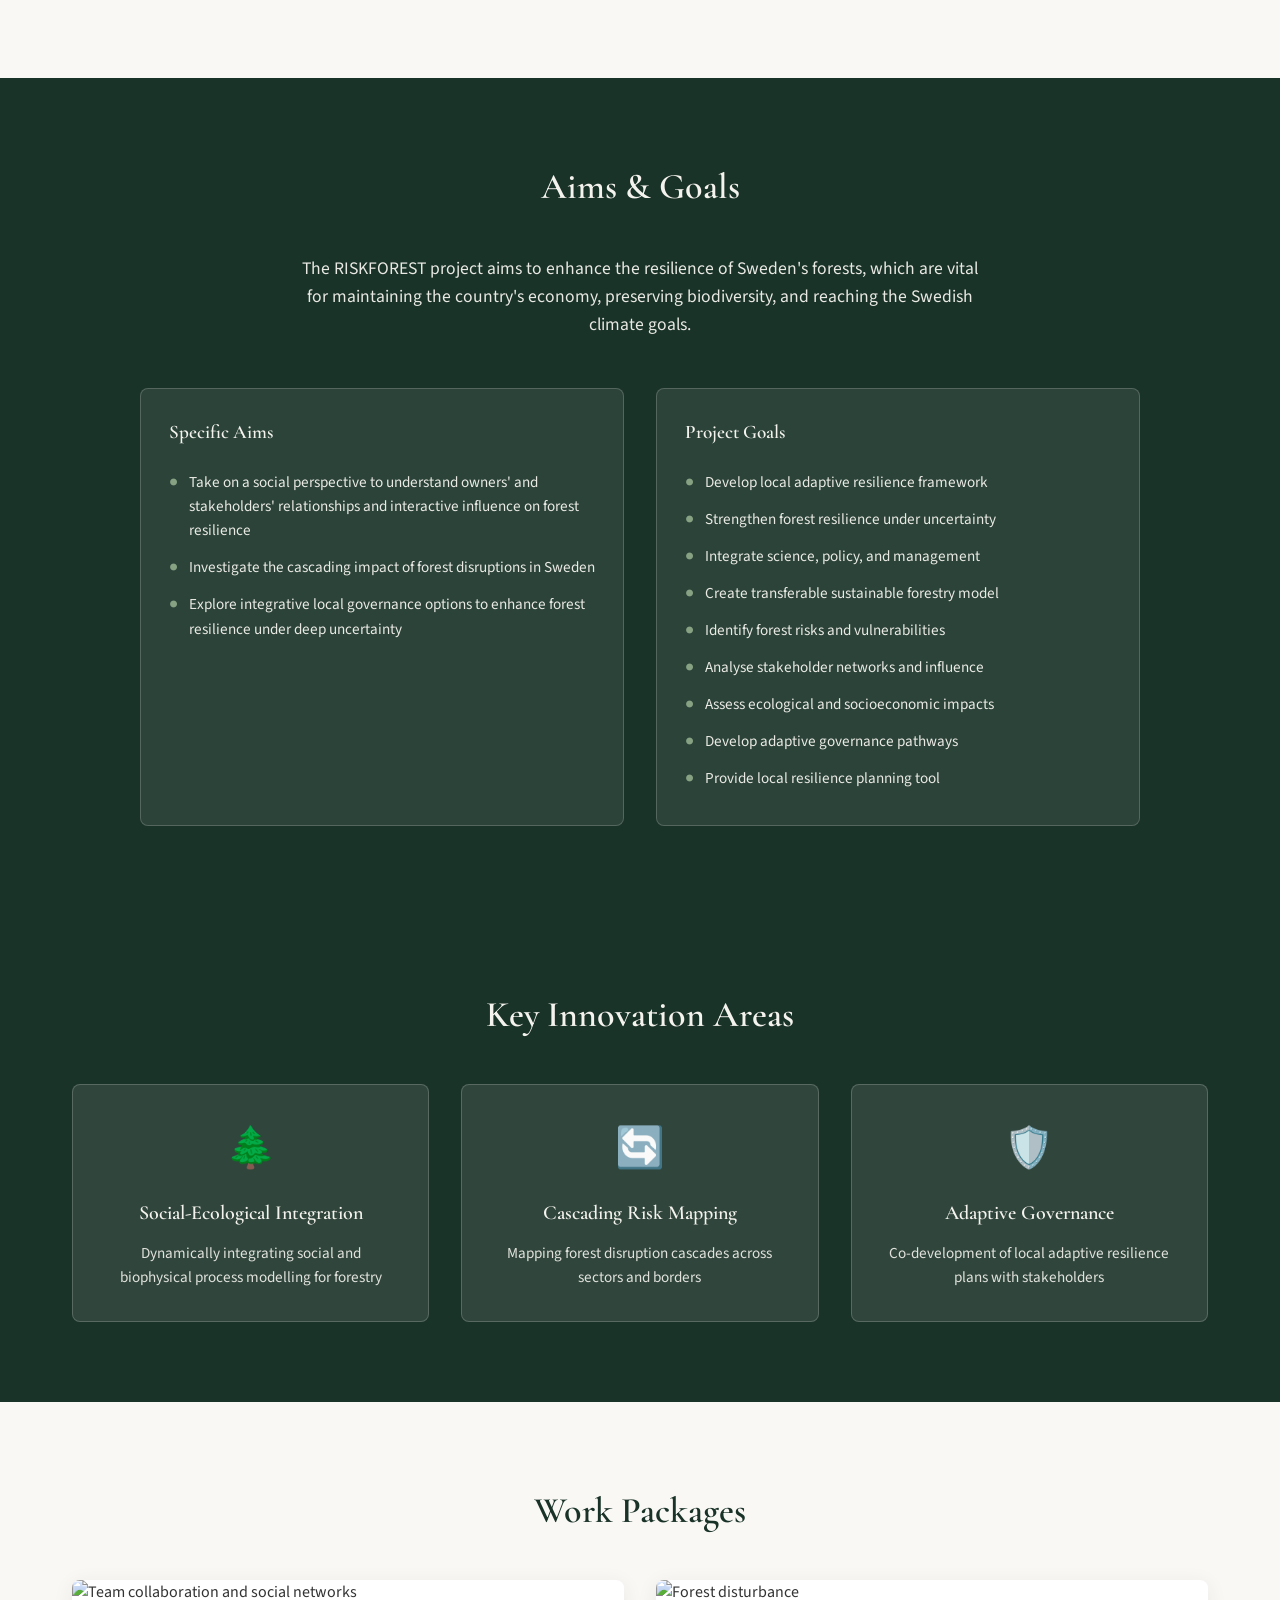
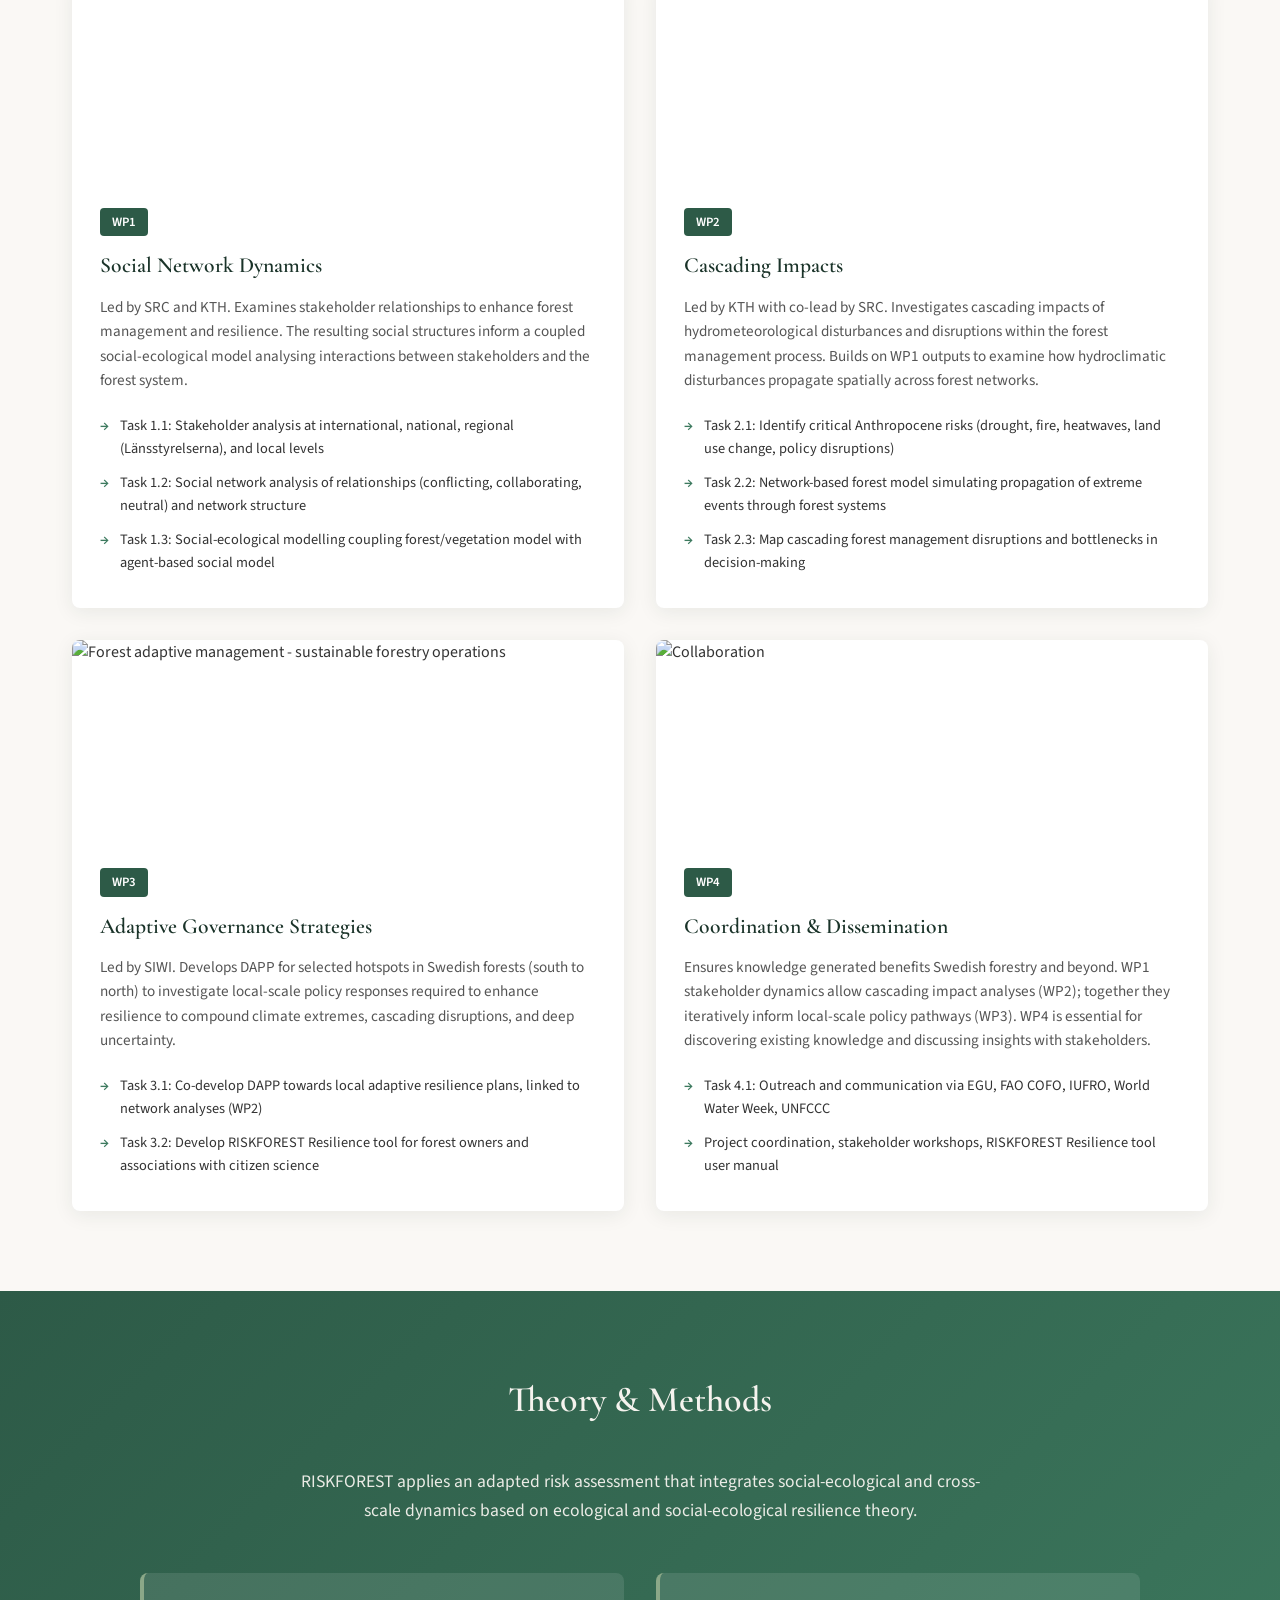
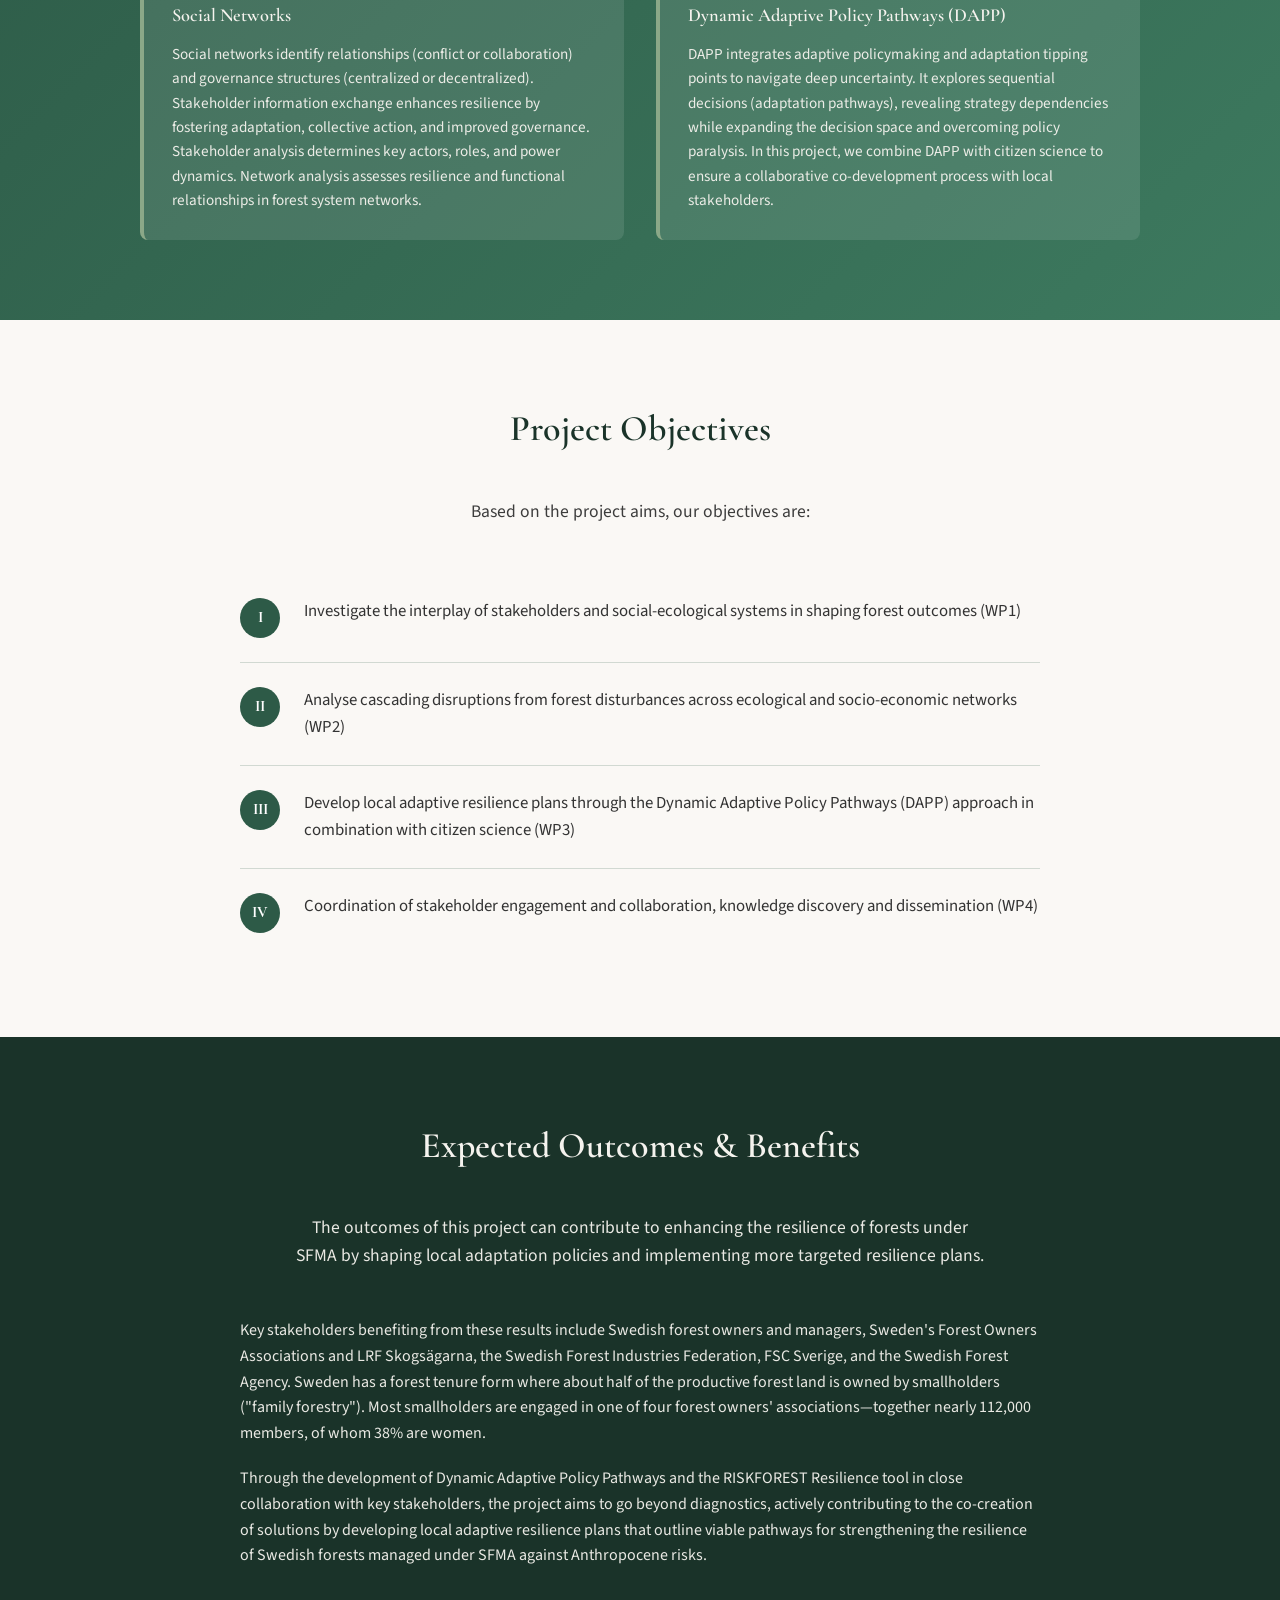
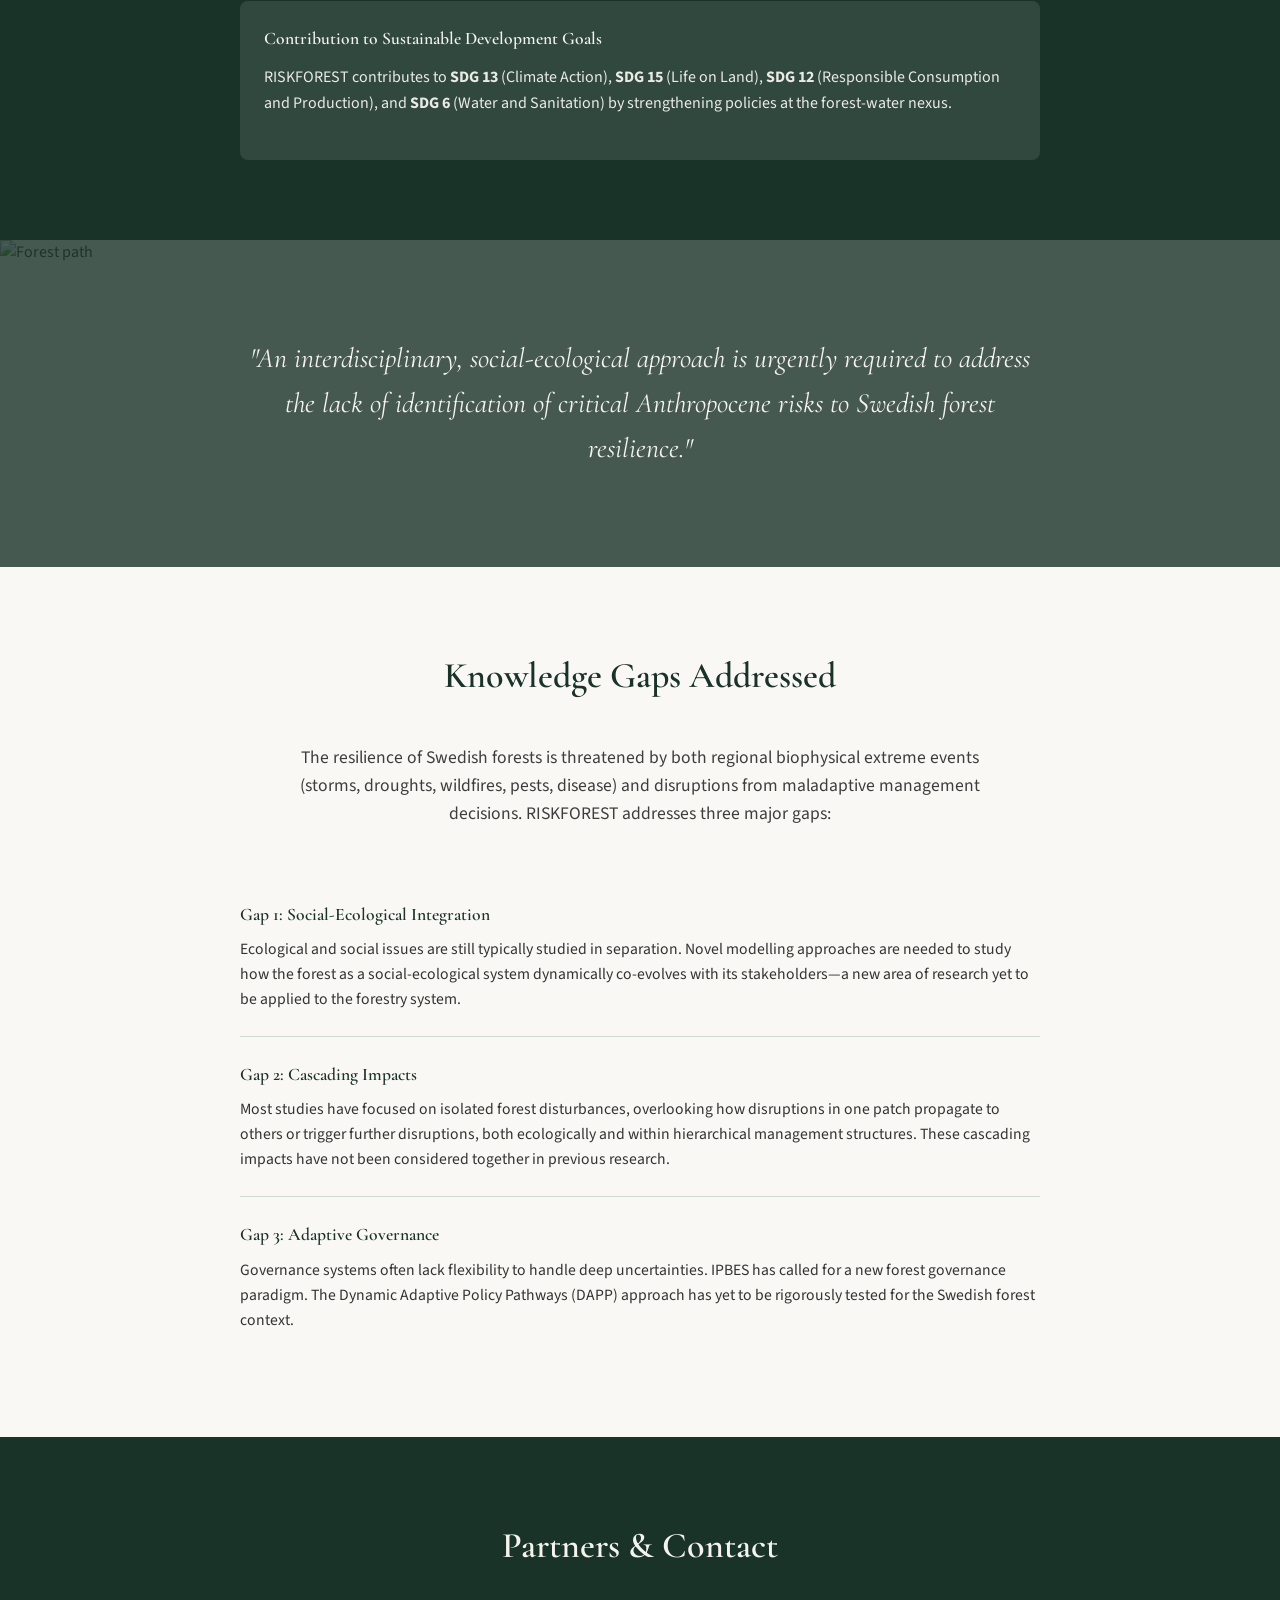
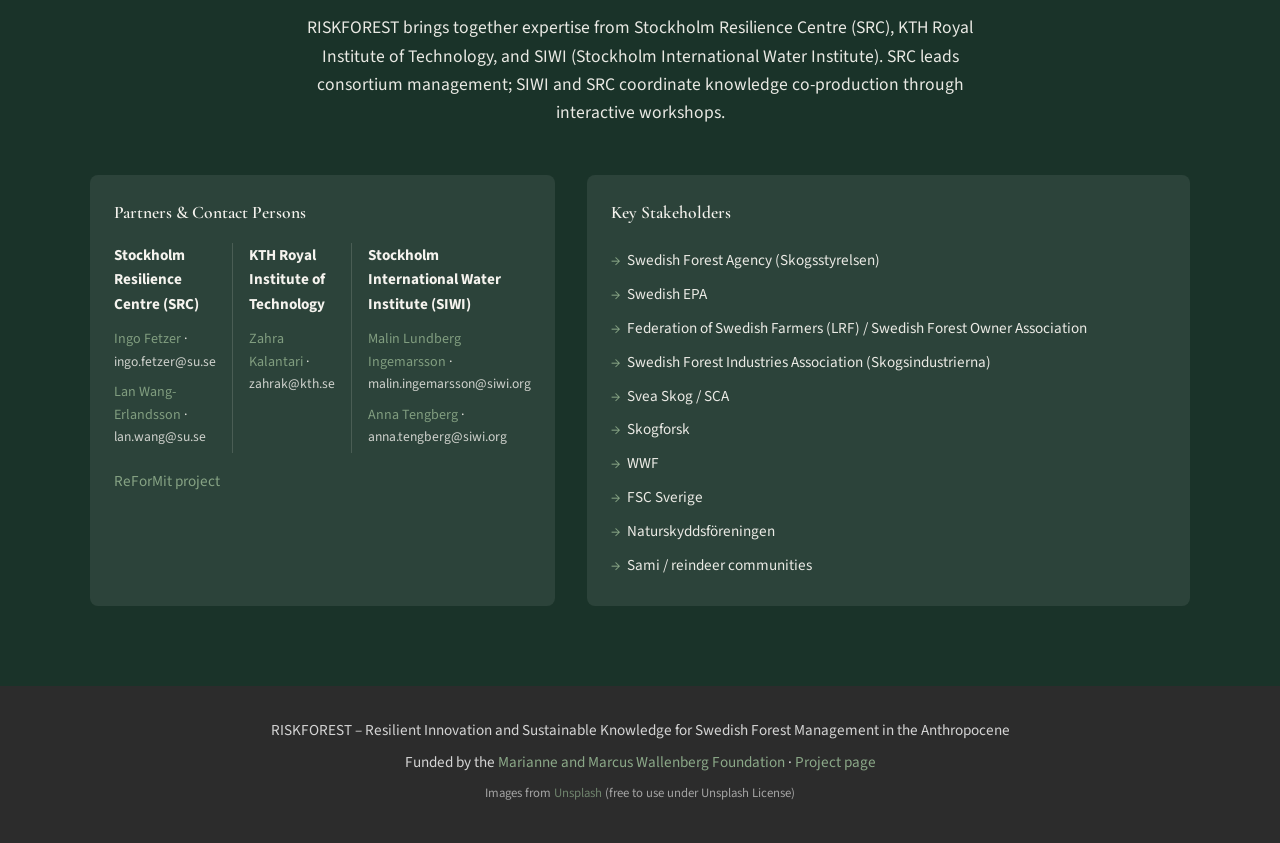
==== commit f48b9ce3: "Emphasize hero subtitle; change to 'This project is funded by' and increase funding text size Made-w" ====
--- a/index.html
+++ b/index.html
@@ -33,10 +33,10 @@
         <img src="https://images.unsplash.com/photo-1441974231531-c6227db76b6e?w=1920" alt="Swedish forest landscape" class="hero-bg">
         <div class="hero-content">
             <h1>RISKFOREST</h1>
-            <p class="hero-subtitle">Resilient Innovation and Sustainable Knowledge for Swedish Forest Management in the Anthropocene</p>
+            <p class="hero-subtitle"><em>Resilient Innovation and Sustainable Knowledge for Swedish Forest Management in the Anthropocene</em></p>
             <a href="#about" class="cta-button">Discover the Project</a>
         </div>
-        <a href="https://mmw.wallenberg.org/en/project/how-strengthen-resilience-forest-management" target="_blank" rel="noopener" class="hero-funding">Project funded by <strong>Marianne and Marcus Wallenberg Foundation</strong></a>
+        <a href="https://mmw.wallenberg.org/en/project/how-strengthen-resilience-forest-management" target="_blank" rel="noopener" class="hero-funding">This project is funded by <strong>Marianne and Marcus Wallenberg Foundation</strong></a>
     </header>
 
     <main>
--- a/styles.css
+++ b/styles.css
@@ -173,11 +173,16 @@
 }
 
 .hero-subtitle {
-    font-size: clamp(1rem, 2vw, 1.25rem);
-    color: rgba(245, 243, 238, 0.95);
-    font-weight: 300;
+    font-size: clamp(1.1rem, 2.2vw, 1.4rem);
+    color: rgba(245, 243, 238, 0.98);
+    font-weight: 500;
     margin-bottom: 2rem;
     line-height: 1.5;
+}
+
+.hero-subtitle em {
+    font-style: italic;
+    font-weight: 500;
 }
 
 .cta-button {
@@ -203,7 +208,7 @@
     transform: translateX(-50%);
     z-index: 2;
     color: var(--color-cream);
-    font-size: 0.9rem;
+    font-size: 1.05rem;
     text-decoration: none;
     opacity: 0.95;
 }
